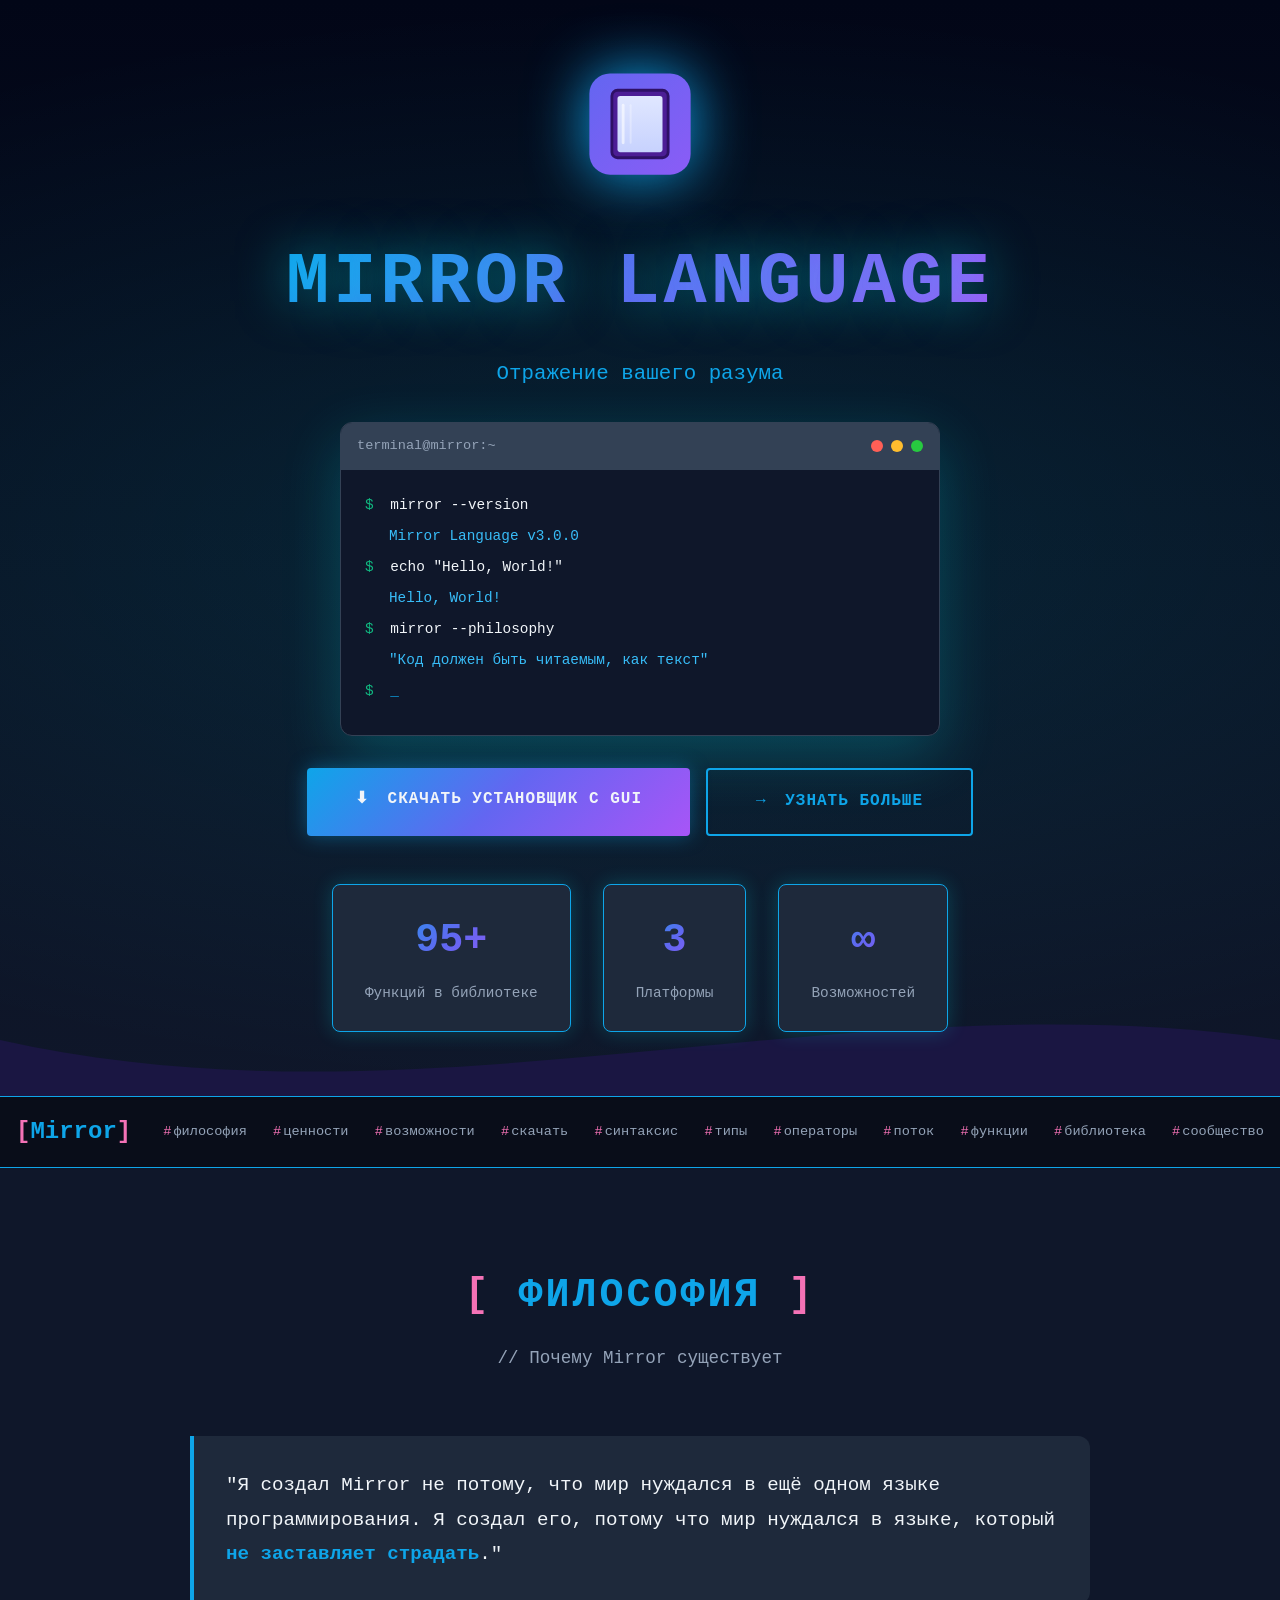
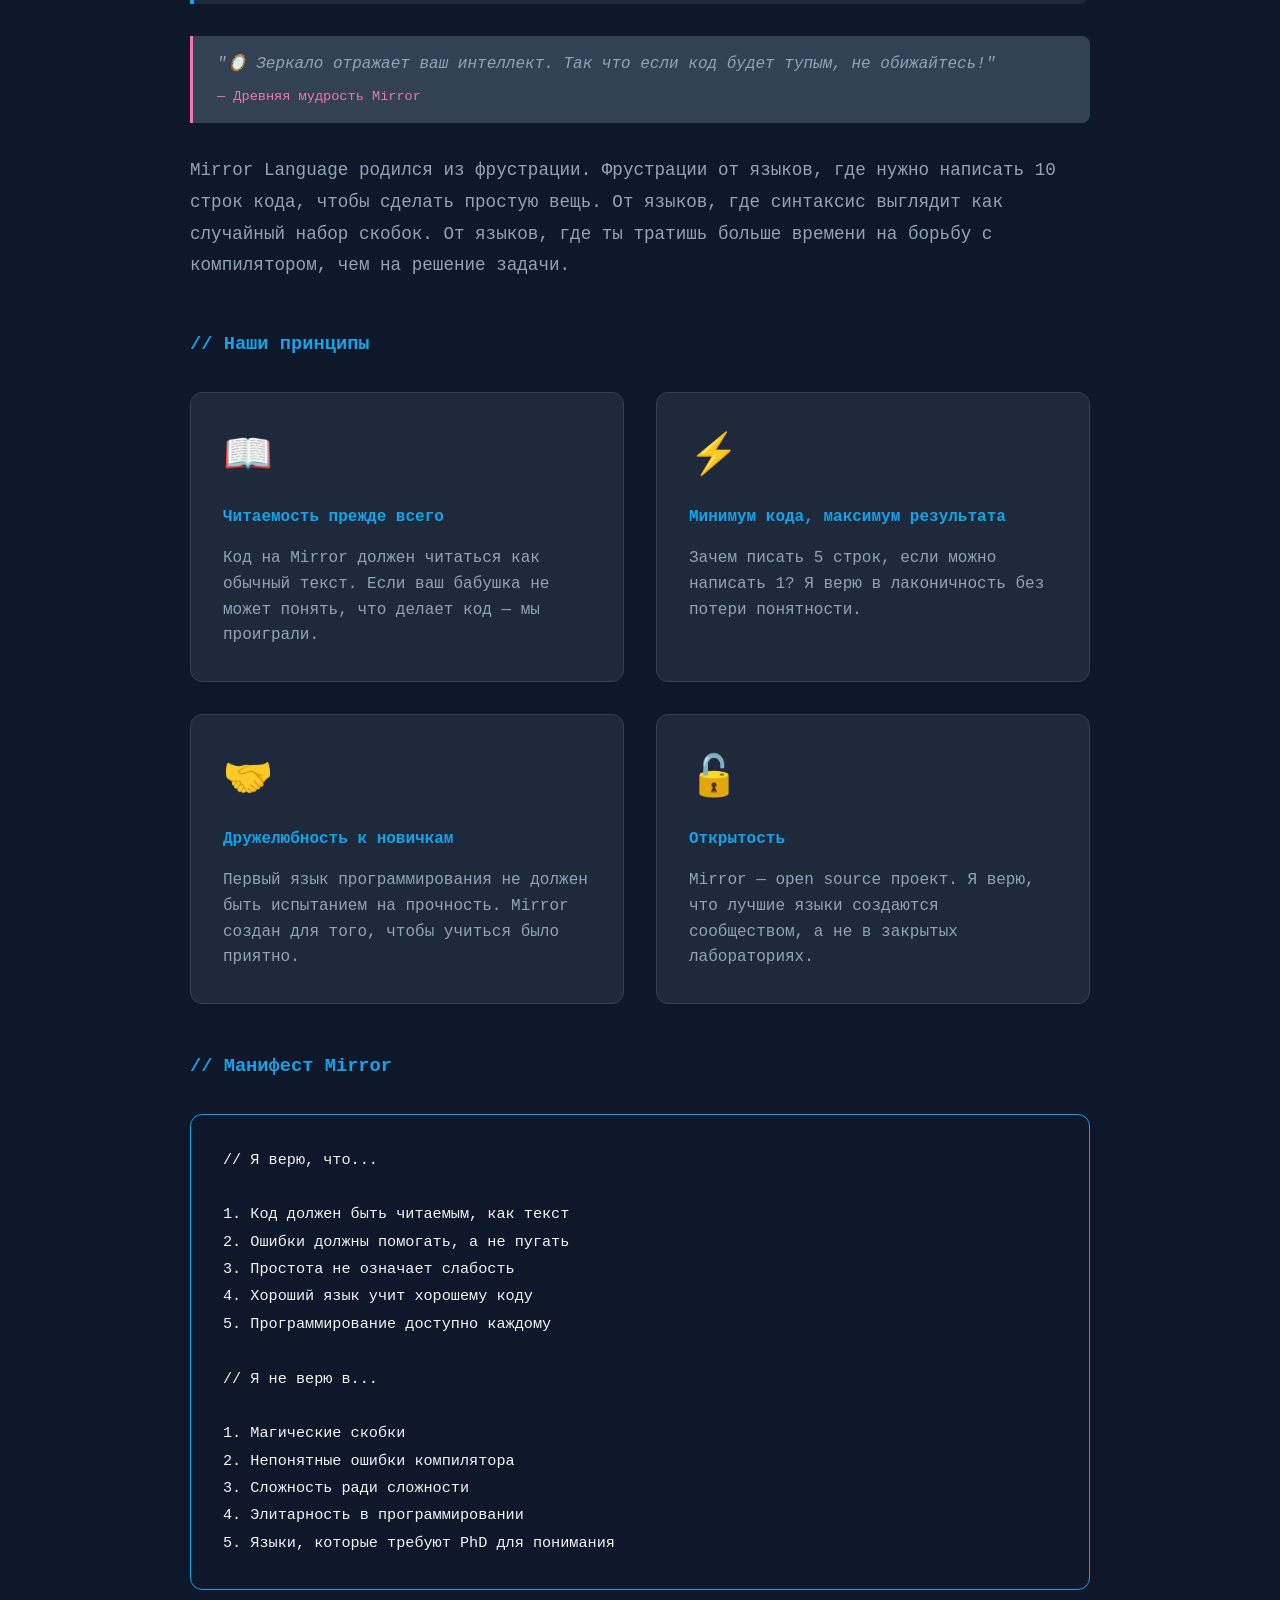
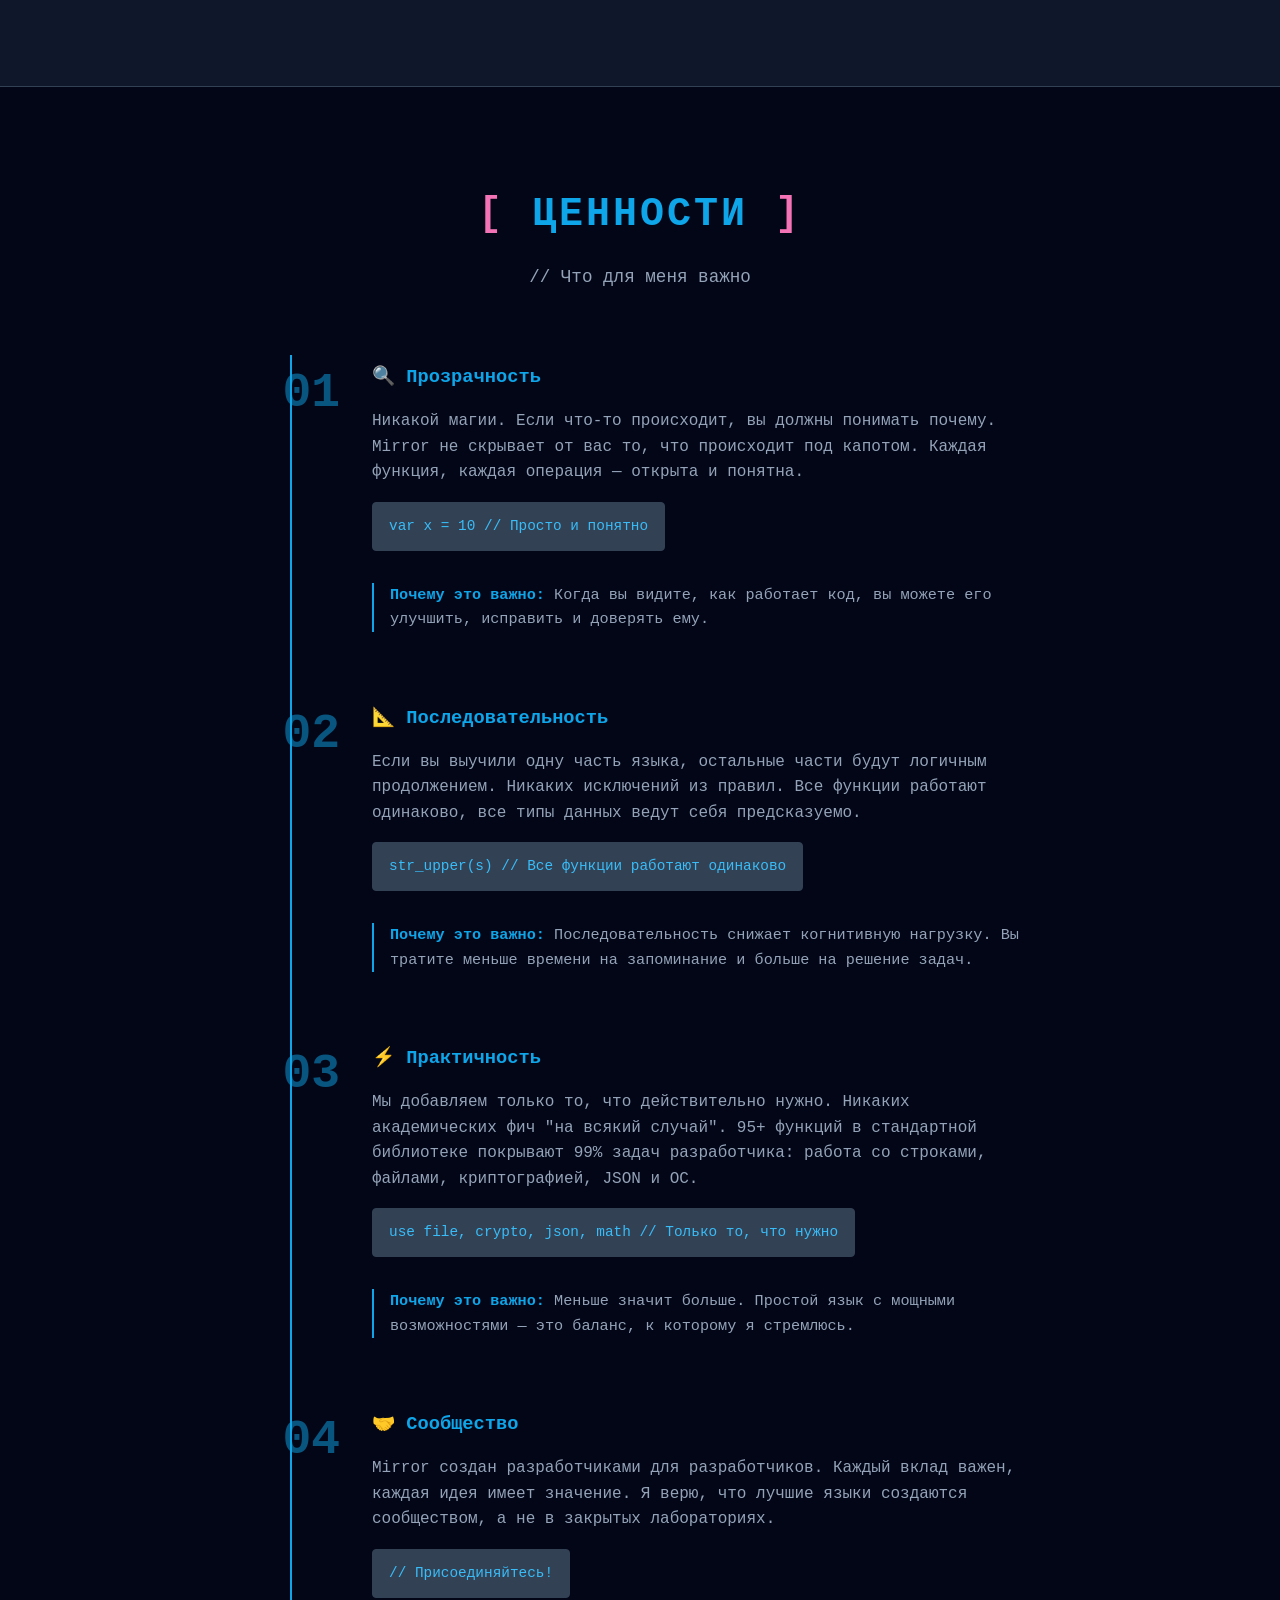
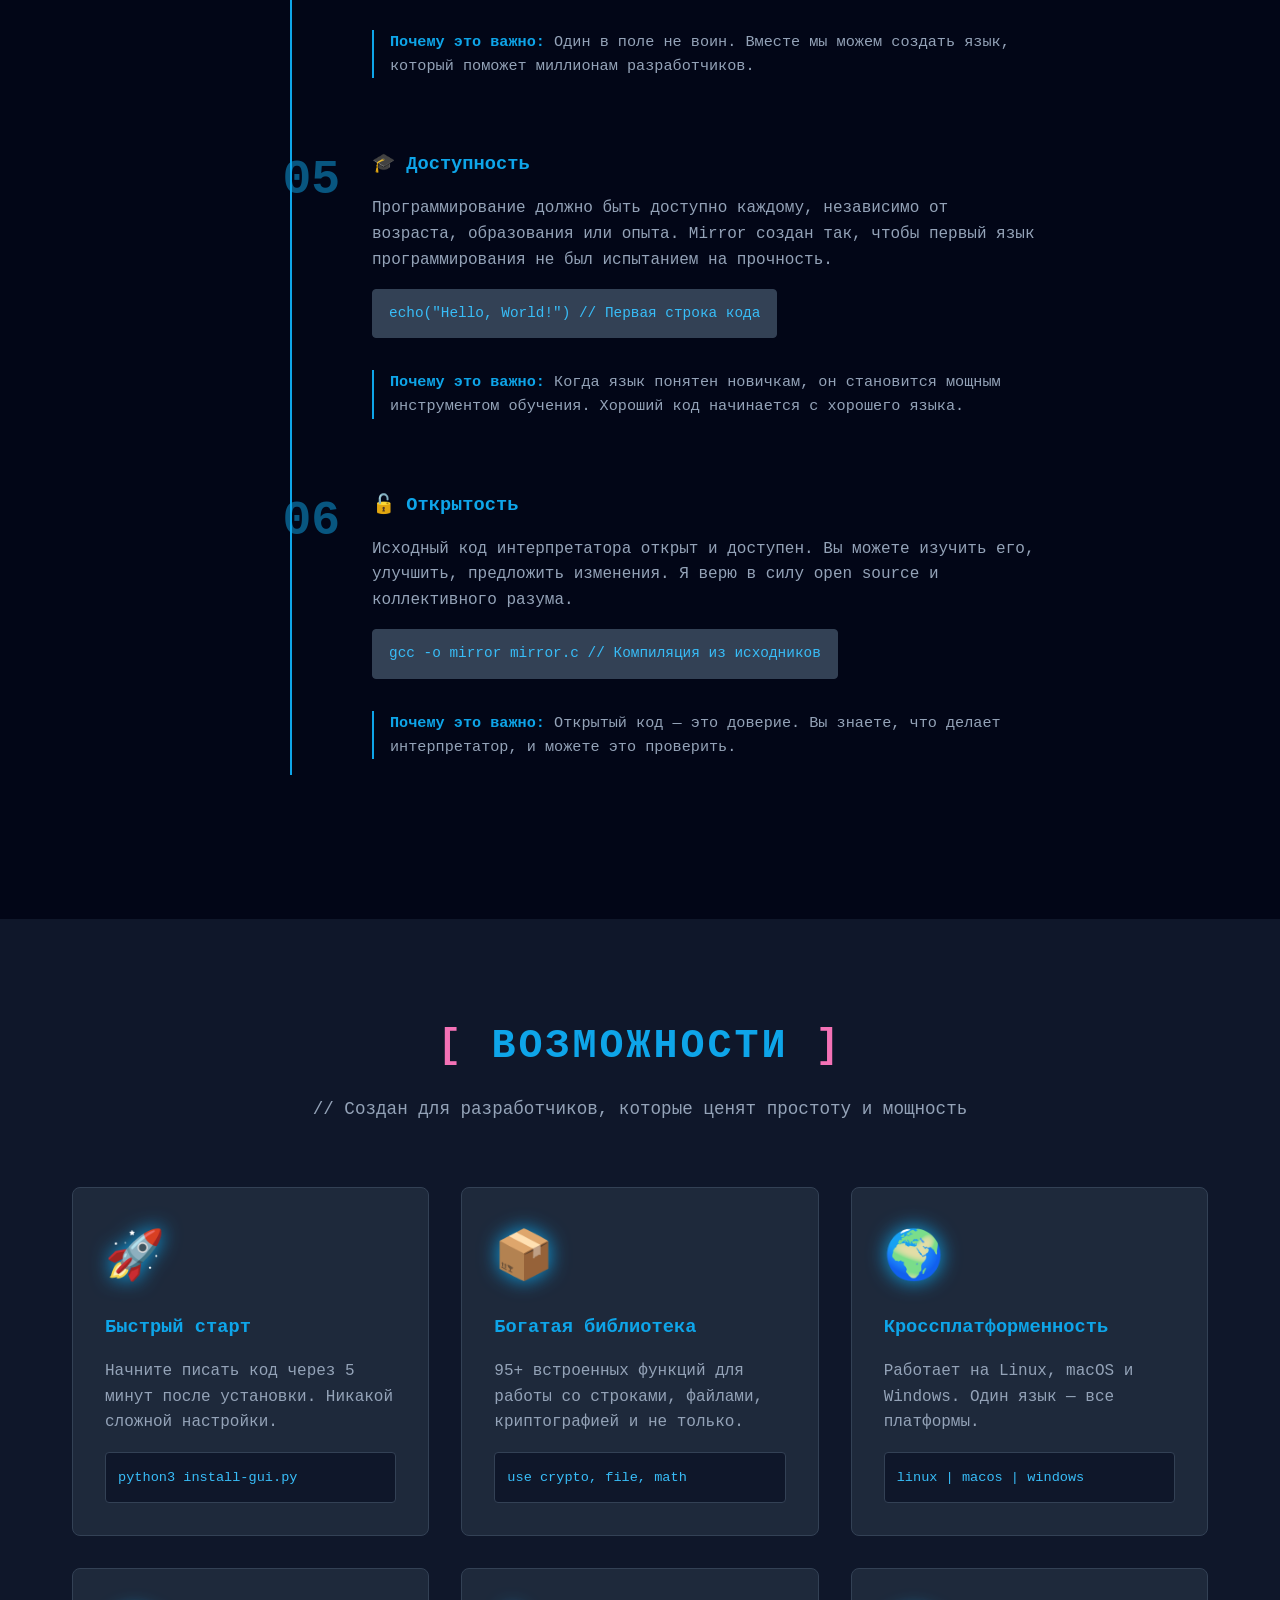
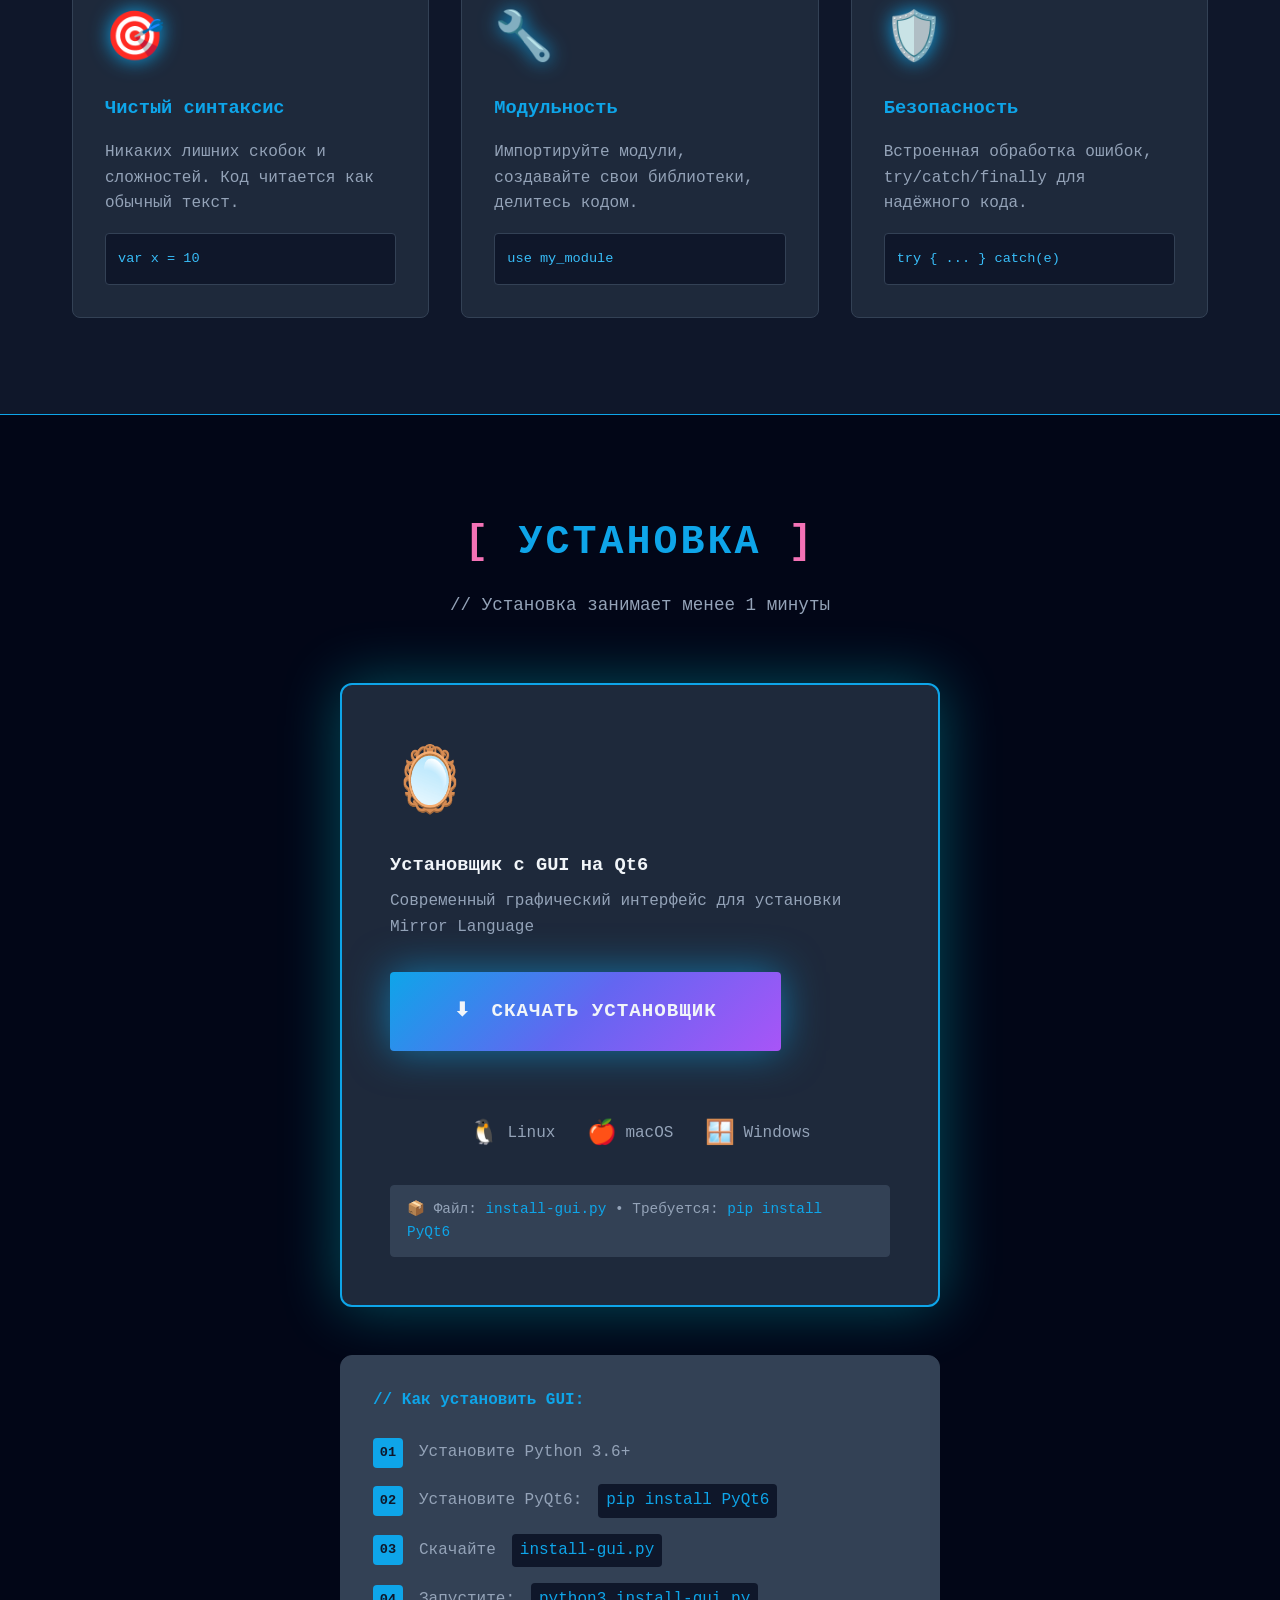
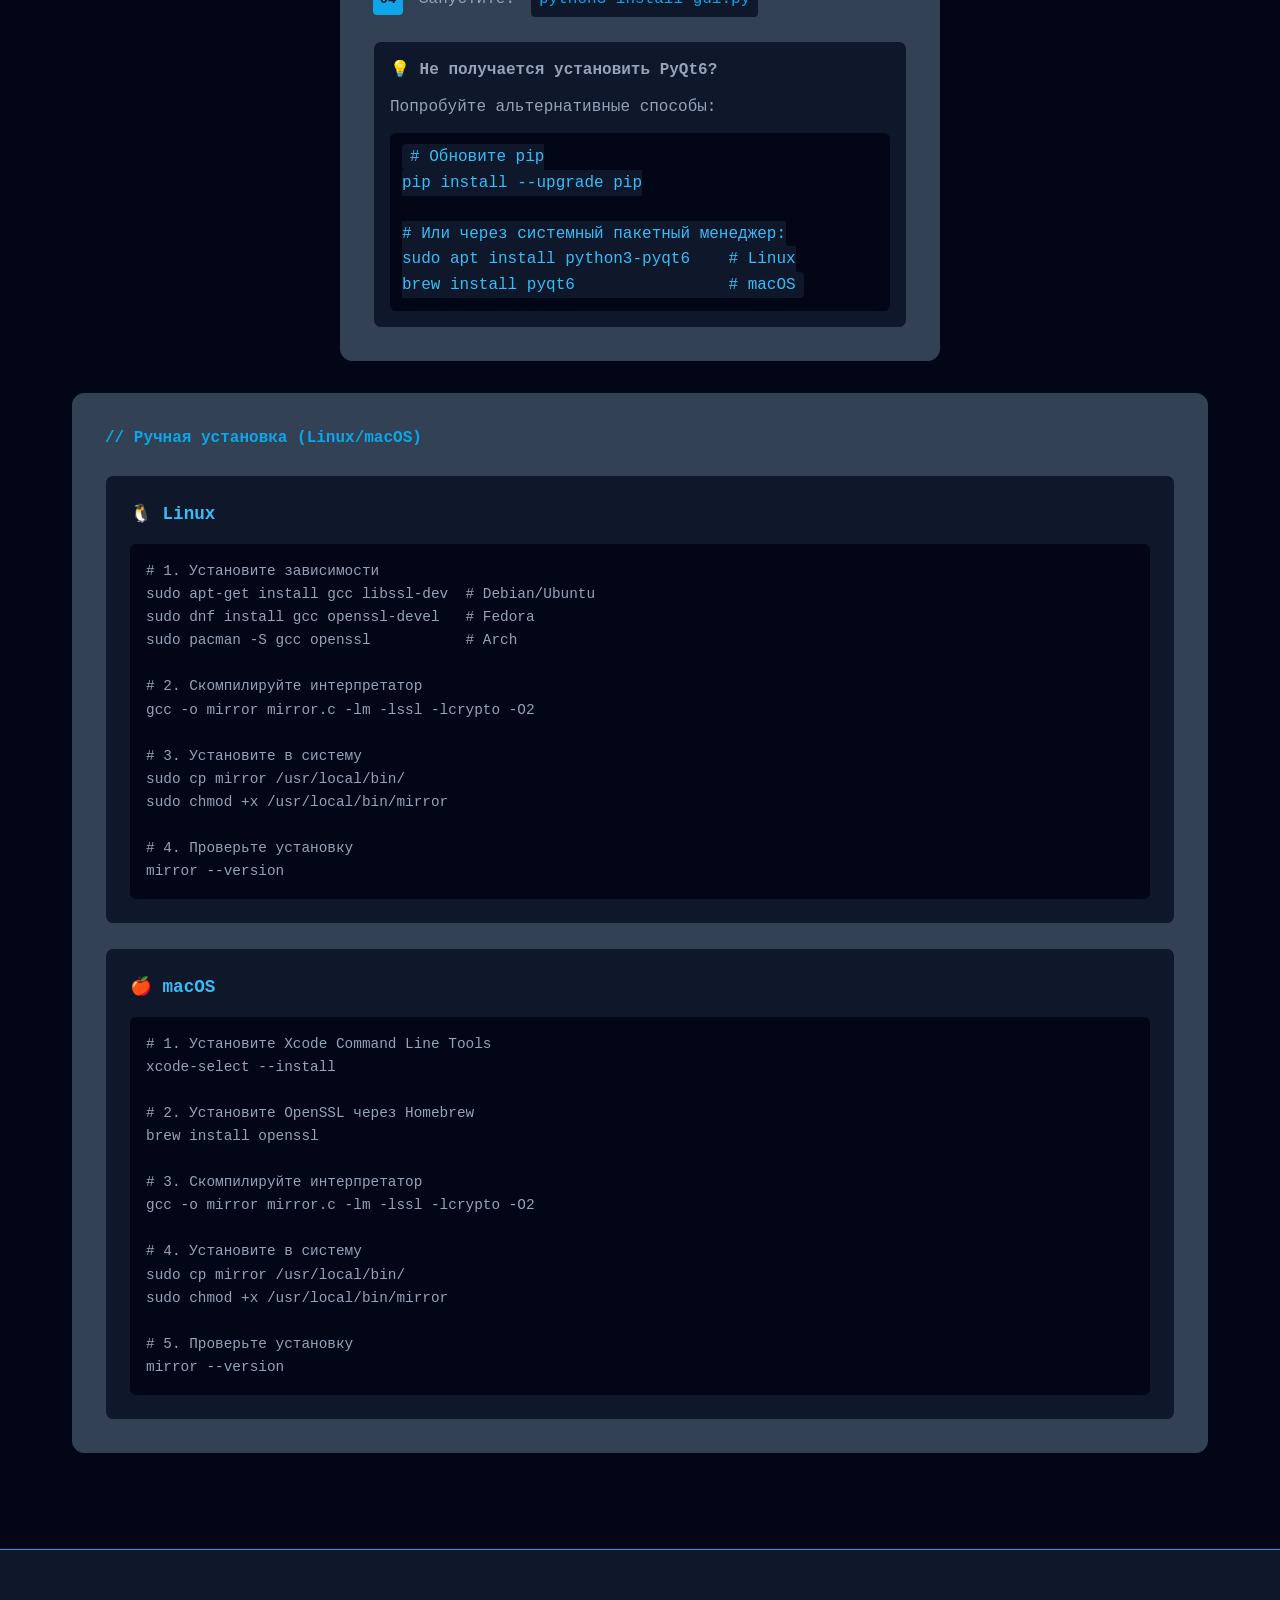
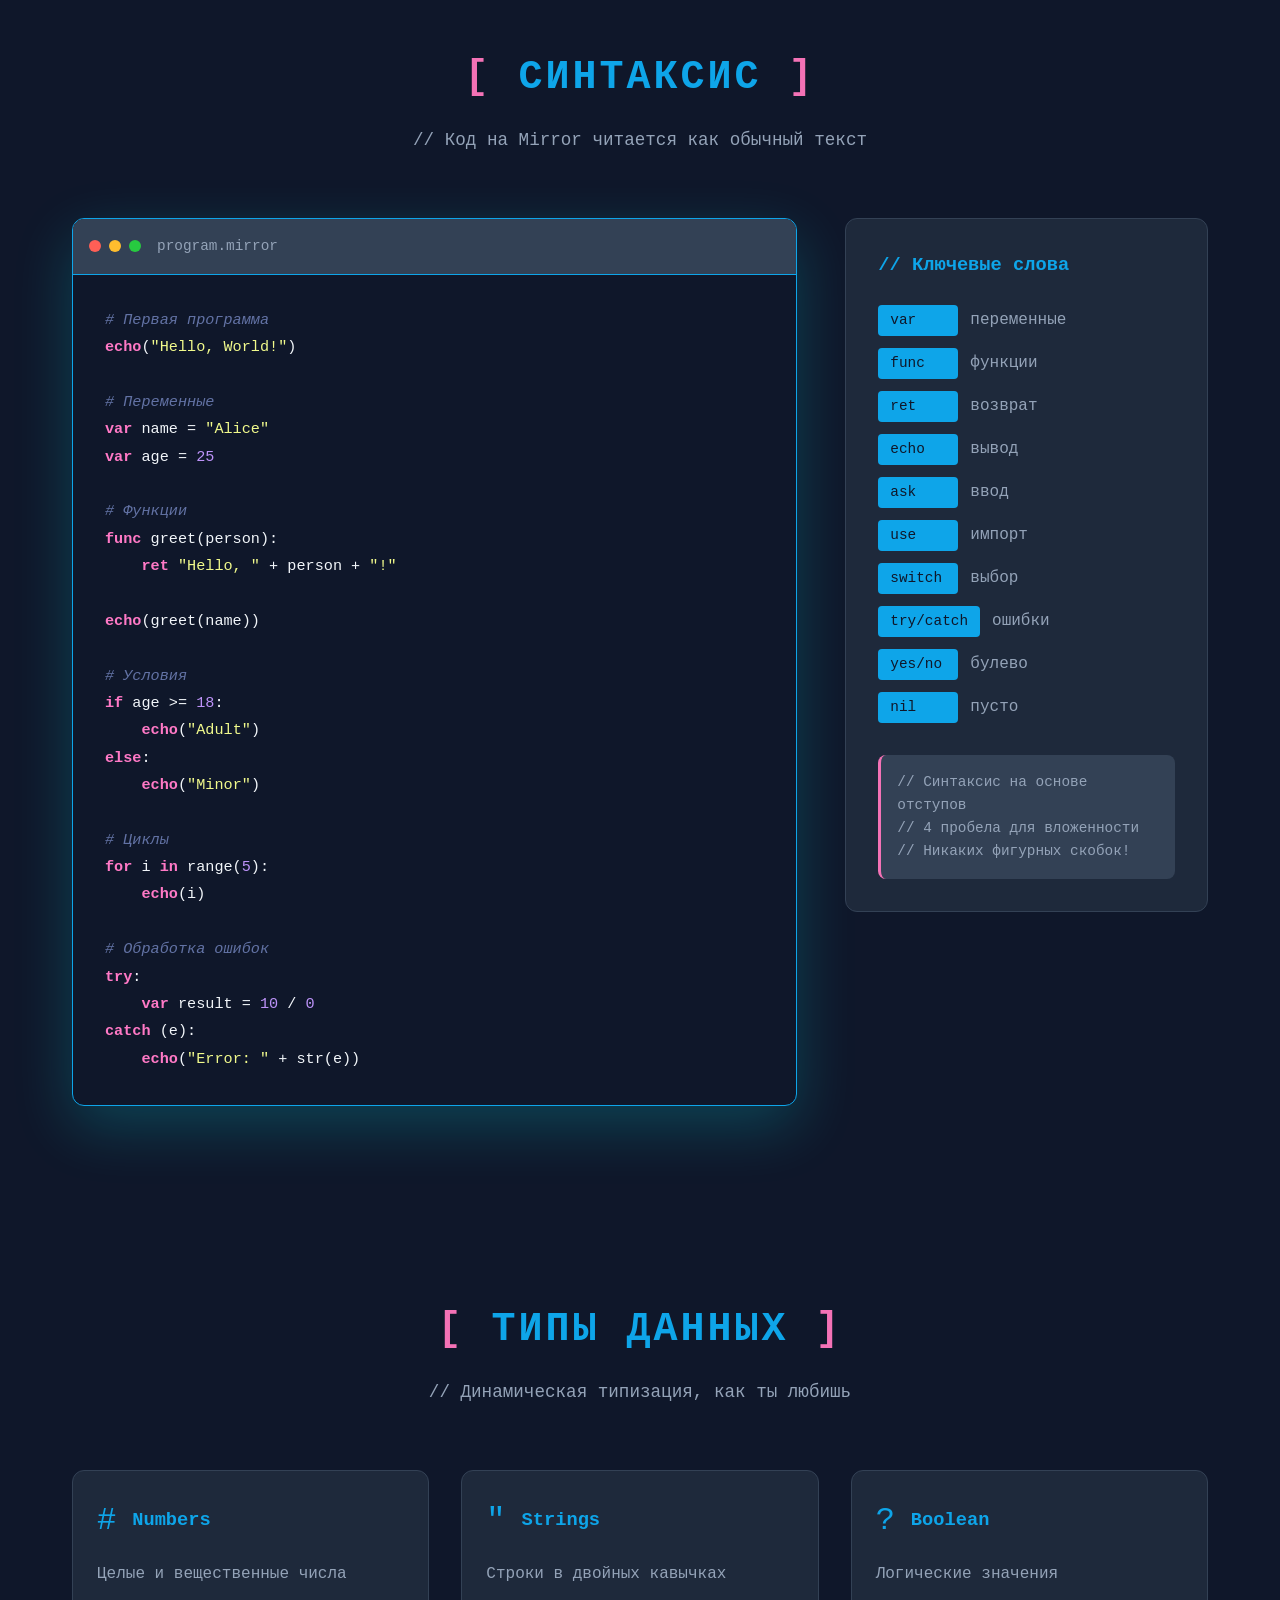
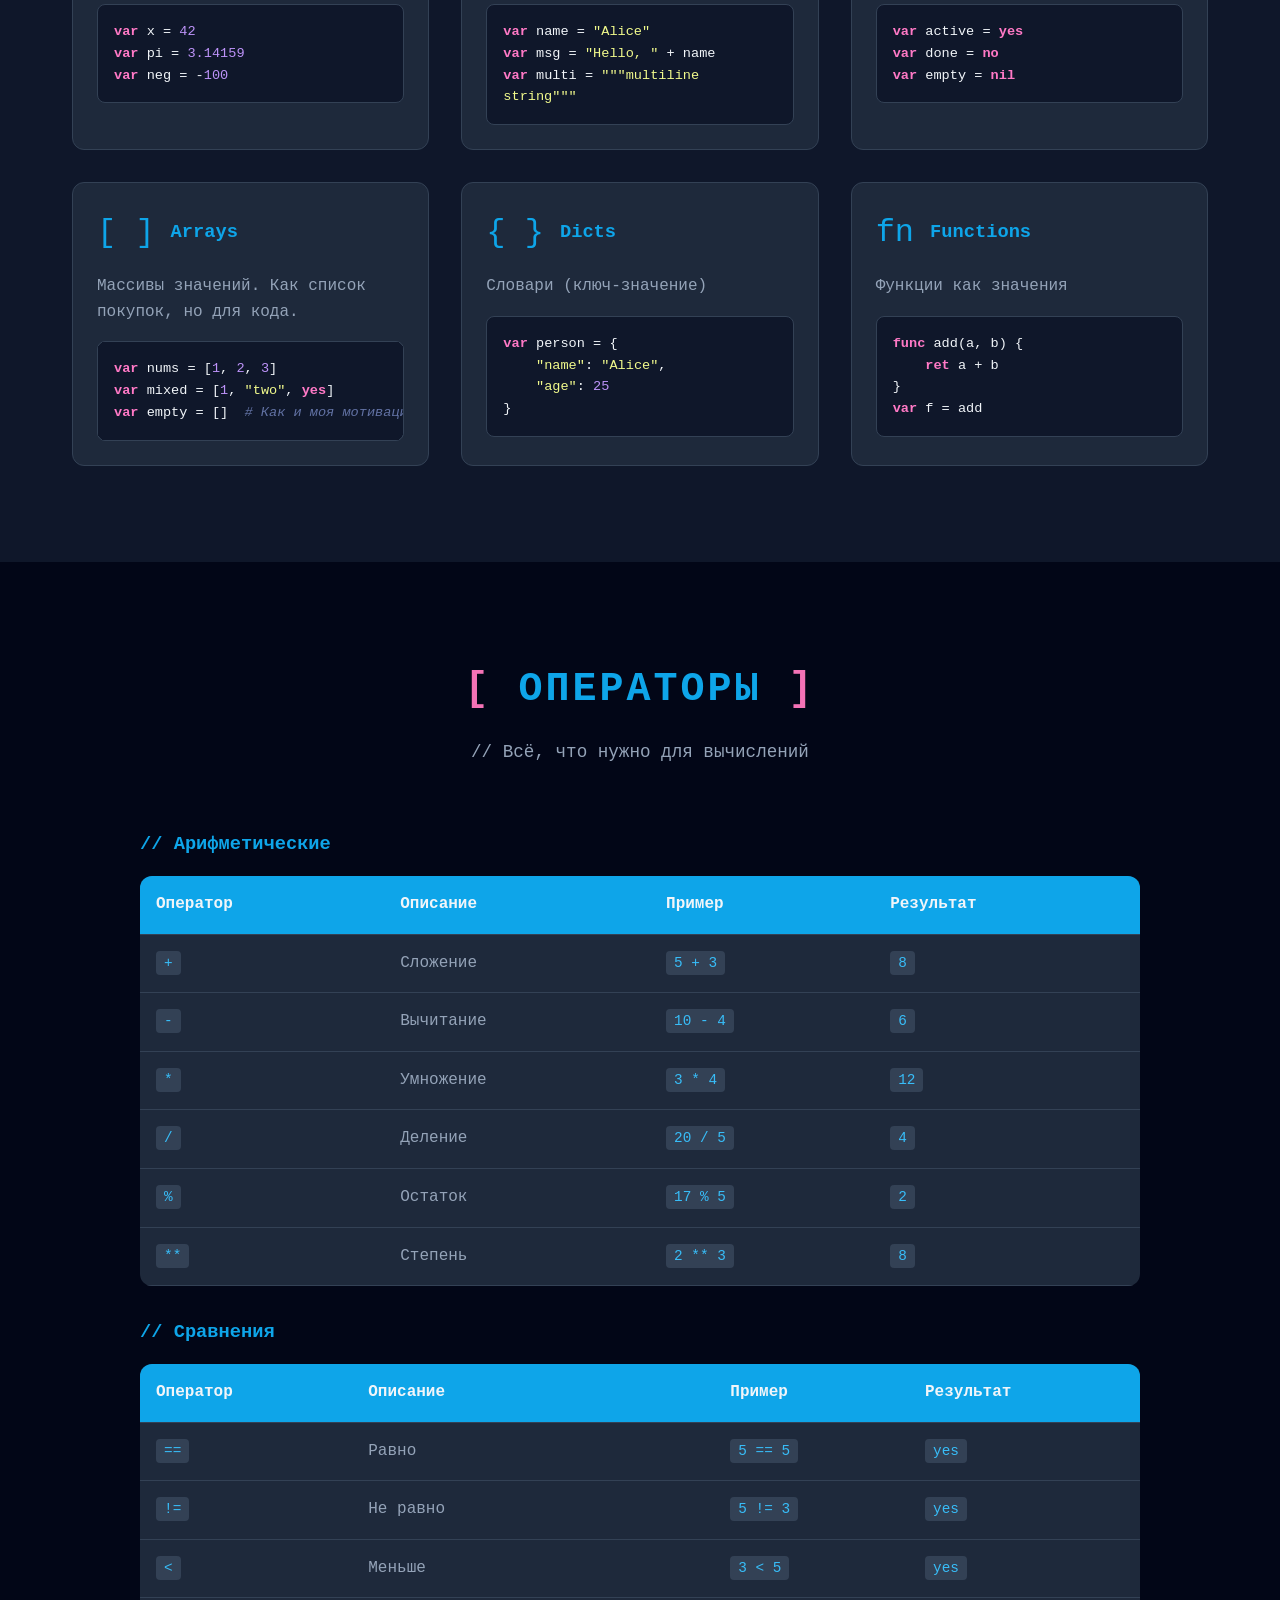
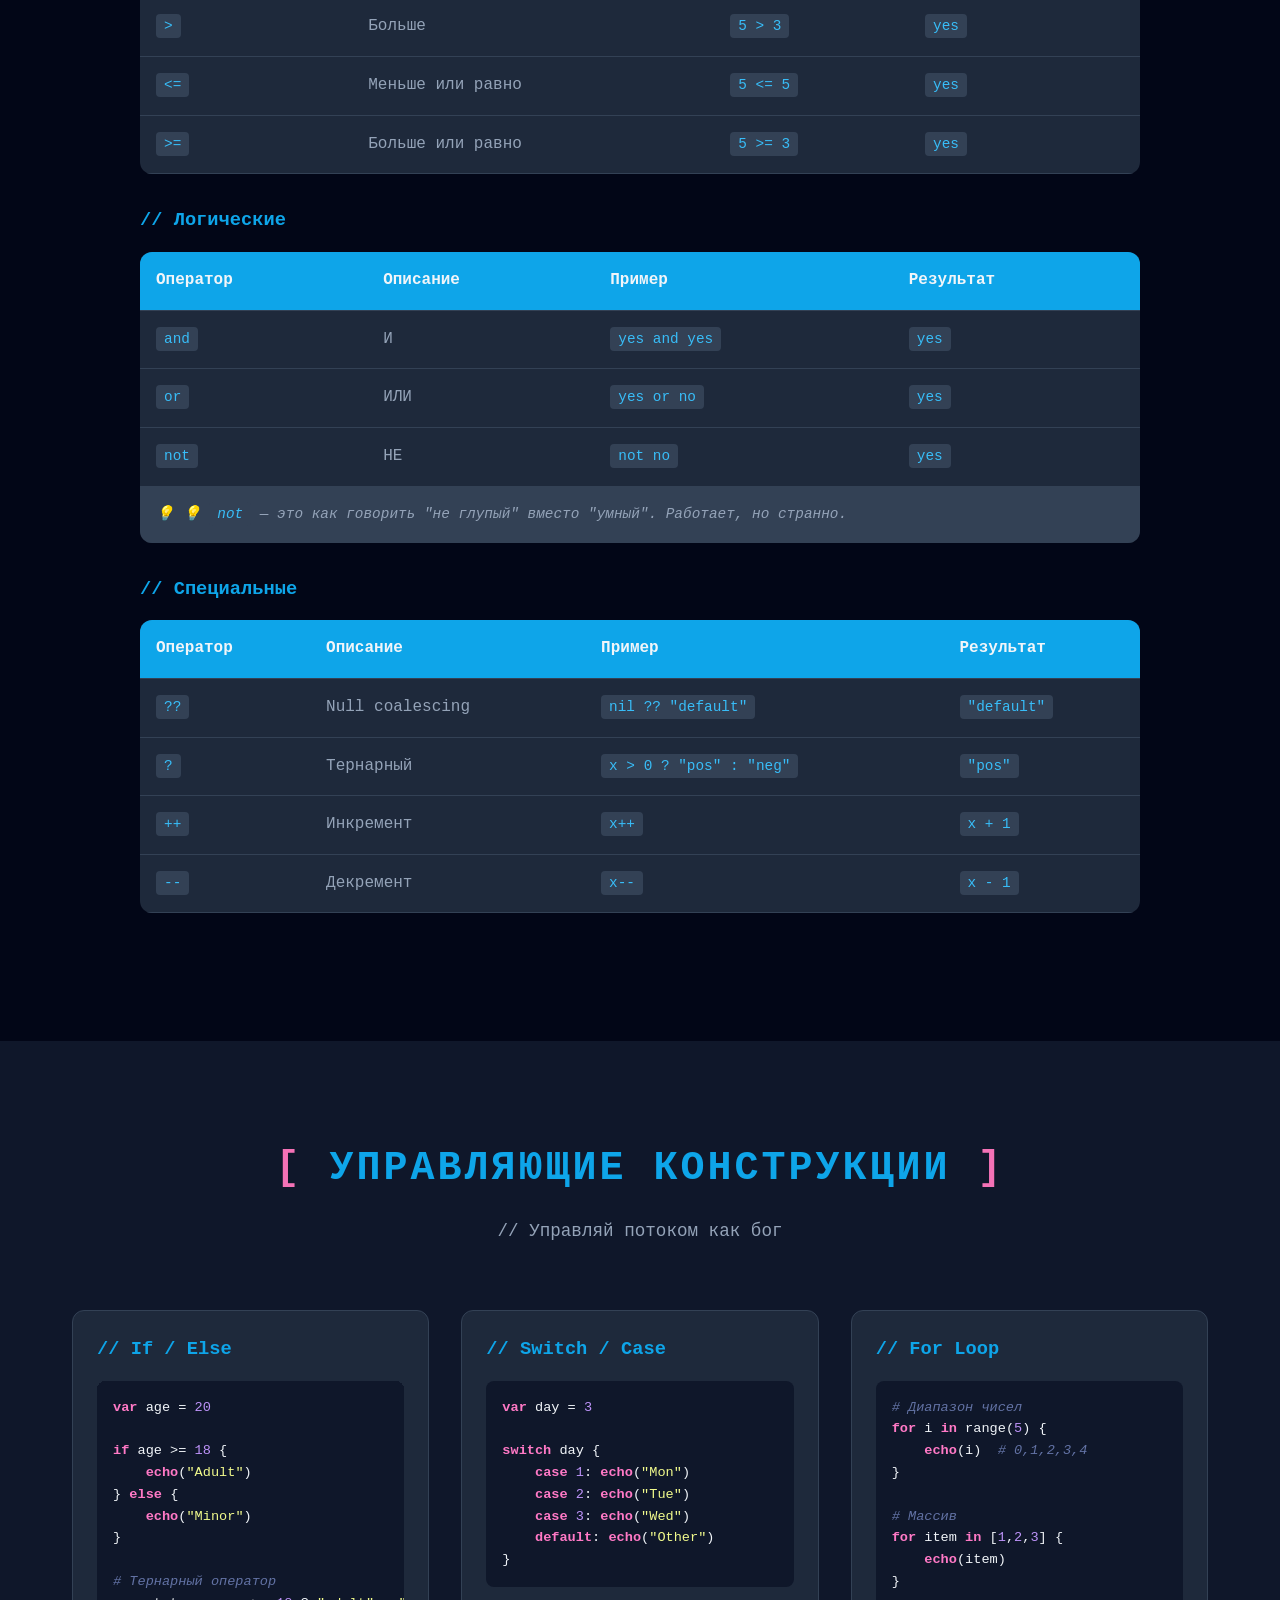
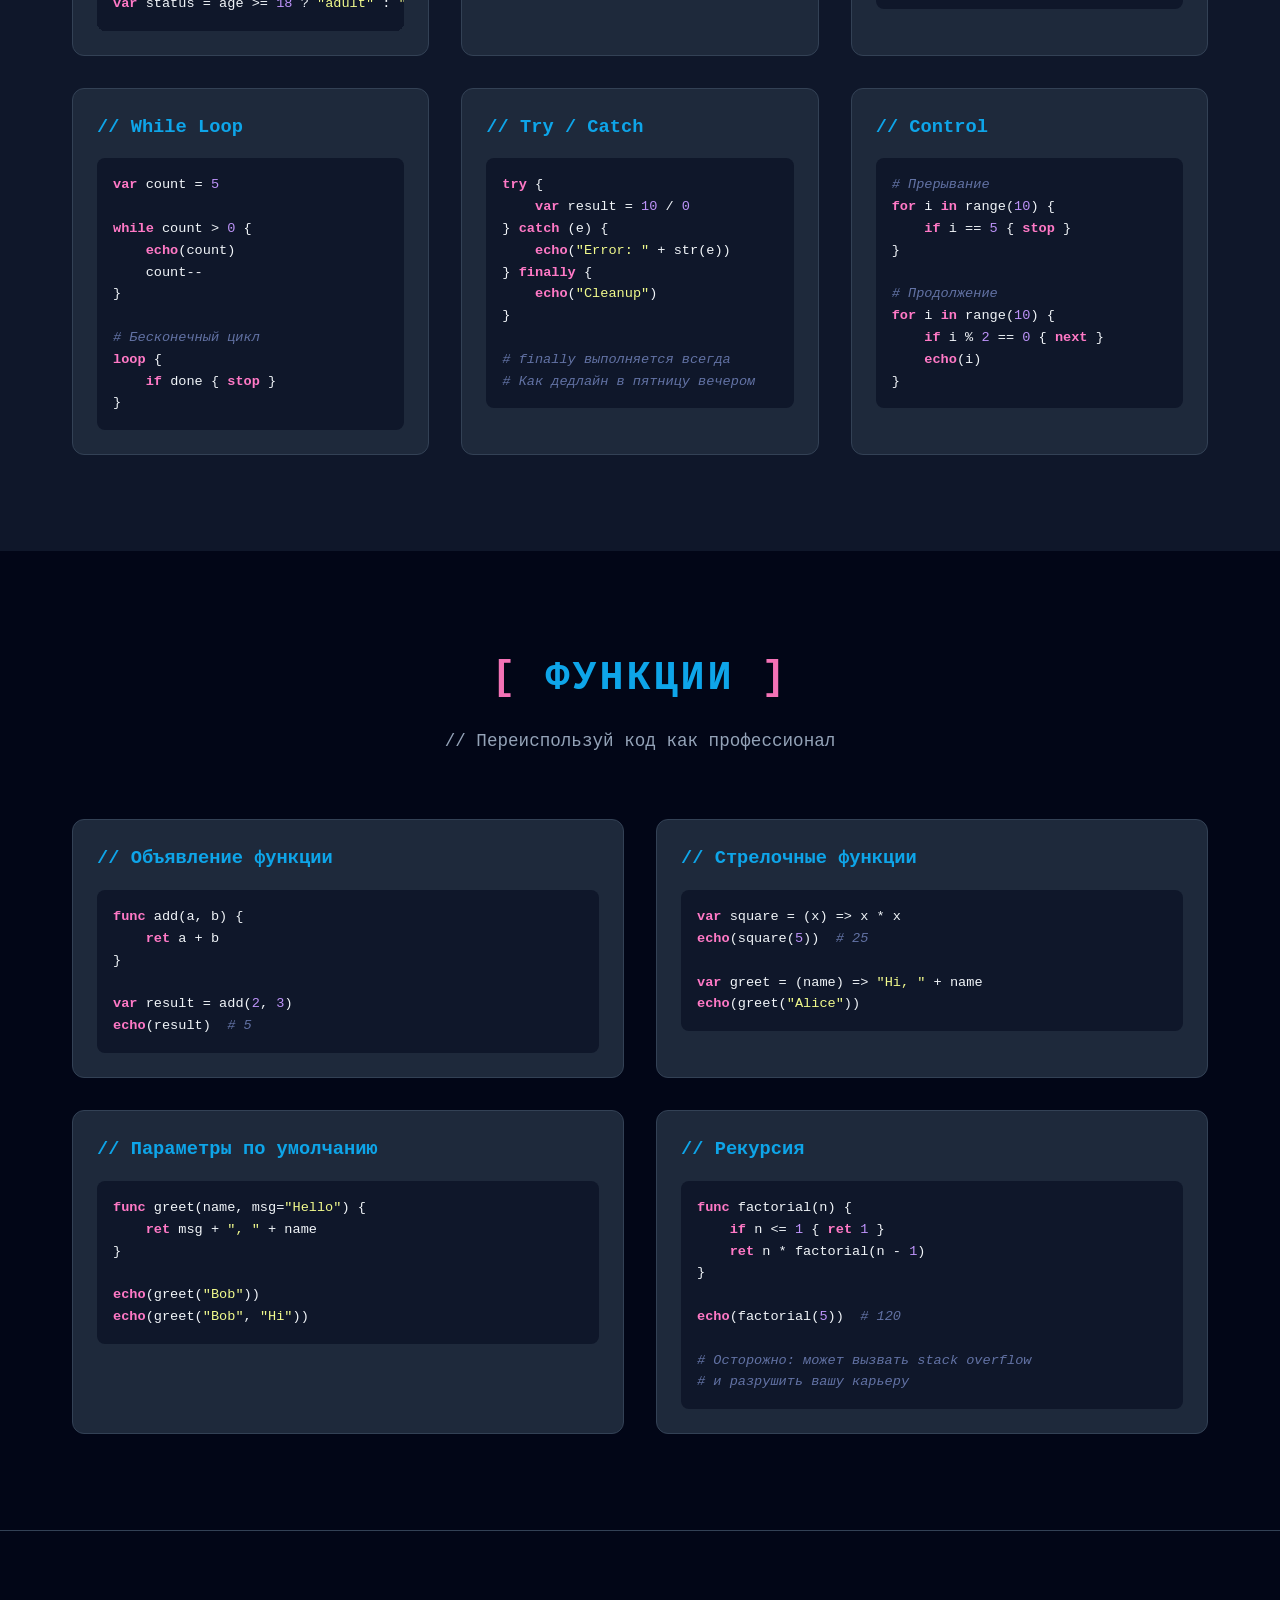
==== index.html @ e57cf15d "Initial commit" ====
<!DOCTYPE html>
<html lang="ru">
<head>
    <meta charset="UTF-8">
    <meta name="viewport" content="width=device-width, initial-scale=1.0">
    <meta name="description" content="Mirror Language — современный язык программирования с простым синтаксисом и мощными возможностями">
    <meta name="keywords" content="Mirror, язык программирования, programming language, интерпретатор, coding">
    <title>Mirror Language — Современный язык программирования</title>
    <link rel="stylesheet" href="css/style.css">
    <link rel="icon" type="image/svg+xml" href="img/mirror-icon.svg">
</head>
<body>
    <!-- Background Grid -->
    <div class="bg-grid"></div>
    <div class="bg-particles"></div>
    
    <!-- Hero Section -->
    <header class="hero">
        <div class="hero-content">
            <div class="logo-container">
                <img src="img/mirror-icon.svg" alt="Mirror Logo" class="hero-logo">
            </div>
            <h1 class="hero-title">Mirror Language</h1>
            <p class="hero-subtitle">Отражение вашего разума</p>
            
            <div class="terminal-window">
                <div class="terminal-header">
                    <span class="terminal-title">terminal@mirror:~</span>
                    <div class="terminal-buttons">
                        <span class="btn-terminal"></span>
                        <span class="btn-terminal"></span>
                        <span class="btn-terminal"></span>
                    </div>
                </div>
                <div class="terminal-body">
                    <p><span class="prompt">$</span> <span class="command">mirror --version</span></p>
                    <p class="output">Mirror Language v3.0.0</p>
                    <p><span class="prompt">$</span> <span class="command">echo "Hello, World!"</span></p>
                    <p class="output">Hello, World!</p>
                    <p><span class="prompt">$</span> <span class="command">mirror --philosophy</span></p>
                    <p class="output">"Код должен быть читаемым, как текст"</p>
                    <p><span class="prompt">$</span> <span class="cursor">_</span></p>
                </div>
            </div>
            
            <div class="hero-buttons">
                <a href="#download" class="btn btn-primary btn-large">
                    <span class="btn-icon">⬇</span> Скачать установщик с GUI
                </a>
                <a href="#features" class="btn btn-secondary btn-large">
                    <span class="btn-icon">→</span> Узнать больше
                </a>
            </div>
            
            <div class="hero-stats">
                <div class="stat">
                    <span class="stat-number">95+</span>
                    <span class="stat-label">Функций в библиотеке</span>
                </div>
                <div class="stat">
                    <span class="stat-number">3</span>
                    <span class="stat-label">Платформы</span>
                </div>
                <div class="stat">
                    <span class="stat-number">∞</span>
                    <span class="stat-label">Возможностей</span>
                </div>
            </div>
        </div>
        <div class="hero-wave">
            <svg viewBox="0 0 1440 120" preserveAspectRatio="none">
                <path d="M0,64 C480,160 960,0 1440,64 L1440,120 L0,120 Z" fill="#1a1642"/>
            </svg>
        </div>
    </header>
    
    <!-- Navigation -->
    <nav class="main-nav">
        <div class="nav-container">
            <a href="#" class="nav-logo">
                <span class="logo-bracket">[</span>Mirror<span class="logo-bracket">]</span>
            </a>
            <ul class="nav-menu">
                <li><a href="#philosophy"><span class="nav-hash">#</span>философия</a></li>
                <li><a href="#values"><span class="nav-hash">#</span>ценности</a></li>
                <li><a href="#features"><span class="nav-hash">#</span>возможности</a></li>
                <li><a href="#download"><span class="nav-hash">#</span>скачать</a></li>
                <li><a href="#syntax"><span class="nav-hash">#</span>синтаксис</a></li>
                <li><a href="#datatypes"><span class="nav-hash">#</span>типы</a></li>
                <li><a href="#operators"><span class="nav-hash">#</span>операторы</a></li>
                <li><a href="#controlflow"><span class="nav-hash">#</span>поток</a></li>
                <li><a href="#functions"><span class="nav-hash">#</span>функции</a></li>
                <li><a href="#stdlib"><span class="nav-hash">#</span>библиотека</a></li>
                <li><a href="#community"><span class="nav-hash">#</span>сообщество</a></li>
            </ul>
        </div>
    </nav>
    
    <main>
        <!-- Philosophy Section -->
        <section id="philosophy" class="section philosophy">
            <div class="container">
                <h2 class="section-title"><span class="title-bracket">[</span> Философия <span class="title-bracket">]</span></h2>
                <p class="section-subtitle">// Почему Mirror существует</p>
                
                <div class="philosophy-content">
                    <div class="philosophy-text">
                        <blockquote class="main-quote">
                            "Я создал Mirror не потому, что мир нуждался в ещё одном языке программирования.
                            Я создал его, потому что мир нуждался в языке, который <span class="highlight">не заставляет страдать</span>."
                        </blockquote>
                        
                        <blockquote class="funny-inline-quote">
                            "🪞 Зеркало отражает ваш интеллект. Так что если код будет тупым, не обижайтесь!"
                            <cite>— Древняя мудрость Mirror</cite>
                        </blockquote>
                        
                        <p class="lead-text">
                            Mirror Language родился из фрустрации. Фрустрации от языков, где нужно написать 10 строк кода,
                            чтобы сделать простую вещь. От языков, где синтаксис выглядит как случайный набор скобок.
                            От языков, где ты тратишь больше времени на борьбу с компилятором, чем на решение задачи.
                        </p>
                        
                        <h3>// Наши принципы</h3>
                        <div class="principles-grid">
                            <div class="principle-card">
                                <div class="principle-icon">📖</div>
                                <h4>Читаемость прежде всего</h4>
                                <p>Код на Mirror должен читаться как обычный текст. Если ваш бабушка не может понять, что делает код — мы проиграли.</p>
                            </div>
                            
                            <div class="principle-card">
                                <div class="principle-icon">⚡</div>
                                <h4>Минимум кода, максимум результата</h4>
                                <p>Зачем писать 5 строк, если можно написать 1? Я верю в лаконичность без потери понятности.</p>
                            </div>
                            
                            <div class="principle-card">
                                <div class="principle-icon">🤝</div>
                                <h4>Дружелюбность к новичкам</h4>
                                <p>Первый язык программирования не должен быть испытанием на прочность. Mirror создан для того, чтобы учиться было приятно.</p>
                            </div>
                            
                            <div class="principle-card">
                                <div class="principle-icon">🔓</div>
                                <h4>Открытость</h4>
                                <p>Mirror — open source проект. Я верю, что лучшие языки создаются сообществом, а не в закрытых лабораториях.</p>
                            </div>
                        </div>
                        
                        <h3>// Манифест Mirror</h3>
                        <div class="manifesto">
                            <pre><code>// Я верю, что...

1. Код должен быть читаемым, как текст
2. Ошибки должны помогать, а не пугать
3. Простота не означает слабость
4. Хороший язык учит хорошему коду
5. Программирование доступно каждому

// Я не верю в...

1. Магические скобки
2. Непонятные ошибки компилятора
3. Сложность ради сложности
4. Элитарность в программировании
5. Языки, которые требуют PhD для понимания</code></pre>
                        </div>
                    </div>
                </div>
            </div>
        </section>
        
        <!-- Values Section -->
        <section id="values" class="section values">
            <div class="container">
                <h2 class="section-title"><span class="title-bracket">[</span> Ценности <span class="title-bracket">]</span></h2>
                <p class="section-subtitle">// Что для меня важно</p>

                <div class="values-timeline">
                    <div class="value-item">
                        <div class="value-number">01</div>
                        <div class="value-content">
                            <h3>🔍 Прозрачность</h3>
                            <p>Никакой магии. Если что-то происходит, вы должны понимать почему. Mirror не скрывает от вас то, что происходит под капотом. Каждая функция, каждая операция — открыта и понятна.</p>
                            <code class="value-example">var x = 10  // Просто и понятно</code>
                            <p class="value-desc"><strong>Почему это важно:</strong> Когда вы видите, как работает код, вы можете его улучшить, исправить и доверять ему.</p>
                        </div>
                    </div>

                    <div class="value-item">
                        <div class="value-number">02</div>
                        <div class="value-content">
                            <h3>📐 Последовательность</h3>
                            <p>Если вы выучили одну часть языка, остальные части будут логичным продолжением. Никаких исключений из правил. Все функции работают одинаково, все типы данных ведут себя предсказуемо.</p>
                            <code class="value-example">str_upper(s)  // Все функции работают одинаково</code>
                            <p class="value-desc"><strong>Почему это важно:</strong> Последовательность снижает когнитивную нагрузку. Вы тратите меньше времени на запоминание и больше на решение задач.</p>
                        </div>
                    </div>

                    <div class="value-item">
                        <div class="value-number">03</div>
                        <div class="value-content">
                            <h3>⚡ Практичность</h3>
                            <p>Мы добавляем только то, что действительно нужно. Никаких академических фич "на всякий случай". 95+ функций в стандартной библиотеке покрывают 99% задач разработчика: работа со строками, файлами, криптографией, JSON и ОС.</p>
                            <code class="value-example">use file, crypto, json, math  // Только то, что нужно</code>
                            <p class="value-desc"><strong>Почему это важно:</strong> Меньше значит больше. Простой язык с мощными возможностями — это баланс, к которому я стремлюсь.</p>
                        </div>
                    </div>

                        <div class="value-item">
                        <div class="value-number">04</div>
                        <div class="value-content">
                            <h3>🤝 Сообщество</h3>
                            <p>Mirror создан разработчиками для разработчиков. Каждый вклад важен, каждая идея имеет значение. Я верю, что лучшие языки создаются сообществом, а не в закрытых лабораториях.</p>
                            <code class="value-example">// Присоединяйтесь!</code>
                            <p class="value-desc"><strong>Почему это важно:</strong> Один в поле не воин. Вместе мы можем создать язык, который поможет миллионам разработчиков.</p>
                        </div>
                    </div>

                    <div class="value-item">
                        <div class="value-number">05</div>
                        <div class="value-content">
                            <h3>🎓 Доступность</h3>
                            <p>Программирование должно быть доступно каждому, независимо от возраста, образования или опыта. Mirror создан так, чтобы первый язык программирования не был испытанием на прочность.</p>
                            <code class="value-example">echo("Hello, World!")  // Первая строка кода</code>
                            <p class="value-desc"><strong>Почему это важно:</strong> Когда язык понятен новичкам, он становится мощным инструментом обучения. Хороший код начинается с хорошего языка.</p>
                        </div>
                    </div>

                    <div class="value-item">
                        <div class="value-number">06</div>
                        <div class="value-content">
                            <h3>🔓 Открытость</h3>
                            <p>Исходный код интерпретатора открыт и доступен. Вы можете изучить его, улучшить, предложить изменения. Я верю в силу open source и коллективного разума.</p>
                            <code class="value-example">gcc -o mirror mirror.c  // Компиляция из исходников</code>
                            <p class="value-desc"><strong>Почему это важно:</strong> Открытый код — это доверие. Вы знаете, что делает интерпретатор, и можете это проверить.</p>
                        </div>
                    </div>
                </div>
            </div>
        </section>
        
        <!-- Features Section -->
        <section id="features" class="section features">
            <div class="container">
                <h2 class="section-title"><span class="title-bracket">[</span> Возможности <span class="title-bracket">]</span></h2>
                <p class="section-subtitle">// Создан для разработчиков, которые ценят простоту и мощность</p>
                
                <div class="features-grid">
                    <div class="feature-card">
                        <div class="feature-icon">🚀</div>
                        <h3>Быстрый старт</h3>
                        <p>Начните писать код через 5 минут после установки. Никакой сложной настройки.</p>
                        <div class="feature-code"><code>python3 install-gui.py</code></div>
                    </div>
                    
                    <div class="feature-card">
                        <div class="feature-icon">📦</div>
                        <h3>Богатая библиотека</h3>
                        <p>95+ встроенных функций для работы со строками, файлами, криптографией и не только.</p>
                        <div class="feature-code"><code>use crypto, file, math</code></div>
                    </div>
                    
                    <div class="feature-card">
                        <div class="feature-icon">🌍</div>
                        <h3>Кроссплатформенность</h3>
                        <p>Работает на Linux, macOS и Windows. Один язык — все платформы.</p>
                        <div class="feature-code"><code>linux | macos | windows</code></div>
                    </div>
                    
                    <div class="feature-card">
                        <div class="feature-icon">🎯</div>
                        <h3>Чистый синтаксис</h3>
                        <p>Никаких лишних скобок и сложностей. Код читается как обычный текст.</p>
                        <div class="feature-code"><code>var x = 10</code></div>
                    </div>
                    
                    <div class="feature-card">
                        <div class="feature-icon">🔧</div>
                        <h3>Модульность</h3>
                        <p>Импортируйте модули, создавайте свои библиотеки, делитесь кодом.</p>
                        <div class="feature-code"><code>use my_module</code></div>
                    </div>
                    
                    <div class="feature-card">
                        <div class="feature-icon">🛡️</div>
                        <h3>Безопасность</h3>
                        <p>Встроенная обработка ошибок, try/catch/finally для надёжного кода.</p>
                        <div class="feature-code"><code>try { ... } catch(e)</code></div>
                    </div>
                </div>
            </div>
        </section>
        
        <!-- Download Section -->
        <section id="download" class="section download">
            <div class="container">
                <h2 class="section-title"><span class="title-bracket">[</span> Установка <span class="title-bracket">]</span></h2>
                <p class="section-subtitle">// Установка занимает менее 1 минуты</p>

                <div class="download-box">
                    <div class="download-icon">🪞</div>
                    <h3>Установщик с GUI на Qt6</h3>
                    <p>Современный графический интерфейс для установки Mirror Language</p>

                    <a href="install.zip" class="btn btn-primary btn-download" download="install.zip">
                        <span class="btn-icon">⬇</span> Скачать установщик
                    </a>

                    <div class="download-info">
                        <div class="download-item">
                            <span class="os-icon">🐧</span>
                            <span>Linux</span>
                        </div>
                        <div class="download-item">
                            <span class="os-icon">🍎</span>
                            <span>macOS</span>
                        </div>
                        <div class="download-item">
                            <span class="os-icon">🪟</span>
                            <span>Windows</span>
                        </div>
                    </div>

                    <p class="download-note">
                        <span class="file-icon">📦</span> Файл: <code>install-gui.py</code> • Требуется: <code>pip install PyQt6</code>
                    </p>
                </div>

                <div class="install-steps">
                    <h4>// Как установить GUI:</h4>
                    <ol>
                        <li><span class="step-num">01</span> Установите Python 3.6+</li>
                        <li><span class="step-num">02</span> Установите PyQt6: <code>pip install PyQt6</code></li>
                        <li><span class="step-num">03</span> Скачайте <code>install-gui.py</code></li>
                        <li><span class="step-num">04</span> Запустите: <code>python3 install-gui.py</code></li>
                    </ol>
                    
                    <div class="pyqt-note">
                        <p><strong>💡 Не получается установить PyQt6?</strong></p>
                        <p>Попробуйте альтернативные способы:</p>
                        <pre><code># Обновите pip
pip install --upgrade pip

# Или через системный пакетный менеджер:
sudo apt install python3-pyqt6    # Linux
brew install pyqt6                # macOS</code></pre>
                    </div>
                </div>
                
                <div class="install-manual">
                    <h4>// Ручная установка (Linux/macOS)</h4>
                    
                    <div class="install-tab">
                        <h5>🐧 Linux</h5>
                        <pre><code># 1. Установите зависимости
sudo apt-get install gcc libssl-dev  # Debian/Ubuntu
sudo dnf install gcc openssl-devel   # Fedora
sudo pacman -S gcc openssl           # Arch

# 2. Скомпилируйте интерпретатор
gcc -o mirror mirror.c -lm -lssl -lcrypto -O2

# 3. Установите в систему
sudo cp mirror /usr/local/bin/
sudo chmod +x /usr/local/bin/mirror

# 4. Проверьте установку
mirror --version</code></pre>
                    </div>
                    
                    <div class="install-tab">
                        <h5>🍎 macOS</h5>
                        <pre><code># 1. Установите Xcode Command Line Tools
xcode-select --install

# 2. Установите OpenSSL через Homebrew
brew install openssl

# 3. Скомпилируйте интерпретатор
gcc -o mirror mirror.c -lm -lssl -lcrypto -O2

# 4. Установите в систему
sudo cp mirror /usr/local/bin/
sudo chmod +x /usr/local/bin/mirror

# 5. Проверьте установку
mirror --version</code></pre>
                    </div>
                </div>
            </div>
        </section>
        
        <!-- Syntax Section -->
        <section id="syntax" class="section syntax">
            <div class="container">
                <h2 class="section-title"><span class="title-bracket">[</span> Синтаксис <span class="title-bracket">]</span></h2>
                <p class="section-subtitle">// Код на Mirror читается как обычный текст</p>
                
                <div class="syntax-showcase">
                    <div class="code-window">
                        <div class="window-header">
                            <span class="window-buttons">
                                <span class="btn-red"></span>
                                <span class="btn-yellow"></span>
                                <span class="btn-green"></span>
                            </span>
                            <span class="window-title">program.mirror</span>
                        </div>
                        <pre><code class="language-mirror"><span class="comment"># Первая программа</span>
<span class="keyword">echo</span>(<span class="string">"Hello, World!"</span>)

<span class="comment"># Переменные</span>
<span class="keyword">var</span> name = <span class="string">"Alice"</span>
<span class="keyword">var</span> age = <span class="number">25</span>

<span class="comment"># Функции</span>
<span class="keyword">func</span> greet(person):
    <span class="keyword">ret</span> <span class="string">"Hello, "</span> + person + <span class="string">"!"</span>

<span class="keyword">echo</span>(greet(name))

<span class="comment"># Условия</span>
<span class="keyword">if</span> age >= <span class="number">18</span>:
    <span class="keyword">echo</span>(<span class="string">"Adult"</span>)
<span class="keyword">else</span>:
    <span class="keyword">echo</span>(<span class="string">"Minor"</span>)

<span class="comment"># Циклы</span>
<span class="keyword">for</span> i <span class="keyword">in</span> range(<span class="number">5</span>):
    <span class="keyword">echo</span>(i)

<span class="comment"># Обработка ошибок</span>
<span class="keyword">try</span>:
    <span class="keyword">var</span> result = <span class="number">10</span> / <span class="number">0</span>
<span class="keyword">catch</span> (e):
    <span class="keyword">echo</span>(<span class="string">"Error: "</span> + str(e))</code></pre>
                    </div>
                    
                    <div class="syntax-features">
                        <h3>// Ключевые слова</h3>
                        <ul class="keyword-list">
                            <li><code>var</code> <span class="kw-desc">переменные</span></li>
                            <li><code>func</code> <span class="kw-desc">функции</span></li>
                            <li><code>ret</code> <span class="kw-desc">возврат</span></li>
                            <li><code>echo</code> <span class="kw-desc">вывод</span></li>
                            <li><code>ask</code> <span class="kw-desc">ввод</span></li>
                            <li><code>use</code> <span class="kw-desc">импорт</span></li>
                            <li><code>switch</code> <span class="kw-desc">выбор</span></li>
                            <li><code>try/catch</code> <span class="kw-desc">ошибки</span></li>
                            <li><code>yes/no</code> <span class="kw-desc">булево</span></li>
                            <li><code>nil</code> <span class="kw-desc">пусто</span></li>
                        </ul>
                        
                        <div class="syntax-note">
                            <p>// Синтаксис на основе отступов</p>
                            <p>// 4 пробела для вложенности</p>
                            <p>// Никаких фигурных скобок!</p>
                        </div>
                    </div>
                </div>
            </div>
        </section>
        
        <!-- Data Types Section -->
        <section id="datatypes" class="section datatypes">
            <div class="container">
                <h2 class="section-title"><span class="title-bracket">[</span> Типы данных <span class="title-bracket">]</span></h2>
                <p class="section-subtitle">// Динамическая типизация, как ты любишь</p>
                
                <div class="datatypes-grid">
                    <div class="datatype-card">
                        <div class="datatype-header">
                            <span class="datatype-icon">#</span>
                            <h3>Numbers</h3>
                        </div>
                        <p>Целые и вещественные числа</p>
                        <pre><code><span class="keyword">var</span> x = <span class="number">42</span>
<span class="keyword">var</span> pi = <span class="number">3.14159</span>
<span class="keyword">var</span> neg = -<span class="number">100</span></code></pre>
                    </div>
                    
                    <div class="datatype-card">
                        <div class="datatype-header">
                            <span class="datatype-icon">"</span>
                            <h3>Strings</h3>
                        </div>
                        <p>Строки в двойных кавычках</p>
                        <pre><code><span class="keyword">var</span> name = <span class="string">"Alice"</span>
<span class="keyword">var</span> msg = <span class="string">"Hello, "</span> + name
<span class="keyword">var</span> multi = <span class="string">"""multiline</span>
<span class="string">string"""</span></code></pre>
                    </div>
                    
                    <div class="datatype-card">
                        <div class="datatype-header">
                            <span class="datatype-icon">?</span>
                            <h3>Boolean</h3>
                        </div>
                        <p>Логические значения</p>
                        <pre><code><span class="keyword">var</span> active = <span class="keyword">yes</span>
<span class="keyword">var</span> done = <span class="keyword">no</span>
<span class="keyword">var</span> empty = <span class="keyword">nil</span></code></pre>
                    </div>
                    
                    <div class="datatype-card">
                        <div class="datatype-header">
                            <span class="datatype-icon">[ ]</span>
                            <h3>Arrays</h3>
                        </div>
                        <p>Массивы значений. Как список покупок, но для кода.</p>
                        <pre><code><span class="keyword">var</span> nums = [<span class="number">1</span>, <span class="number">2</span>, <span class="number">3</span>]
<span class="keyword">var</span> mixed = [<span class="number">1</span>, <span class="string">"two"</span>, <span class="keyword">yes</span>]
<span class="keyword">var</span> empty = []  <span class="comment"># Как и моя мотивация по понедельникам</span></code></pre>
                    </div>
                    
                    <div class="datatype-card">
                        <div class="datatype-header">
                            <span class="datatype-icon">{ }</span>
                            <h3>Dicts</h3>
                        </div>
                        <p>Словари (ключ-значение)</p>
                        <pre><code><span class="keyword">var</span> person = {
    <span class="string">"name"</span>: <span class="string">"Alice"</span>,
    <span class="string">"age"</span>: <span class="number">25</span>
}</code></pre>
                    </div>
                    
                    <div class="datatype-card">
                        <div class="datatype-header">
                            <span class="datatype-icon">fn</span>
                            <h3>Functions</h3>
                        </div>
                        <p>Функции как значения</p>
                        <pre><code><span class="keyword">func</span> add(a, b) {
    <span class="keyword">ret</span> a + b
}
<span class="keyword">var</span> f = add</code></pre>
                    </div>
                </div>
            </div>
        </section>
        
        <!-- Operators Section -->
        <section id="operators" class="section operators">
            <div class="container">
                <h2 class="section-title"><span class="title-bracket">[</span> Операторы <span class="title-bracket">]</span></h2>
                <p class="section-subtitle">// Всё, что нужно для вычислений</p>
                
                <div class="operators-table">
                    <h3>// Арифметические</h3>
                    <table>
                        <thead>
                            <tr>
                                <th>Оператор</th>
                                <th>Описание</th>
                                <th>Пример</th>
                                <th>Результат</th>
                            </tr>
                        </thead>
                        <tbody>
                            <tr>
                                <td><code>+</code></td>
                                <td>Сложение</td>
                                <td><code>5 + 3</code></td>
                                <td><code>8</code></td>
                            </tr>
                            <tr>
                                <td><code>-</code></td>
                                <td>Вычитание</td>
                                <td><code>10 - 4</code></td>
                                <td><code>6</code></td>
                            </tr>
                            <tr>
                                <td><code>*</code></td>
                                <td>Умножение</td>
                                <td><code>3 * 4</code></td>
                                <td><code>12</code></td>
                            </tr>
                            <tr>
                                <td><code>/</code></td>
                                <td>Деление</td>
                                <td><code>20 / 5</code></td>
                                <td><code>4</code></td>
                            </tr>
                            <tr>
                                <td><code>%</code></td>
                                <td>Остаток</td>
                                <td><code>17 % 5</code></td>
                                <td><code>2</code></td>
                            </tr>
                            <tr>
                                <td><code>**</code></td>
                                <td>Степень</td>
                                <td><code>2 ** 3</code></td>
                                <td><code>8</code></td>
                            </tr>
                        </tbody>
                    </table>
                    
                    <h3>// Сравнения</h3>
                    <table>
                        <thead>
                            <tr>
                                <th>Оператор</th>
                                <th>Описание</th>
                                <th>Пример</th>
                                <th>Результат</th>
                            </tr>
                        </thead>
                        <tbody>
                            <tr>
                                <td><code>==</code></td>
                                <td>Равно</td>
                                <td><code>5 == 5</code></td>
                                <td><code>yes</code></td>
                            </tr>
                            <tr>
                                <td><code>!=</code></td>
                                <td>Не равно</td>
                                <td><code>5 != 3</code></td>
                                <td><code>yes</code></td>
                            </tr>
                            <tr>
                                <td><code>&lt;</code></td>
                                <td>Меньше</td>
                                <td><code>3 &lt; 5</code></td>
                                <td><code>yes</code></td>
                            </tr>
                            <tr>
                                <td><code>&gt;</code></td>
                                <td>Больше</td>
                                <td><code>5 &gt; 3</code></td>
                                <td><code>yes</code></td>
                            </tr>
                            <tr>
                                <td><code>&lt;=</code></td>
                                <td>Меньше или равно</td>
                                <td><code>5 &lt;= 5</code></td>
                                <td><code>yes</code></td>
                            </tr>
                            <tr>
                                <td><code>&gt;=</code></td>
                                <td>Больше или равно</td>
                                <td><code>5 &gt;= 3</code></td>
                                <td><code>yes</code></td>
                            </tr>
                        </tbody>
                    </table>
                    
                    <h3>// Логические</h3>
                    <table>
                        <thead>
                            <tr>
                                <th>Оператор</th>
                                <th>Описание</th>
                                <th>Пример</th>
                                <th>Результат</th>
                            </tr>
                        </thead>
                        <tbody>
                            <tr>
                                <td><code>and</code></td>
                                <td>И</td>
                                <td><code>yes and yes</code></td>
                                <td><code>yes</code></td>
                            </tr>
                            <tr>
                                <td><code>or</code></td>
                                <td>ИЛИ</td>
                                <td><code>yes or no</code></td>
                                <td><code>yes</code></td>
                            </tr>
                            <tr>
                                <td><code>not</code></td>
                                <td>НЕ</td>
                                <td><code>not no</code></td>
                                <td><code>yes</code></td>
                            </tr>
                            <tr>
                                <td colspan="4" class="joke-row">💡 <code>not</code> — это как говорить "не глупый" вместо "умный". Работает, но странно.</td>
                            </tr>
                        </tbody>
                    </table>
                    
                    <h3>// Специальные</h3>
                    <table>
                        <thead>
                            <tr>
                                <th>Оператор</th>
                                <th>Описание</th>
                                <th>Пример</th>
                                <th>Результат</th>
                            </tr>
                        </thead>
                        <tbody>
                            <tr>
                                <td><code>??</code></td>
                                <td>Null coalescing</td>
                                <td><code>nil ?? "default"</code></td>
                                <td><code>"default"</code></td>
                            </tr>
                            <tr>
                                <td><code>?</code></td>
                                <td>Тернарный</td>
                                <td><code>x > 0 ? "pos" : "neg"</code></td>
                                <td><code>"pos"</code></td>
                            </tr>
                            <tr>
                                <td><code>++</code></td>
                                <td>Инкремент</td>
                                <td><code>x++</code></td>
                                <td><code>x + 1</code></td>
                            </tr>
                            <tr>
                                <td><code>--</code></td>
                                <td>Декремент</td>
                                <td><code>x--</code></td>
                                <td><code>x - 1</code></td>
                            </tr>
                        </tbody>
                    </table>
                </div>
            </div>
        </section>
        
        <!-- Control Flow Section -->
        <section id="controlflow" class="section controlflow">
            <div class="container">
                <h2 class="section-title"><span class="title-bracket">[</span> Управляющие конструкции <span class="title-bracket">]</span></h2>
                <p class="section-subtitle">// Управляй потоком как бог</p>
                
                <div class="controlflow-grid">
                    <div class="flow-card">
                        <h3>// If / Else</h3>
                        <pre><code><span class="keyword">var</span> age = <span class="number">20</span>

<span class="keyword">if</span> age >= <span class="number">18</span> {
    <span class="keyword">echo</span>(<span class="string">"Adult"</span>)
} <span class="keyword">else</span> {
    <span class="keyword">echo</span>(<span class="string">"Minor"</span>)
}

<span class="comment"># Тернарный оператор</span>
<span class="keyword">var</span> status = age >= <span class="number">18</span> ? <span class="string">"adult"</span> : <span class="string">"minor"</span></code></pre>
                    </div>
                    
                    <div class="flow-card">
                        <h3>// Switch / Case</h3>
                        <pre><code><span class="keyword">var</span> day = <span class="number">3</span>

<span class="keyword">switch</span> day {
    <span class="keyword">case</span> <span class="number">1</span>: <span class="keyword">echo</span>(<span class="string">"Mon"</span>)
    <span class="keyword">case</span> <span class="number">2</span>: <span class="keyword">echo</span>(<span class="string">"Tue"</span>)
    <span class="keyword">case</span> <span class="number">3</span>: <span class="keyword">echo</span>(<span class="string">"Wed"</span>)
    <span class="keyword">default</span>: <span class="keyword">echo</span>(<span class="string">"Other"</span>)
}</code></pre>
                    </div>
                    
                    <div class="flow-card">
                        <h3>// For Loop</h3>
                        <pre><code><span class="comment"># Диапазон чисел</span>
<span class="keyword">for</span> i <span class="keyword">in</span> range(<span class="number">5</span>) {
    <span class="keyword">echo</span>(i)  <span class="comment"># 0,1,2,3,4</span>
}

<span class="comment"># Массив</span>
<span class="keyword">for</span> item <span class="keyword">in</span> [<span class="number">1</span>,<span class="number">2</span>,<span class="number">3</span>] {
    <span class="keyword">echo</span>(item)
}</code></pre>
                    </div>
                    
                    <div class="flow-card">
                        <h3>// While Loop</h3>
                        <pre><code><span class="keyword">var</span> count = <span class="number">5</span>

<span class="keyword">while</span> count > <span class="number">0</span> {
    <span class="keyword">echo</span>(count)
    count--
}

<span class="comment"># Бесконечный цикл</span>
<span class="keyword">loop</span> {
    <span class="keyword">if</span> done { <span class="keyword">stop</span> }
}</code></pre>
                    </div>
                    
                    <div class="flow-card">
                        <h3>// Try / Catch</h3>
                        <pre><code><span class="keyword">try</span> {
    <span class="keyword">var</span> result = <span class="number">10</span> / <span class="number">0</span>
} <span class="keyword">catch</span> (e) {
    <span class="keyword">echo</span>(<span class="string">"Error: "</span> + str(e))
} <span class="keyword">finally</span> {
    <span class="keyword">echo</span>(<span class="string">"Cleanup"</span>)
}

<span class="comment"># finally выполняется всегда</span>
<span class="comment"># Как дедлайн в пятницу вечером</span></code></pre>
                    </div>
                    
                    <div class="flow-card">
                        <h3>// Control</h3>
                        <pre><code><span class="comment"># Прерывание</span>
<span class="keyword">for</span> i <span class="keyword">in</span> range(<span class="number">10</span>) {
    <span class="keyword">if</span> i == <span class="number">5</span> { <span class="keyword">stop</span> }
}

<span class="comment"># Продолжение</span>
<span class="keyword">for</span> i <span class="keyword">in</span> range(<span class="number">10</span>) {
    <span class="keyword">if</span> i % <span class="number">2</span> == <span class="number">0</span> { <span class="keyword">next</span> }
    <span class="keyword">echo</span>(i)
}</code></pre>
                    </div>
                </div>
            </div>
        </section>
        
        <!-- Functions Section -->
        <section id="functions" class="section functions">
            <div class="container">
                <h2 class="section-title"><span class="title-bracket">[</span> Функции <span class="title-bracket">]</span></h2>
                <p class="section-subtitle">// Переиспользуй код как профессионал</p>
                
                <div class="functions-content">
                    <div class="function-example">
                        <h3>// Объявление функции</h3>
                        <pre><code><span class="keyword">func</span> add(a, b) {
    <span class="keyword">ret</span> a + b
}

<span class="keyword">var</span> result = add(<span class="number">2</span>, <span class="number">3</span>)
<span class="keyword">echo</span>(result)  <span class="comment"># 5</span></code></pre>
                    </div>
                    
                    <div class="function-example">
                        <h3>// Стрелочные функции</h3>
                        <pre><code><span class="keyword">var</span> square = (x) => x * x
<span class="keyword">echo</span>(square(<span class="number">5</span>))  <span class="comment"># 25</span>

<span class="keyword">var</span> greet = (name) => <span class="string">"Hi, "</span> + name
<span class="keyword">echo</span>(greet(<span class="string">"Alice"</span>))</code></pre>
                    </div>
                    
                    <div class="function-example">
                        <h3>// Параметры по умолчанию</h3>
                        <pre><code><span class="keyword">func</span> greet(name, msg=<span class="string">"Hello"</span>) {
    <span class="keyword">ret</span> msg + <span class="string">", "</span> + name
}

<span class="keyword">echo</span>(greet(<span class="string">"Bob"</span>))
<span class="keyword">echo</span>(greet(<span class="string">"Bob"</span>, <span class="string">"Hi"</span>))</code></pre>
                    </div>
                    
                    <div class="function-example">
                        <h3>// Рекурсия</h3>
                        <pre><code><span class="keyword">func</span> factorial(n) {
    <span class="keyword">if</span> n <= <span class="number">1</span> { <span class="keyword">ret</span> <span class="number">1</span> }
    <span class="keyword">ret</span> n * factorial(n - <span class="number">1</span>)
}

<span class="keyword">echo</span>(factorial(<span class="number">5</span>))  <span class="comment"># 120</span>

<span class="comment"># Осторожно: может вызвать stack overflow</span>
<span class="comment"># и разрушить вашу карьеру</span></code></pre>
                    </div>
                </div>
            </div>
        </section>
        
        <!-- More Documentation Sections -->
        <section id="stdlib" class="section stdlib">
            <div class="container">
                <h2 class="section-title"><span class="title-bracket">[</span> Библиотека <span class="title-bracket">]</span></h2>
                <p class="section-subtitle">// 95+ функций для решения любых задач</p>

                <div class="stdlib-grid">
                    <div class="lib-category">
                        <div class="category-icon">📝</div>
                        <h3>String</h3>
                        <ul>
                            <li><code>str_upper()</code></li>
                            <li><code>str_lower()</code></li>
                            <li><code>str_split()</code></li>
                            <li><code>str_join()</code></li>
                            <li><code>str_replace()</code></li>
                            <li><code>str_contains()</code></li>
                        </ul>
                    </div>

                    <div class="lib-category">
                        <div class="category-icon">🔢</div>
                        <h3>Math</h3>
                        <ul>
                            <li><code>math_pi()</code></li>
                            <li><code>math_sin()</code></li>
                            <li><code>math_cos()</code></li>
                            <li><code>math_sqrt()</code></li>
                            <li><code>math_pow()</code></li>
                            <li><code>math_round()</code></li>
                        </ul>
                    </div>

                    <div class="lib-category">
                        <div class="category-icon">📄</div>
                        <h3>File</h3>
                        <ul>
                            <li><code>file_read()</code></li>
                            <li><code>file_write()</code></li>
                            <li><code>file_exists()</code></li>
                            <li><code>file_delete()</code></li>
                        </ul>
                    </div>

                    <div class="lib-category">
                        <div class="category-icon">🔐</div>
                        <h3>Crypto</h3>
                        <ul>
                            <li><code>crypto_md5()</code></li>
                            <li><code>crypto_sha256()</code></li>
                            <li><code>crypto_hash()</code></li>
                        </ul>
                    </div>

                    <div class="lib-category">
                        <div class="category-icon">📦</div>
                        <h3>JSON</h3>
                        <ul>
                            <li><code>json_parse()</code></li>
                            <li><code>json_stringify()</code></li>
                        </ul>
                        <p class="lib-desc">Парсинг и сериализация JSON</p>
                    </div>

                    <div class="lib-category">
                        <div class="category-icon">🖥️</div>
                        <h3>OS</h3>
                        <ul>
                            <li><code>os_getenv()</code></li>
                            <li><code>os_system()</code></li>
                            <li><code>os_cwd()</code></li>
                            <li><code>os_mkdir()</code></li>
                        </ul>
                    </div>
                </div>
            </div>
        </section>
        
        <!-- Community Section -->
        <section id="community" class="section community">
            <div class="container">
                <h2 class="section-title"><span class="title-bracket">[</span> Сообщество <span class="title-bracket">]</span></h2>
                <p class="section-subtitle">// Присоединяйтесь к разработчикам Mirror</p>

                <div class="community-grid">
                    <div class="community-card">
                        <h3>📚 Документация</h3>
                        <p>Полная документация по языку и стандартной библиотеке</p>
                        <a href="docs.html" class="btn btn-secondary">Читать →</a>
                    </div>
                    
                    <div class="community-card">
                        <h3>💬 Чат</h3>
                        <p>Общайтесь с другими разработчиками, задавайте вопросы</p>
                        <a href="#" class="btn btn-secondary">Войти →</a>
                    </div>
                    
                    <div class="community-card">
                        <h3>🐛 GitHub</h3>
                        <p>Сообщайте об ошибках, предлагайте улучшения</p>
                        <a href="#" class="btn btn-secondary">Перейти →</a>
                    </div>
                </div>
            </div>
        </section>
    </main>
    
    <!-- Footer -->
    <footer class="footer">
        <div class="container">
            <div class="footer-content">
                <div class="footer-brand">
                    <h3>&lt;Mirror/&gt;</h3>
                    <p>Современный язык программирования</p>
                    <p class="footer-quote">// Код должен приносить радость</p>
                </div>
                
                <div class="footer-links">
                    <h4>Навигация</h4>
                    <ul>
                        <li><a href="#philosophy">#философия</a></li>
                        <li><a href="#features">#возможности</a></li>
                        <li><a href="#download">#скачать</a></li>
                        <li><a href="#humor">#юмор</a></li>
                    </ul>
                </div>
                
                <div class="footer-links">
                    <h4>Ресурсы</h4>
                    <ul>
                        <li><a href="#">Документация</a></li>
                        <li><a href="#">API Reference</a></li>
                        <li><a href="#">Руководства</a></li>
                        <li><a href="#">FAQ</a></li>
                    </ul>
                </div>
                
                <div class="footer-links">
                    <h4>Сообщество</h4>
                    <ul>
                        <li><a href="#">GitHub</a></li>
                        <li><a href="#">Discord</a></li>
                        <li><a href="#">Telegram</a></li>
                        <li><a href="#">Twitter</a></li>
                    </ul>
                </div>
            </div>
            
            <div class="footer-bottom">
                <p>&copy; 2024 Mirror Language. Open Source Project.</p>
                <p class="footer-tagline">// Создано с ❤️ и ☕ для разработчиков</p>
                <p class="footer-joke">// P.S. Я не использую eval()</p>
                <p class="footer-wisdom">// 🪞 Зеркало отражает ваш интеллект</p>
                <p class="footer-joke">// P.P.S. Если вы читаете это, у вас слишком много свободного времени</p>
            </div>
        </div>
    </footer>
    
    <script src="js/main.js"></script>
</body>
</html>
---- css/style.css ----
/* Mirror Language Website Styles - Mirror Theme */

:root {
    /* Mirror Theme - Silver, Blue, Reflective */
    --primary: #0ea5e9;        /* Sky blue - like mirror glass */
    --primary-dark: #0284c7;   /* Deeper blue */
    --primary-light: #38bdf8;  /* Light blue highlight */
    --secondary: #64748b;      /* Silver/steel */
    --accent: #f472b6;         /* Pink accent - reflection glow */
    --dark: #0f172a;           /* Dark slate - mirror frame */
    --darker: #020617;         /* Almost black - depth */
    --dark-card: #1e293b;      /* Card background */
    --dark-light: #334155;     /* Lighter card elements */
    --light: #1e293b;
    --white: #f1f5f9;          /* Off-white - reflection */
    --gray: #94a3b8;           /* Silver gray */
    --gray-light: #475569;
    --code-bg: #0f172a;
    --success: #10b981;
    --error: #ef4444;
    --warning: #f59e0b;
    --gradient: linear-gradient(135deg, #0ea5e9 0%, #6366f1 50%, #a855f7 100%);
    --text-primary: #f1f5f9;
    --text-secondary: #94a3b8;
    --border-color: #334155;
    --glow: 0 0 20px rgba(14, 165, 233, 0.4);
    --glow-strong: 0 0 40px rgba(14, 165, 233, 0.6);
    --mirror-shine: linear-gradient(180deg, rgba(255,255,255,0.1) 0%, transparent 50%);
}

* {
    margin: 0;
    padding: 0;
    box-sizing: border-box;
}

html {
    scroll-behavior: smooth;
}

body {
    font-family: 'Consolas', 'Monaco', 'Courier New', monospace;
    line-height: 1.6;
    color: var(--text-primary);
    background: var(--darker);
    overflow-x: hidden;
}

/* Background Grid Effect */
.bg-grid {
    position: fixed;
    top: 0;
    left: 0;
    width: 100%;
    height: 100%;
    background-image: 
        linear-gradient(rgba(0, 245, 255, 0.03) 1px, transparent 1px),
        linear-gradient(90deg, rgba(0, 245, 255, 0.03) 1px, transparent 1px);
    background-size: 50px 50px;
    pointer-events: none;
    z-index: 0;
}

.bg-particles {
    position: fixed;
    top: 0;
    left: 0;
    width: 100%;
    height: 100%;
    background: radial-gradient(circle at 20% 50%, rgba(0, 245, 255, 0.1) 0%, transparent 50%),
                radial-gradient(circle at 80% 80%, rgba(123, 44, 191, 0.1) 0%, transparent 50%);
    pointer-events: none;
    z-index: 0;
}

.container {
    max-width: 1200px;
    margin: 0 auto;
    padding: 0 2rem;
    position: relative;
    z-index: 1;
}

/* Hero Section */
.hero {
    background: linear-gradient(180deg, var(--darker) 0%, var(--dark) 100%);
    min-height: 100vh;
    display: flex;
    flex-direction: column;
    justify-content: center;
    align-items: center;
    text-align: center;
    position: relative;
    padding: 4rem 2rem;
    border-bottom: 1px solid var(--primary);
    overflow: hidden;
}

.hero::before {
    content: '';
    position: absolute;
    top: 0;
    left: 50%;
    transform: translateX(-50%);
    width: 200%;
    height: 100%;
    background: radial-gradient(ellipse at center, rgba(0, 245, 255, 0.1) 0%, transparent 70%);
    pointer-events: none;
}

.hero-content {
    z-index: 2;
    animation: fadeInUp 1s ease;
}

.hero-logo {
    width: 120px;
    height: 120px;
    filter: drop-shadow(0 0 30px var(--primary));
    animation: float 3s ease-in-out infinite, glow 2s ease-in-out infinite;
    margin-bottom: 2rem;
}

.hero-title {
    font-size: 4.5rem;
    font-weight: 900;
    margin-bottom: 1rem;
    background: var(--gradient);
    -webkit-background-clip: text;
    -webkit-text-fill-color: transparent;
    background-clip: text;
    text-transform: uppercase;
    letter-spacing: 4px;
    text-shadow: 0 0 50px rgba(0, 245, 255, 0.5);
}

.hero-subtitle {
    font-size: 1.3rem;
    color: var(--primary);
    margin-bottom: 2rem;
    font-family: 'Consolas', monospace;
}

/* Terminal Window */
.terminal-window {
    background: var(--code-bg);
    border-radius: 12px;
    max-width: 600px;
    margin: 2rem auto;
    border: 1px solid var(--border-color);
    box-shadow: 0 20px 60px rgba(0, 245, 255, 0.2);
    overflow: hidden;
}

.terminal-header {
    background: var(--dark-light);
    padding: 0.75rem 1rem;
    display: flex;
    justify-content: space-between;
    align-items: center;
    border-bottom: 1px solid var(--border-color);
}

.terminal-title {
    color: var(--gray);
    font-size: 0.85rem;
    font-family: 'Consolas', monospace;
}

.terminal-buttons {
    display: flex;
    gap: 0.5rem;
}

.btn-terminal {
    width: 12px;
    height: 12px;
    border-radius: 50%;
    background: var(--gray-light);
}

.btn-terminal:nth-child(1) { background: #ff5f56; }
.btn-terminal:nth-child(2) { background: #ffbd2e; }
.btn-terminal:nth-child(3) { background: #27ca40; }

.terminal-body {
    padding: 1.5rem;
    text-align: left;
    font-family: 'Consolas', monospace;
    font-size: 0.9rem;
}

.terminal-body p {
    margin-bottom: 0.5rem;
}

.prompt {
    color: var(--success);
    margin-right: 0.5rem;
}

.command {
    color: var(--text-primary);
}

.output {
    color: var(--primary-light);
    margin-left: 1.5rem;
}

.cursor {
    animation: blink 1s infinite;
    color: var(--primary);
}

/* Hero Buttons */
.hero-buttons {
    display: flex;
    gap: 1rem;
    justify-content: center;
    flex-wrap: wrap;
    margin-bottom: 3rem;
}

.btn-icon {
    margin-right: 0.5rem;
}

/* Stats */
.hero-stats {
    display: flex;
    gap: 2rem;
    justify-content: center;
    flex-wrap: wrap;
}

.stat {
    text-align: center;
    background: var(--dark-card);
    padding: 1.5rem 2rem;
    border-radius: 8px;
    border: 1px solid var(--primary);
    box-shadow: 0 0 20px rgba(0, 245, 255, 0.2);
}

.stat-number {
    display: block;
    font-size: 2.5rem;
    font-weight: 900;
    background: var(--gradient);
    -webkit-background-clip: text;
    -webkit-text-fill-color: transparent;
    background-clip: text;
    margin-bottom: 0.5rem;
}

.stat-label {
    font-size: 0.9rem;
    color: var(--text-secondary);
    font-family: 'Consolas', monospace;
}

.hero-wave {
    position: absolute;
    bottom: 0;
    left: 0;
    width: 100%;
    line-height: 0;
    z-index: 1;
}

.hero-wave svg {
    width: 100%;
    height: 120px;
}

/* Navigation */
.main-nav {
    background: rgba(10, 14, 26, 0.95);
    backdrop-filter: blur(10px);
    border-bottom: 1px solid var(--primary);
    position: sticky;
    top: 0;
    z-index: 1000;
}

.nav-container {
    max-width: 1400px;
    margin: 0 auto;
    padding: 1rem;
    display: flex;
    justify-content: space-between;
    align-items: center;
}

.nav-logo {
    font-size: 1.5rem;
    font-weight: 800;
    color: var(--primary);
    text-decoration: none;
    font-family: 'Consolas', monospace;
}

.logo-bracket {
    color: var(--accent);
}

.nav-menu {
    list-style: none;
    display: flex;
    gap: 1.5rem;
    justify-content: space-between;
    width: 100%;
    margin-left: 2rem;
}

.nav-menu a {
    color: var(--text-secondary);
    text-decoration: none;
    font-weight: 500;
    transition: all 0.3s;
    font-family: 'Consolas', monospace;
    font-size: 0.85rem;
    white-space: nowrap;
}

.nav-hash {
    color: var(--accent);
    margin-right: 2px;
}

.nav-menu a:hover {
    color: var(--primary);
    text-shadow: 0 0 10px var(--primary);
}

/* Buttons */
.btn {
    display: inline-block;
    padding: 1rem 2.5rem;
    border-radius: 4px;
    text-decoration: none;
    font-weight: 600;
    transition: all 0.3s;
    border: none;
    cursor: pointer;
    text-align: center;
    font-family: 'Consolas', monospace;
    text-transform: uppercase;
    letter-spacing: 1px;
}

.btn-primary {
    background: var(--gradient);
    color: var(--white);
    box-shadow: var(--glow);
}

.btn-primary:hover {
    transform: translateY(-3px);
    box-shadow: var(--glow-strong);
}

.btn-secondary {
    background: transparent;
    color: var(--primary);
    border: 2px solid var(--primary);
}

.btn-secondary:hover {
    background: var(--primary);
    color: var(--dark);
    transform: translateY(-3px);
    box-shadow: var(--glow);
}

.btn-large {
    padding: 1.2rem 3rem;
    font-size: 1rem;
}

.btn-download {
    background: var(--gradient);
    color: var(--white);
    font-size: 1.2rem;
    padding: 1.5rem 4rem;
    margin: 2rem 0;
    display: inline-block;
    animation: pulse 2s infinite;
    box-shadow: var(--glow-strong);
}

/* Sections */
.section {
    padding: 6rem 0;
    position: relative;
    z-index: 1;
}

.section-title {
    font-size: 2.5rem;
    text-align: center;
    margin-bottom: 1rem;
    color: var(--primary);
    font-family: 'Consolas', monospace;
    text-transform: uppercase;
    letter-spacing: 3px;
}

.title-bracket {
    color: var(--accent);
}

.section-subtitle {
    text-align: center;
    font-size: 1.1rem;
    color: var(--text-secondary);
    margin-bottom: 4rem;
    font-family: 'Consolas', monospace;
}

/* Features */
.features {
    background: var(--dark);
}

.features-grid {
    display: grid;
    grid-template-columns: repeat(auto-fit, minmax(300px, 1fr));
    gap: 2rem;
}

.feature-card {
    background: var(--dark-card);
    padding: 2rem;
    border-radius: 8px;
    border: 1px solid var(--border-color);
    transition: all 0.3s;
    position: relative;
    overflow: hidden;
}

.feature-card::before {
    content: '';
    position: absolute;
    top: 0;
    left: 0;
    width: 100%;
    height: 2px;
    background: var(--gradient);
    transform: scaleX(0);
    transition: transform 0.3s;
}

.feature-card:hover::before {
    transform: scaleX(1);
}

.feature-card:hover {
    transform: translateY(-10px);
    border-color: var(--primary);
    box-shadow: 0 20px 60px rgba(0, 245, 255, 0.2);
}

.feature-icon {
    font-size: 3rem;
    margin-bottom: 1rem;
    filter: drop-shadow(0 0 10px var(--primary));
}

.feature-card h3 {
    color: var(--primary);
    margin-bottom: 1rem;
    font-family: 'Consolas', monospace;
}

.feature-card p {
    color: var(--text-secondary);
    margin-bottom: 1rem;
}

.feature-code {
    background: var(--code-bg);
    padding: 0.75rem;
    border-radius: 4px;
    border: 1px solid var(--border-color);
}

.feature-code code {
    color: var(--primary-light);
    font-family: 'Consolas', monospace;
    font-size: 0.85rem;
}

/* Download */
.download {
    background: var(--darker);
    border-top: 1px solid var(--primary);
    border-bottom: 1px solid var(--primary);
}

.download-box {
    background: var(--dark-card);
    color: var(--text-primary);
    max-width: 600px;
    margin: 0 auto;
    padding: 3rem;
    border-radius: 12px;
    border: 2px solid var(--primary);
    box-shadow: 0 0 60px rgba(0, 245, 255, 0.3);
}

.download-icon {
    font-size: 4rem;
    margin-bottom: 1rem;
    animation: bounce 2s infinite;
}

.download-box h3 {
    color: var(--text-primary);
    font-family: 'Consolas', monospace;
    margin-bottom: 0.5rem;
}

.download-box p {
    color: var(--text-secondary);
}

.download-info {
    display: flex;
    justify-content: center;
    gap: 2rem;
    margin: 2rem 0;
}

.download-item {
    display: flex;
    align-items: center;
    gap: 0.5rem;
    color: var(--text-secondary);
}

.os-icon {
    font-size: 1.5rem;
}

.download-note {
    color: var(--gray);
    font-size: 0.9rem;
    background: var(--dark-light);
    padding: 0.75rem 1rem;
    border-radius: 4px;
    display: inline-block;
    border: 1px solid var(--border-color);
    font-family: 'Consolas', monospace;
}

.download-note code {
    color: var(--primary);
}

.install-steps {
    background: var(--dark-light);
    padding: 2rem;
    border-radius: 12px;
    max-width: 600px;
    margin: 3rem auto 0;
    border: 1px solid var(--border-color);
}

.install-steps h4 {
    color: var(--primary);
    margin-bottom: 1.5rem;
    font-family: 'Consolas', monospace;
}

.install-steps ol {
    list-style: none;
    counter-reset: step;
}

.install-steps li {
    margin-bottom: 1rem;
    color: var(--text-secondary);
    display: flex;
    align-items: center;
    gap: 1rem;
    font-family: 'Consolas', monospace;
}

.step-num {
    background: var(--primary);
    color: var(--dark);
    width: 30px;
    height: 30px;
    border-radius: 4px;
    display: flex;
    align-items: center;
    justify-content: center;
    font-weight: 900;
    font-size: 0.85rem;
}

.install-steps code {
    background: var(--dark);
    color: var(--primary);
    padding: 0.25rem 0.5rem;
    border-radius: 4px;
    font-family: 'Consolas', monospace;
}

/* PyQt Note */
.pyqt-note {
    background: var(--dark);
    padding: 1rem;
    border-radius: 8px;
    margin-top: 1.5rem;
    border: 1px solid var(--border-color);
}

.pyqt-note p {
    color: var(--text-secondary);
    margin-bottom: 0.75rem;
}

.pyqt-note p:last-child {
    margin-bottom: 0;
}

.pyqt-note pre {
    background: var(--darker);
    padding: 0.75rem;
    border-radius: 6px;
    margin-top: 0.75rem;
}

.pyqt-note code {
    color: var(--primary-light);
    font-family: 'Consolas', monospace;
}

/* Manual Installation */
.install-manual {
    background: var(--dark-light);
    padding: 2rem;
    border-radius: 12px;
    margin: 2rem auto 0;
    border: 1px solid var(--border-color);
}

.install-manual h4 {
    color: var(--primary);
    margin-bottom: 1.5rem;
    font-family: 'Consolas', monospace;
}

.install-tab {
    background: var(--dark);
    padding: 1.5rem;
    border-radius: 8px;
    margin-bottom: 1.5rem;
    border: 1px solid var(--border-color);
}

.install-tab:last-child {
    margin-bottom: 0;
}

.install-tab h5 {
    color: var(--primary-light);
    margin-bottom: 1rem;
    font-family: 'Consolas', monospace;
    font-size: 1.1rem;
}

.install-tab pre {
    background: var(--darker);
    padding: 1rem;
    border-radius: 6px;
    overflow-x: auto;
}

.install-tab code {
    color: var(--text-secondary);
    font-family: 'Consolas', monospace;
    font-size: 0.9rem;
}

/* Syntax */
.syntax {
    background: var(--dark);
}

.syntax-showcase {
    display: grid;
    grid-template-columns: 2fr 1fr;
    gap: 3rem;
    align-items: start;
}

.code-window {
    background: var(--code-bg);
    border-radius: 12px;
    overflow: hidden;
    box-shadow: 0 20px 60px rgba(0, 245, 255, 0.2);
    border: 1px solid var(--primary);
}

.window-header {
    background: var(--dark-light);
    padding: 1rem;
    display: flex;
    align-items: center;
    gap: 1rem;
    border-bottom: 1px solid var(--primary);
}

.window-buttons {
    display: flex;
    gap: 0.5rem;
}

.btn-red { background: #ff5f56; }
.btn-yellow { background: #ffbd2e; }
.btn-green { background: #27ca40; }

.window-buttons span {
    width: 12px;
    height: 12px;
    border-radius: 50%;
}

.window-title {
    color: var(--gray);
    font-size: 0.9rem;
    font-family: 'Consolas', monospace;
}

.code-window pre {
    margin: 0;
    padding: 2rem;
    overflow-x: auto;
}

.code-window code {
    font-family: 'Consolas', monospace;
    font-size: 0.95rem;
    line-height: 1.8;
}

.syntax-features {
    background: var(--dark-card);
    padding: 2rem;
    border-radius: 12px;
    border: 1px solid var(--border-color);
}

.syntax-features h3 {
    color: var(--primary);
    margin-bottom: 1.5rem;
    font-family: 'Consolas', monospace;
}

.keyword-list {
    list-style: none;
}

.keyword-list li {
    margin-bottom: 0.75rem;
    color: var(--text-secondary);
    display: flex;
    align-items: center;
    gap: 0.75rem;
    font-family: 'Consolas', monospace;
}

.keyword-list code {
    background: var(--primary);
    color: var(--dark);
    padding: 0.25rem 0.75rem;
    border-radius: 4px;
    font-size: 0.9rem;
    min-width: 80px;
}

.kw-desc {
    color: var(--gray);
}

.syntax-note {
    margin-top: 2rem;
    padding: 1rem;
    background: var(--dark-light);
    border-radius: 8px;
    border-left: 3px solid var(--accent);
}

.syntax-note p {
    color: var(--text-secondary);
    font-family: 'Consolas', monospace;
    font-size: 0.9rem;
}

/* Standard Library */
.stdlib {
    background: var(--darker);
    border-top: 1px solid var(--border-color);
}

.stdlib-grid {
    display: grid;
    grid-template-columns: repeat(auto-fit, minmax(250px, 1fr));
    gap: 2rem;
}

.lib-category {
    background: var(--dark-card);
    padding: 2rem;
    border-radius: 12px;
    border: 1px solid var(--border-color);
    transition: all 0.3s;
}

.lib-category:hover {
    border-color: var(--primary);
    transform: translateY(-5px);
    box-shadow: 0 10px 40px rgba(0, 245, 255, 0.2);
}

.category-icon {
    font-size: 2.5rem;
    margin-bottom: 1rem;
}

.lib-category h3 {
    color: var(--primary);
    margin-bottom: 1rem;
    font-family: 'Consolas', monospace;
}

.lib-category ul {
    list-style: none;
}

.lib-category li {
    margin-bottom: 0.5rem;
    color: var(--text-secondary);
}

.lib-category code {
    background: var(--dark-light);
    color: var(--primary-light);
    padding: 0.25rem 0.5rem;
    border-radius: 4px;
    font-size: 0.85rem;
    border: 1px solid var(--border-color);
    font-family: 'Consolas', monospace;
}

.lib-desc {
    color: var(--text-secondary);
    font-size: 0.85rem;
    margin-top: 0.75rem;
    padding-top: 0.75rem;
    border-top: 1px solid var(--border-color);
}

/* Examples */
.examples {
    background: var(--dark);
}

.examples-tabs {
    display: flex;
    gap: 1rem;
    justify-content: center;
    flex-wrap: wrap;
    margin-bottom: 2rem;
}

.tab-btn {
    padding: 0.75rem 2rem;
    border: 2px solid var(--primary);
    background: transparent;
    color: var(--primary);
    border-radius: 4px;
    cursor: pointer;
    font-weight: 600;
    transition: all 0.3s;
    font-family: 'Consolas', monospace;
}

.tab-btn:hover, .tab-btn.active {
    background: var(--primary);
    color: var(--dark);
    box-shadow: var(--glow);
}

.tab-content {
    display: none;
}

.tab-content.active {
    display: block;
    animation: fadeIn 0.5s ease;
}

.tab-content pre {
    background: var(--code-bg);
    color: var(--white);
    padding: 2rem;
    border-radius: 12px;
    overflow-x: auto;
    border: 1px solid var(--primary);
}

/* Community */
.community {
    background: var(--darker);
    border-top: 1px solid var(--primary);
}

.community-grid {
    display: grid;
    grid-template-columns: repeat(auto-fit, minmax(280px, 1fr));
    gap: 2rem;
}

.community-card {
    background: var(--dark-card);
    padding: 2rem;
    border-radius: 12px;
    text-align: center;
    border: 1px solid var(--border-color);
    transition: all 0.3s;
}

.community-card:hover {
    border-color: var(--primary);
    transform: translateY(-5px);
    box-shadow: 0 10px 40px rgba(0, 245, 255, 0.2);
}

.community-card h3 {
    color: var(--primary);
    margin-bottom: 1rem;
    font-family: 'Consolas', monospace;
}

.community-card p {
    color: var(--text-secondary);
    margin-bottom: 1.5rem;
}

/* Footer */
.footer {
    background: var(--darker);
    color: var(--text-secondary);
    padding: 4rem 0 2rem;
    border-top: 2px solid var(--primary);
}

.footer-content {
    display: grid;
    grid-template-columns: repeat(auto-fit, minmax(200px, 1fr));
    gap: 3rem;
    margin-bottom: 3rem;
}

.footer-brand h3 {
    font-size: 1.5rem;
    margin-bottom: 1rem;
    color: var(--primary);
    font-family: 'Consolas', monospace;
}

.footer-brand p {
    color: var(--gray);
}

.footer-links h4 {
    color: var(--primary);
    margin-bottom: 1rem;
    font-family: 'Consolas', monospace;
}

.footer-links ul {
    list-style: none;
}

.footer-links li {
    margin-bottom: 0.5rem;
}

.footer-links a {
    color: var(--text-secondary);
    text-decoration: none;
    transition: color 0.3s;
    font-family: 'Consolas', monospace;
    font-size: 0.9rem;
}

.footer-links a:hover {
    color: var(--primary);
}

.footer-bottom {
    text-align: center;
    padding-top: 2rem;
    border-top: 1px solid var(--border-color);
    color: var(--gray);
}

.footer-tagline {
    margin-top: 0.5rem;
    font-family: 'Consolas', monospace;
    font-size: 0.85rem;
}

.footer-joke {
    color: var(--accent);
    font-family: 'Consolas', monospace;
    font-size: 0.85rem;
    margin-top: 0.5rem;
}

.footer-joke:last-of-type {
    color: var(--gray);
    font-size: 0.8rem;
}

.footer-wisdom {
    color: var(--primary);
    font-family: 'Consolas', monospace;
    font-size: 0.9rem;
    margin-top: 1rem;
    padding-top: 1rem;
    border-top: 1px solid var(--border-color);
    display: inline-block;
}

/* Syntax Highlighting */
.keyword { color: #ff79c6; font-weight: 600; }
.string { color: #f1fa8c; }
.number { color: #bd93f9; }
.comment { color: #6272a4; font-style: italic; }
.function { color: #8be9fd; }
.operator { color: #ff79c6; }

/* Animations */
@keyframes fadeInUp {
    from {
        opacity: 0;
        transform: translateY(30px);
    }
    to {
        opacity: 1;
        transform: translateY(0);
    }
}

@keyframes fadeIn {
    from { opacity: 0; }
    to { opacity: 1; }
}

@keyframes float {
    0%, 100% { transform: translateY(0); }
    50% { transform: translateY(-20px); }
}

@keyframes pulse {
    0%, 100% { transform: scale(1); }
    50% { transform: scale(1.05); }
}

@keyframes glow {
    0%, 100% { filter: drop-shadow(0 0 20px var(--primary)); }
    50% { filter: drop-shadow(0 0 40px var(--primary)); }
}

@keyframes blink {
    0%, 100% { opacity: 1; }
    50% { opacity: 0; }
}

@keyframes bounce {
    0%, 100% { transform: translateY(0); }
    50% { transform: translateY(-10px); }
}

/* Philosophy Section */
.philosophy {
    background: var(--dark);
}

.philosophy-content {
    max-width: 900px;
    margin: 0 auto;
}

.main-quote {
    background: var(--dark-card);
    border-left: 4px solid var(--primary);
    padding: 2rem;
    margin: 2rem 0;
    border-radius: 0 12px 12px 0;
    font-size: 1.2rem;
    line-height: 1.8;
    color: var(--text-primary);
}

.main-quote .highlight {
    color: var(--primary);
    font-weight: 600;
}

.lead-text {
    font-size: 1.1rem;
    line-height: 1.8;
    color: var(--text-secondary);
    margin: 2rem 0;
}

.philosophy-content h3 {
    color: var(--primary);
    margin: 3rem 0 1.5rem;
    font-family: 'Consolas', monospace;
}

.principles-grid {
    display: grid;
    grid-template-columns: repeat(auto-fit, minmax(280px, 1fr));
    gap: 2rem;
    margin: 2rem 0;
}

.principle-card {
    background: var(--dark-card);
    padding: 2rem;
    border-radius: 12px;
    border: 1px solid var(--border-color);
    transition: all 0.3s;
}

.principle-card:hover {
    border-color: var(--primary);
    transform: translateY(-5px);
}

.principle-icon {
    font-size: 2.5rem;
    margin-bottom: 1rem;
}

.principle-card h4 {
    color: var(--primary);
    margin-bottom: 1rem;
    font-family: 'Consolas', monospace;
}

.principle-card p {
    color: var(--text-secondary);
    line-height: 1.6;
}

.manifesto {
    background: var(--code-bg);
    border: 1px solid var(--primary);
    border-radius: 12px;
    padding: 2rem;
    margin-top: 2rem;
}

.manifesto pre {
    margin: 0;
    font-family: 'Consolas', monospace;
    font-size: 0.95rem;
    line-height: 1.8;
}

.manifesto code {
    color: var(--text-primary);
}

/* Values Section */
.values {
    background: var(--darker);
    border-top: 1px solid var(--border-color);
}

.values-timeline {
    max-width: 800px;
    margin: 0 auto;
    position: relative;
}

.values-timeline::before {
    content: '';
    position: absolute;
    left: 50px;
    top: 0;
    bottom: 0;
    width: 2px;
    background: var(--primary);
}

.value-item {
    display: flex;
    gap: 2rem;
    margin-bottom: 3rem;
    position: relative;
}

.value-number {
    width: 100px;
    text-align: right;
    font-size: 3rem;
    font-weight: 900;
    color: var(--primary);
    font-family: 'Consolas', monospace;
    opacity: 0.5;
}

.value-content {
    flex: 1;
    padding-top: 0.5rem;
}

.value-content h3 {
    color: var(--primary);
    margin-bottom: 1rem;
    font-family: 'Consolas', monospace;
}

.value-content p {
    color: var(--text-secondary);
    line-height: 1.6;
    margin-bottom: 1rem;
}

.value-example {
    display: inline-block;
    background: var(--dark-light);
    padding: 0.75rem 1rem;
    border-radius: 4px;
    color: var(--primary-light);
    font-family: 'Consolas', monospace;
    font-size: 0.9rem;
    border: 1px solid var(--border-color);
    margin-bottom: 1rem;
}

.value-desc {
    color: var(--text-primary);
    font-size: 0.95rem;
    padding-left: 1rem;
    border-left: 2px solid var(--primary);
    margin-top: 1rem;
}

.value-desc strong {
    color: var(--primary);
}

/* Humor Section */
.humor {
    background: var(--dark);
}

.humor-grid {
    display: grid;
    grid-template-columns: repeat(auto-fit, minmax(350px, 1fr));
    gap: 2rem;
    margin-bottom: 3rem;
}

.joke-card {
    background: var(--dark-card);
    padding: 2rem;
    border-radius: 12px;
    border: 1px solid var(--border-color);
    transition: all 0.3s;
}

.joke-card:hover {
    border-color: var(--accent);
    transform: translateY(-5px);
}

.joke-icon {
    font-size: 2.5rem;
    margin-bottom: 1rem;
}

.joke-card h3 {
    color: var(--accent);
    margin-bottom: 1rem;
    font-family: 'Consolas', monospace;
}

.joke-content {
    color: var(--text-secondary);
    line-height: 1.6;
}

.joke-content p {
    margin-bottom: 0.5rem;
}

.joke-content pre {
    background: var(--code-bg);
    padding: 1rem;
    border-radius: 4px;
    margin-top: 1rem;
    overflow-x: auto;
}

.joke-content code {
    color: var(--text-primary);
    font-family: 'Consolas', monospace;
    font-size: 0.85rem;
}

.quote-carousel {
    max-width: 800px;
    margin: 0 auto;
    text-align: center;
}

.funny-quote {
    background: var(--dark-card);
    padding: 2rem;
    border-radius: 12px;
    border: 1px solid var(--accent);
    margin: 1rem 0;
    font-style: italic;
}

.funny-quote cite {
    display: block;
    margin-top: 1rem;
    color: var(--accent);
    font-style: normal;
    font-size: 0.9rem;
}

.mirror-wisdom {
    font-size: 1.1rem;
    color: var(--primary);
    margin-bottom: 0.5rem;
}

.mirror-wisdom-author {
    margin-top: 1rem;
    color: var(--gray);
    font-style: italic;
    font-size: 0.85rem;
}

.funny-inline-quote {
    background: var(--dark-light);
    border-left: 3px solid var(--accent);
    padding: 1rem 1.5rem;
    margin: 2rem 0;
    border-radius: 0 8px 8px 0;
    font-style: italic;
    color: var(--text-secondary);
}

.funny-inline-quote cite {
    display: block;
    margin-top: 0.5rem;
    color: var(--accent);
    font-style: normal;
    font-size: 0.85rem;
}

.joke-row {
    background: var(--dark-light) !important;
    color: var(--text-secondary);
    font-style: italic;
    font-size: 0.9rem;
}

.joke-row::before {
    content: '💡 ';
}

/* Responsive */
@media (max-width: 768px) {
    .values-timeline::before {
        left: 20px;
    }
    
    .value-number {
        width: 50px;
        font-size: 2rem;
    }
}

/* Data Types Section */
.datatypes {
    background: var(--dark);
}

.datatypes-grid {
    display: grid;
    grid-template-columns: repeat(auto-fit, minmax(300px, 1fr));
    gap: 2rem;
}

.datatype-card {
    background: var(--dark-card);
    border: 1px solid var(--border-color);
    border-radius: 12px;
    padding: 1.5rem;
    transition: all 0.3s;
}

.datatype-card:hover {
    border-color: var(--primary);
    transform: translateY(-5px);
}

.datatype-header {
    display: flex;
    align-items: center;
    gap: 1rem;
    margin-bottom: 1rem;
}

.datatype-icon {
    font-size: 2rem;
    color: var(--primary);
    font-family: 'Consolas', monospace;
}

.datatype-header h3 {
    color: var(--primary);
    font-family: 'Consolas', monospace;
}

.datatype-card p {
    color: var(--text-secondary);
    margin-bottom: 1rem;
}

.datatype-card pre {
    background: var(--code-bg);
    padding: 1rem;
    border-radius: 8px;
    overflow-x: auto;
    border: 1px solid var(--border-color);
}

.datatype-card code {
    color: var(--text-primary);
    font-family: 'Consolas', monospace;
    font-size: 0.85rem;
    line-height: 1.6;
}

/* Operators Section */
.operators {
    background: var(--darker);
}

.operators-table {
    max-width: 1000px;
    margin: 0 auto;
}

.operators-table h3 {
    color: var(--primary);
    margin: 2rem 0 1rem;
    font-family: 'Consolas', monospace;
}

.operators-table table {
    width: 100%;
    border-collapse: collapse;
    margin-bottom: 2rem;
    background: var(--dark-card);
    border-radius: 12px;
    overflow: hidden;
}

.operators-table thead {
    background: var(--primary);
}

.operators-table th,
.operators-table td {
    padding: 1rem;
    text-align: left;
    border-bottom: 1px solid var(--border-color);
}

.operators-table th {
    color: var(--white);
    font-weight: 600;
    font-family: 'Consolas', monospace;
}

.operators-table td {
    color: var(--text-secondary);
}

.operators-table code {
    background: var(--dark-light);
    padding: 0.25rem 0.5rem;
    border-radius: 4px;
    color: var(--primary-light);
    font-family: 'Consolas', monospace;
    font-size: 0.9rem;
}

.operators-table tbody tr:hover {
    background: var(--dark-light);
}

/* Control Flow Section */
.controlflow {
    background: var(--dark);
}

.controlflow-grid {
    display: grid;
    grid-template-columns: repeat(auto-fit, minmax(350px, 1fr));
    gap: 2rem;
}

.flow-card {
    background: var(--dark-card);
    border: 1px solid var(--border-color);
    border-radius: 12px;
    padding: 1.5rem;
    transition: all 0.3s;
}

.flow-card:hover {
    border-color: var(--primary);
    transform: translateY(-5px);
}

.flow-card h3 {
    color: var(--primary);
    margin-bottom: 1rem;
    font-family: 'Consolas', monospace;
}

.flow-card pre {
    background: var(--code-bg);
    padding: 1rem;
    border-radius: 8px;
    overflow-x: auto;
}

.flow-card code {
    color: var(--text-primary);
    font-family: 'Consolas', monospace;
    font-size: 0.85rem;
    line-height: 1.6;
}

/* Functions Section */
.functions {
    background: var(--darker);
}

.functions-content {
    display: grid;
    grid-template-columns: repeat(auto-fit, minmax(400px, 1fr));
    gap: 2rem;
}

.function-example {
    background: var(--dark-card);
    border: 1px solid var(--border-color);
    border-radius: 12px;
    padding: 1.5rem;
}

.function-example h3 {
    color: var(--primary);
    margin-bottom: 1rem;
    font-family: 'Consolas', monospace;
}

.function-example pre {
    background: var(--code-bg);
    padding: 1rem;
    border-radius: 8px;
    overflow-x: auto;
}

.function-example code {
    color: var(--text-primary);
    font-family: 'Consolas', monospace;
    font-size: 0.85rem;
    line-height: 1.6;
}

/* Scrollbar */
::-webkit-scrollbar {
    width: 10px;
    height: 10px;
}

::-webkit-scrollbar-track {
    background: var(--darker);
}

::-webkit-scrollbar-thumb {
    background: var(--primary);
    border-radius: 5px;
}

::-webkit-scrollbar-thumb:hover {
    background: var(--primary-light);
}

/* Selection */
::selection {
    background: var(--primary);
    color: var(--dark);
}

/* Responsive */
@media (max-width: 768px) {
    .hero-title {
        font-size: 2.5rem;
    }
    
    .hero-subtitle {
        font-size: 1rem;
    }
    
    .hero-stats {
        gap: 1rem;
    }
    
    .stat-number {
        font-size: 1.8rem;
    }
    
    .section-title {
        font-size: 1.8rem;
    }
    
    .syntax-showcase {
        grid-template-columns: 1fr;
    }
    
    .nav-menu {
        display: none;
    }
    
    .hero-buttons {
        flex-direction: column;
        align-items: center;
    }
    
    .terminal-window {
        margin: 1rem;
    }
}
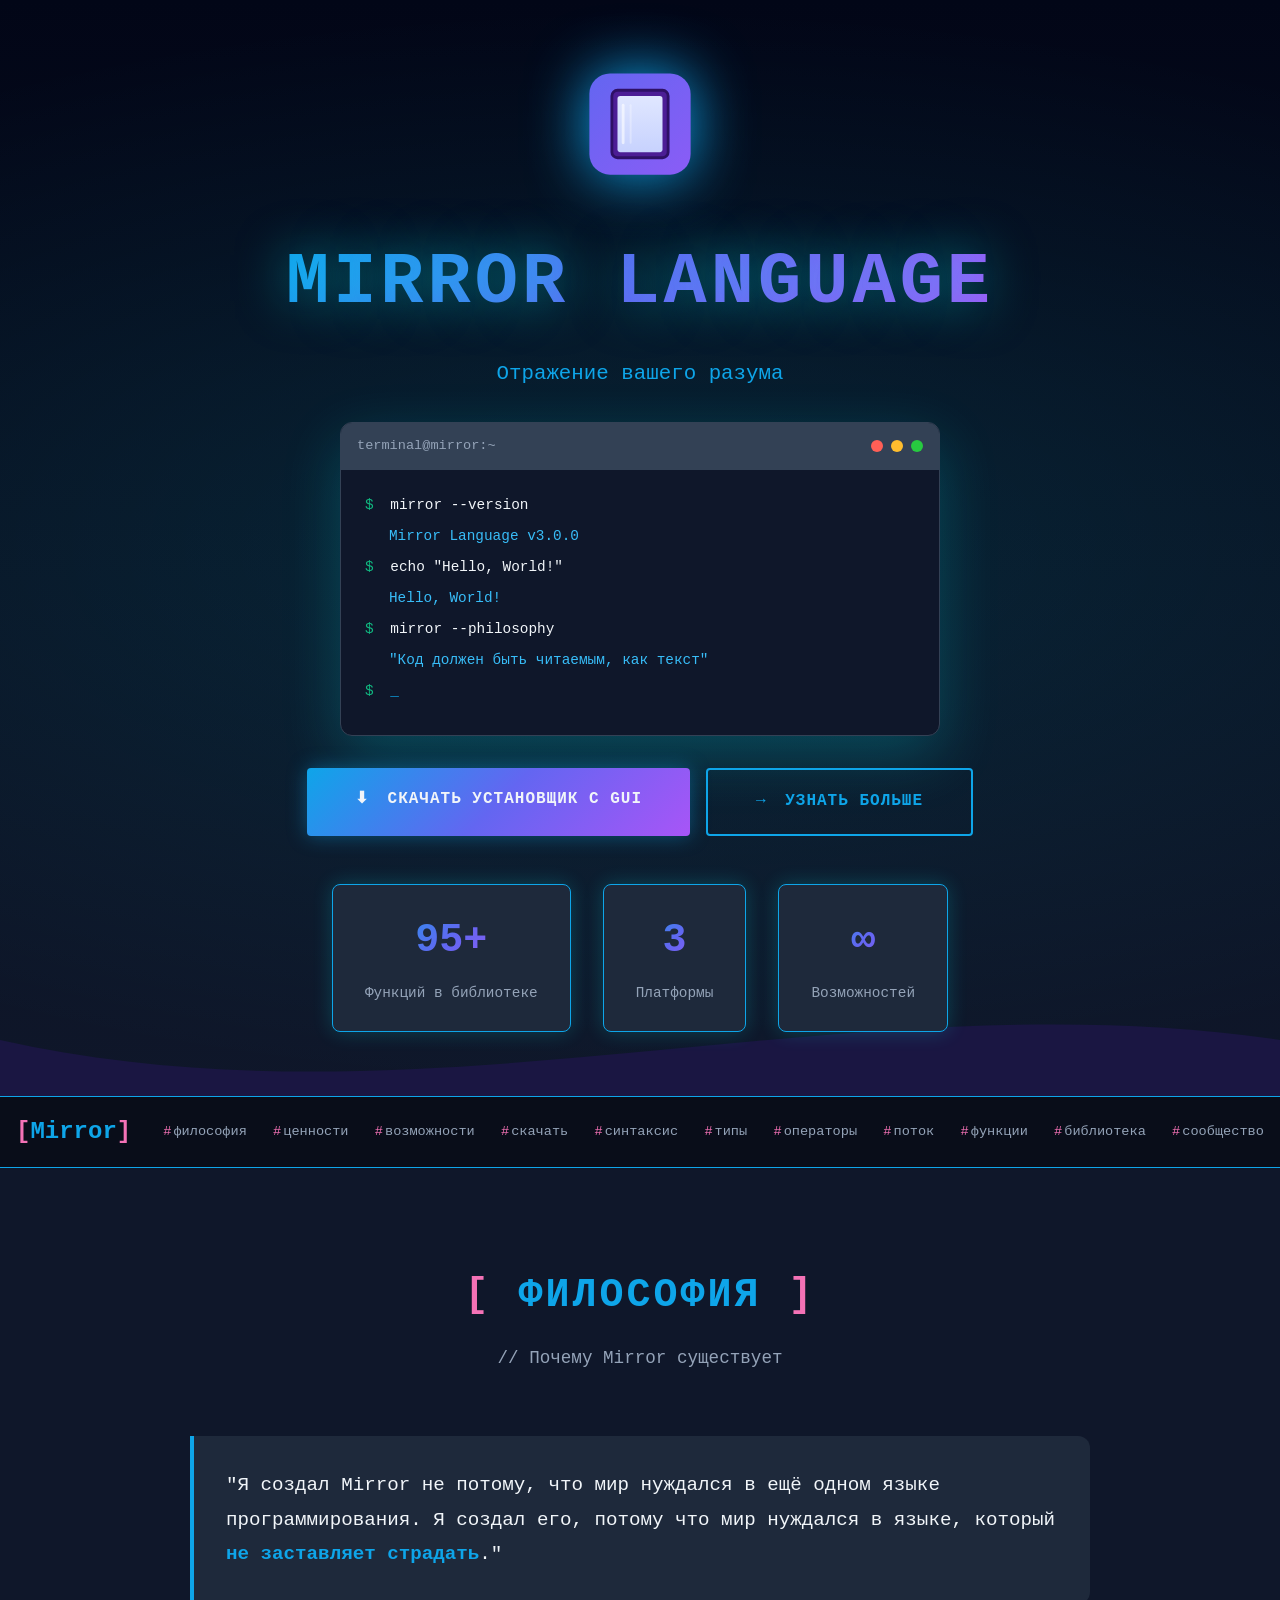
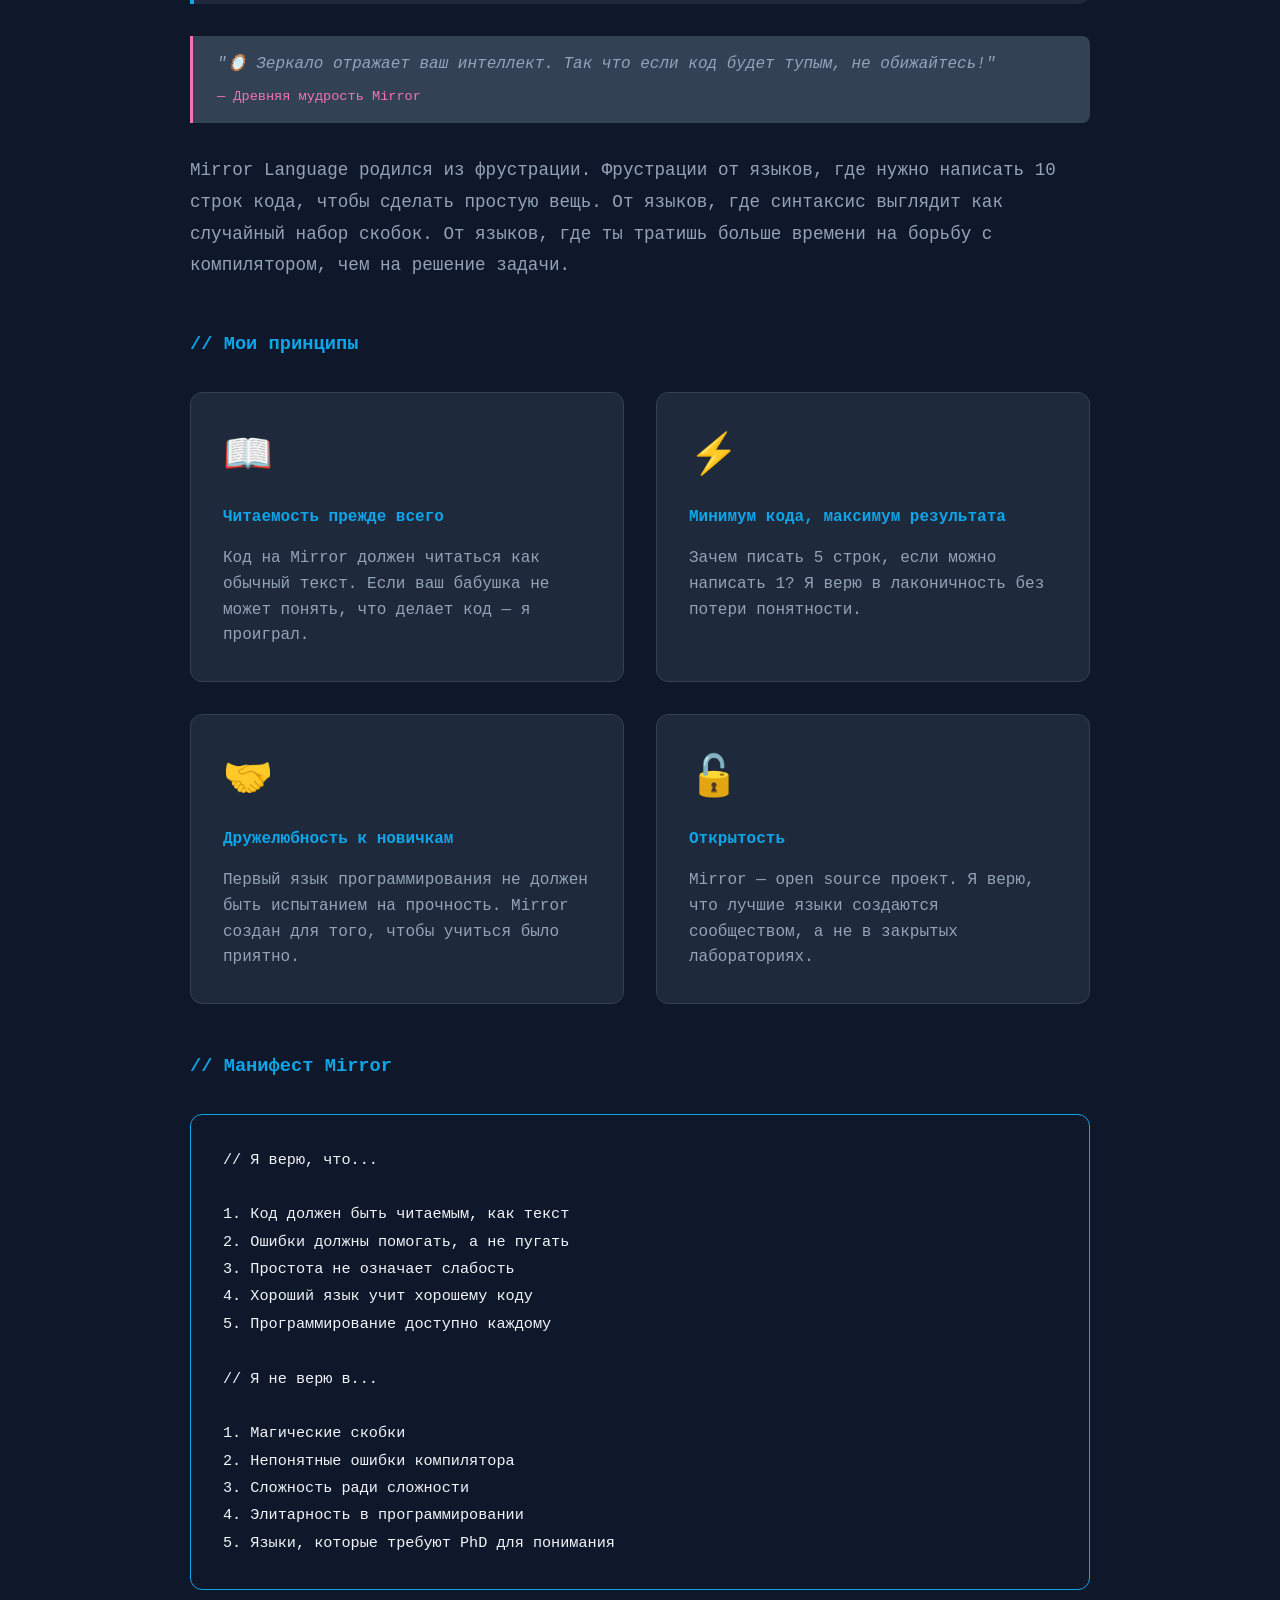
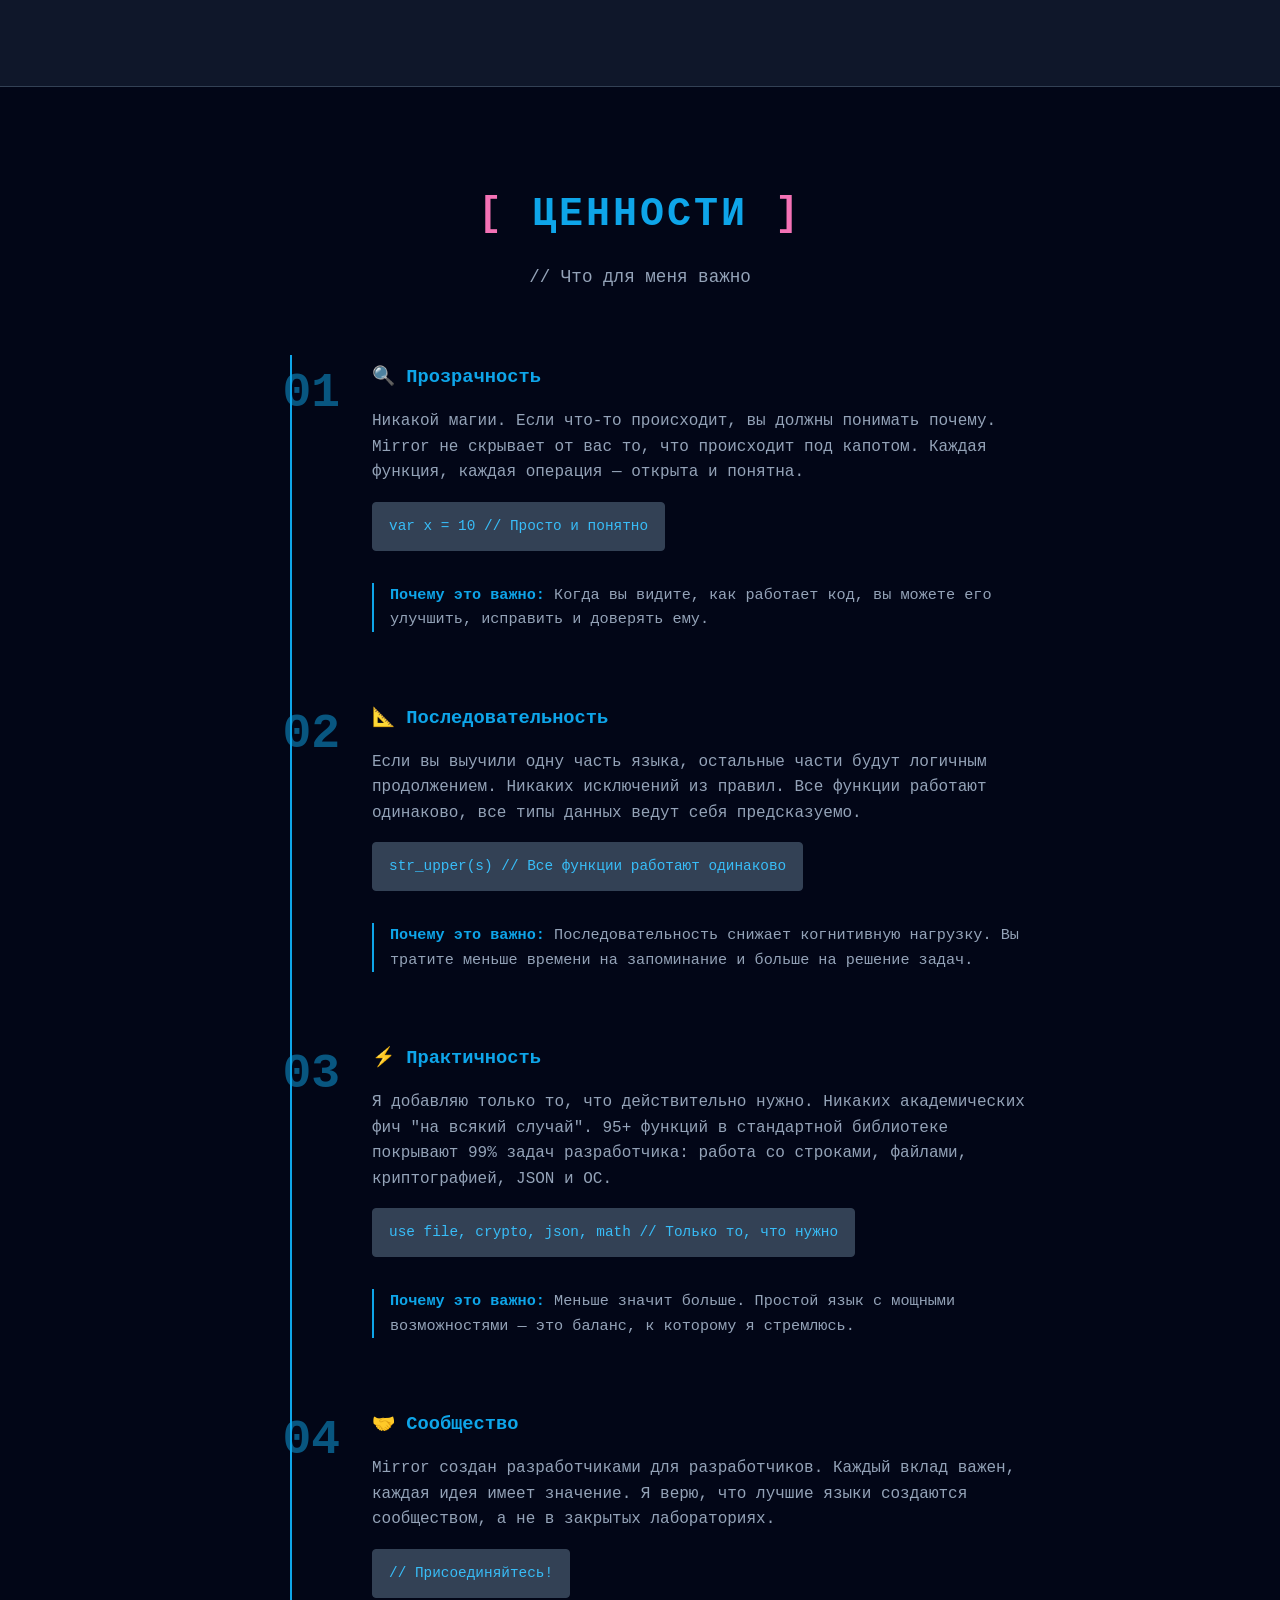
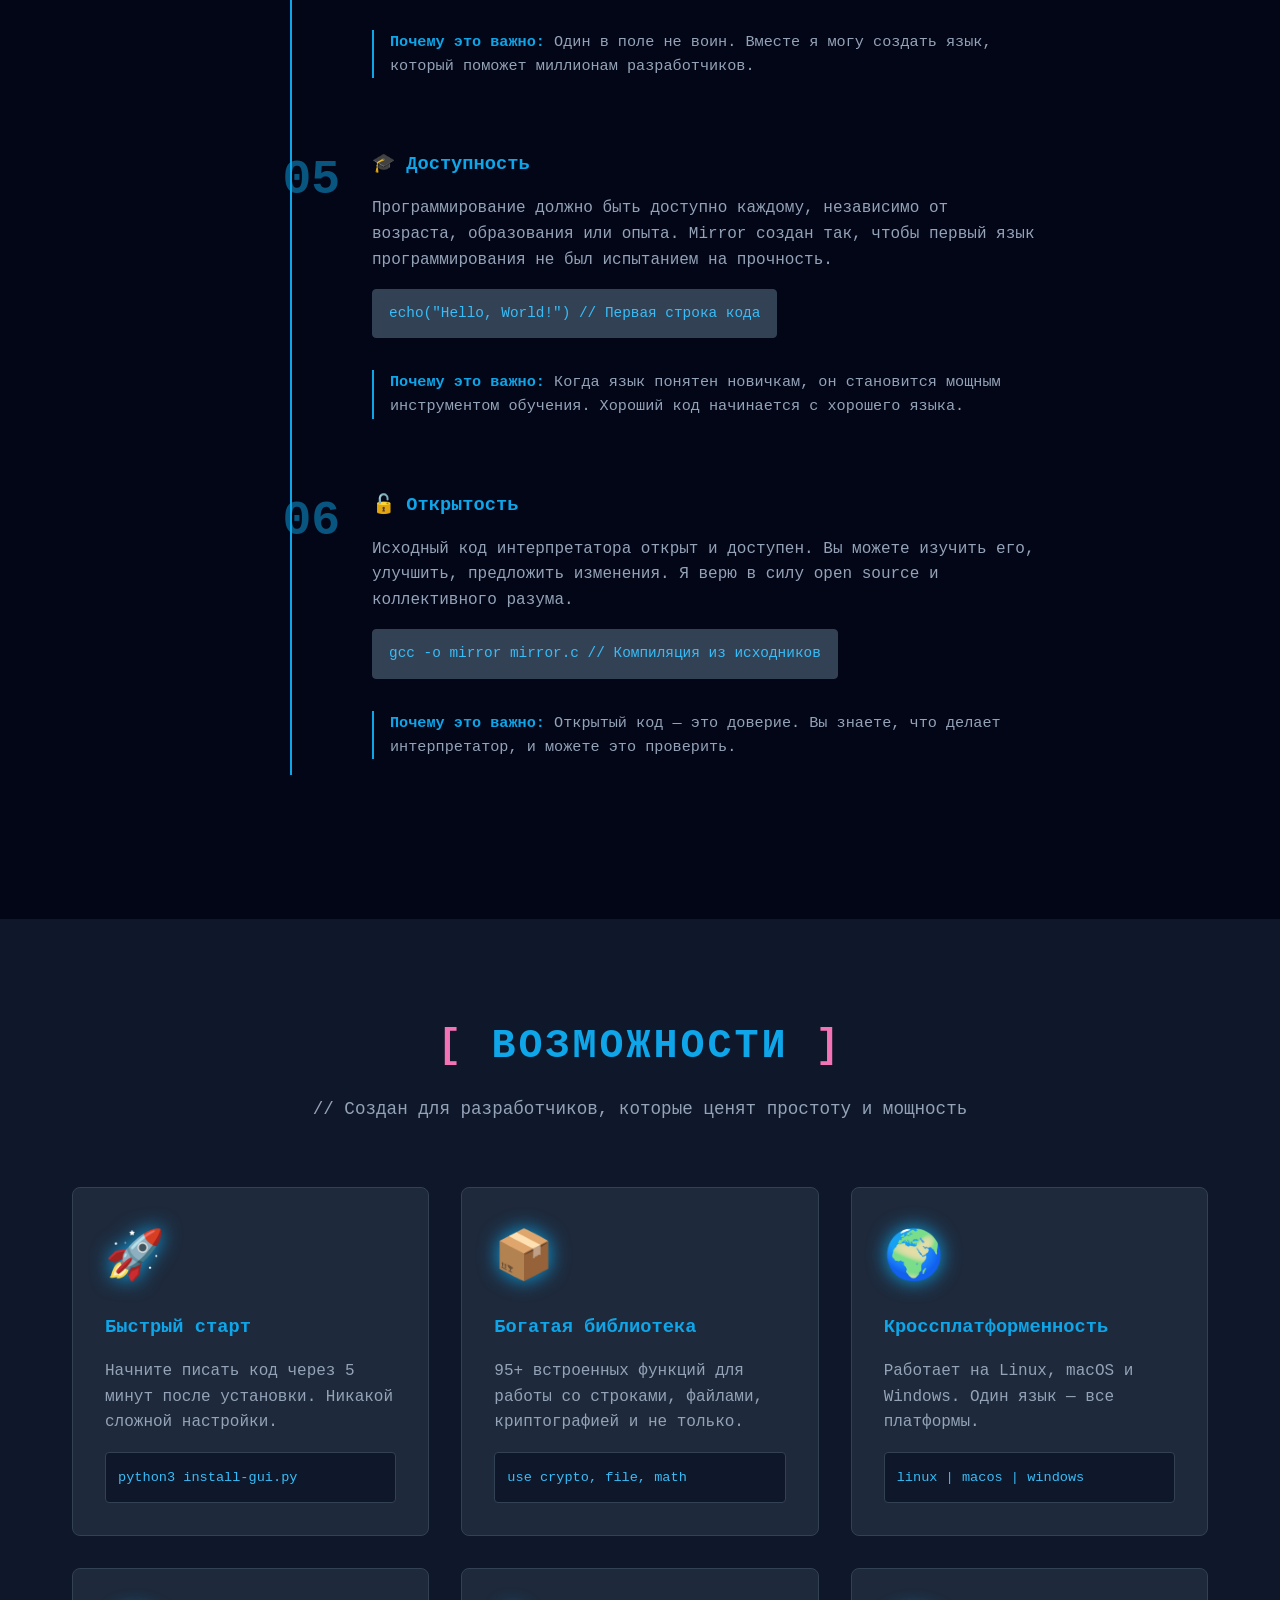
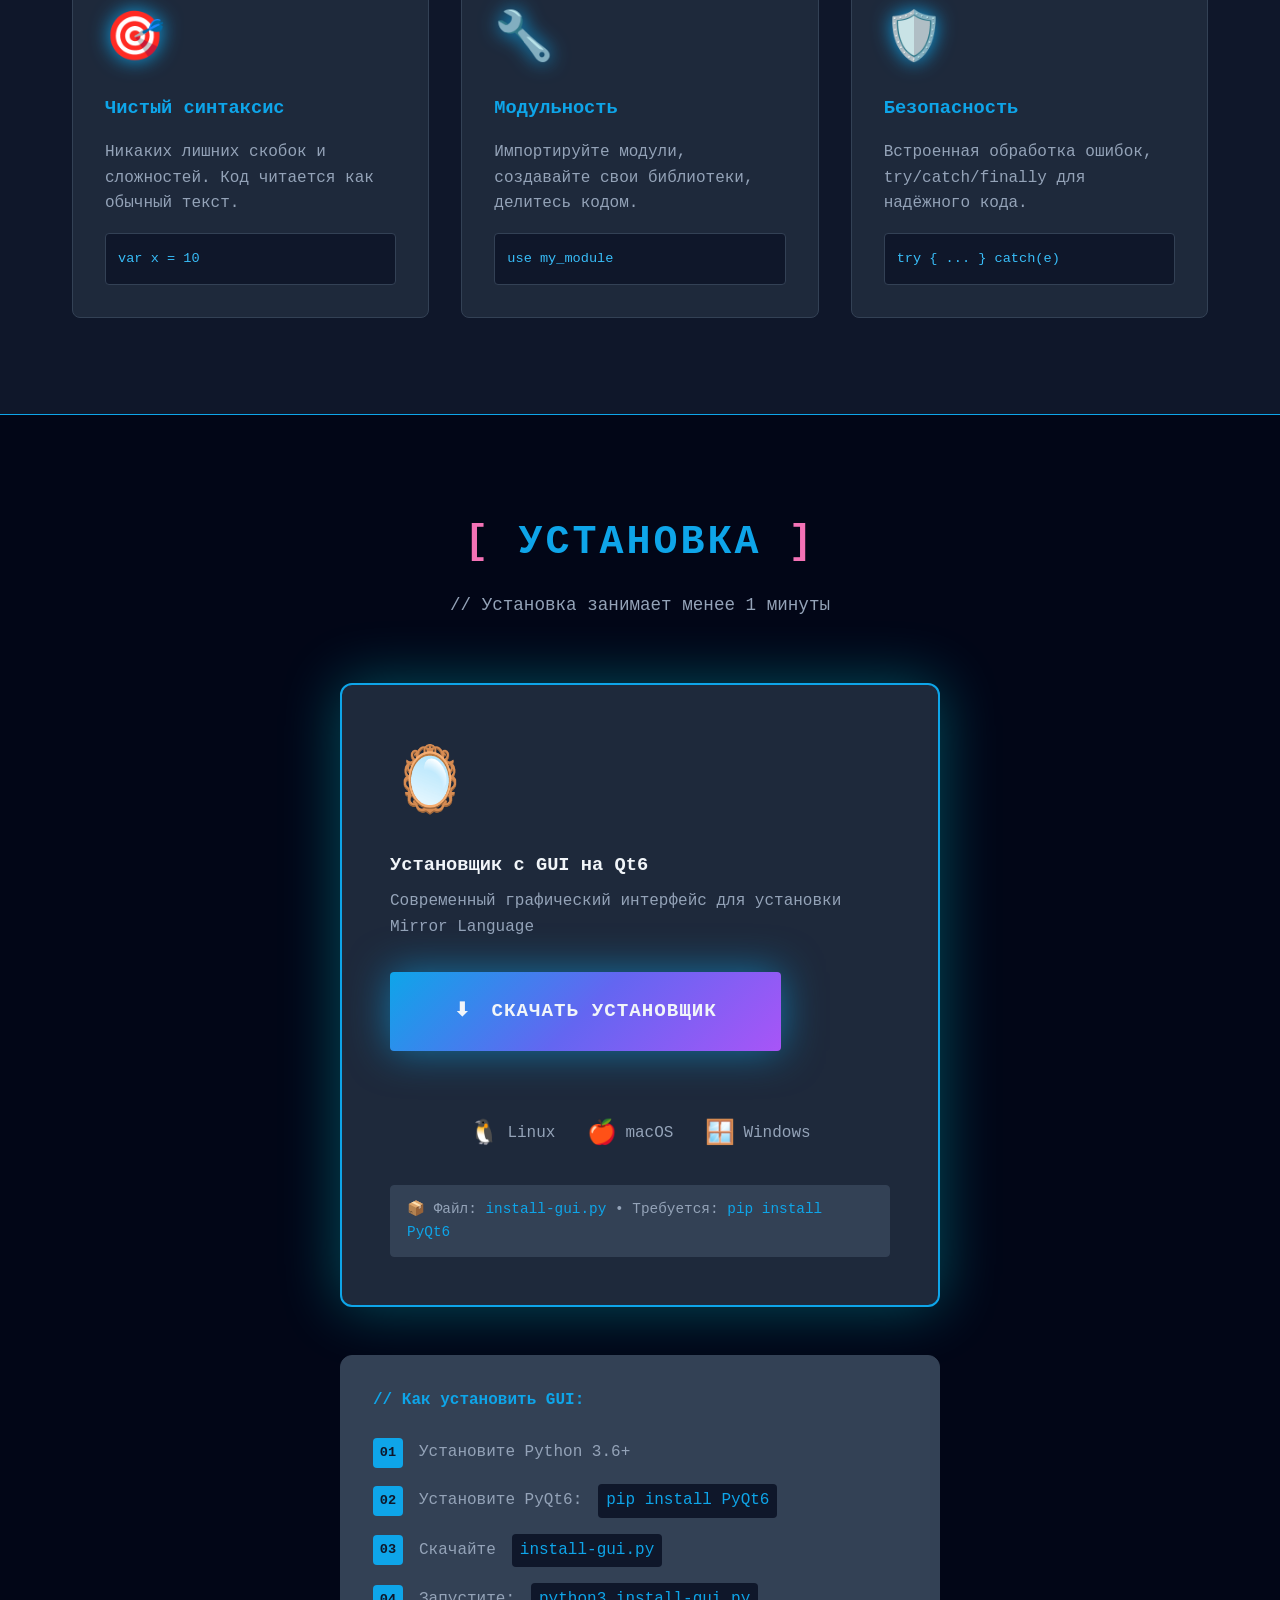
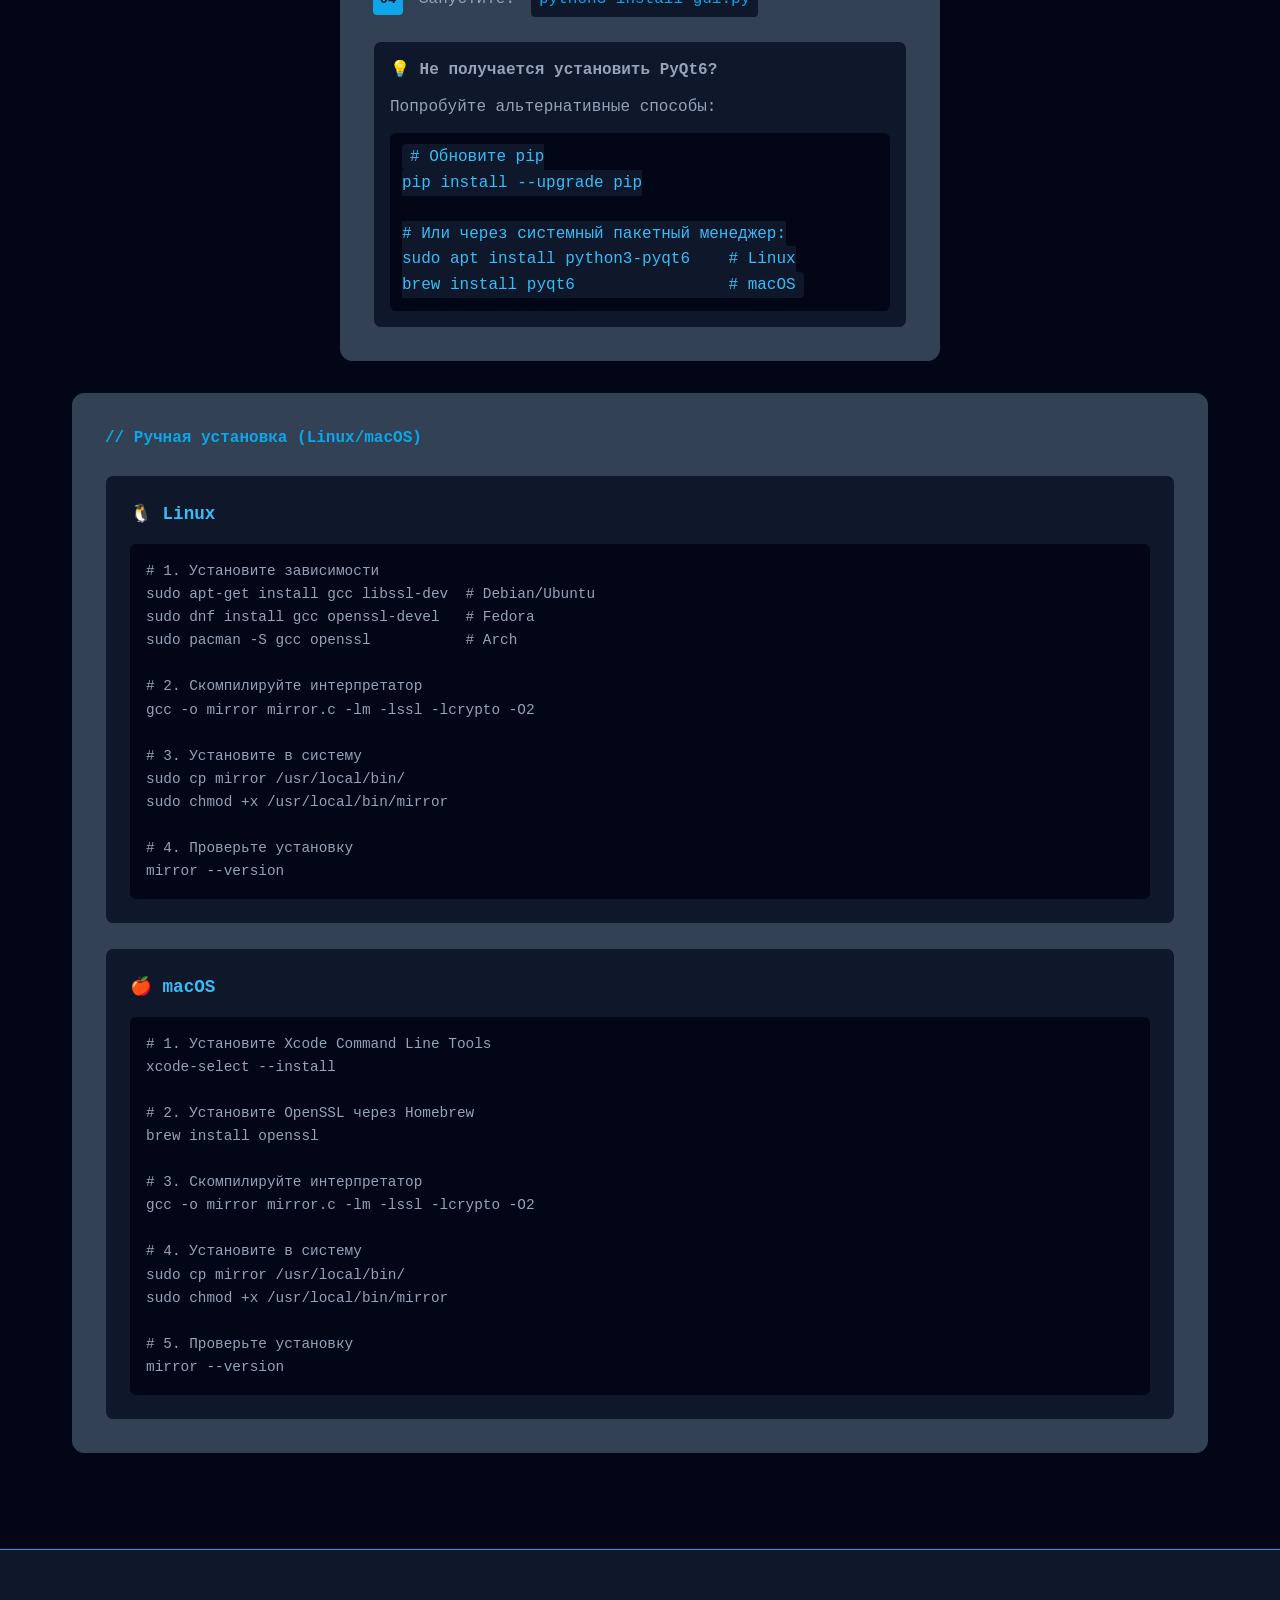
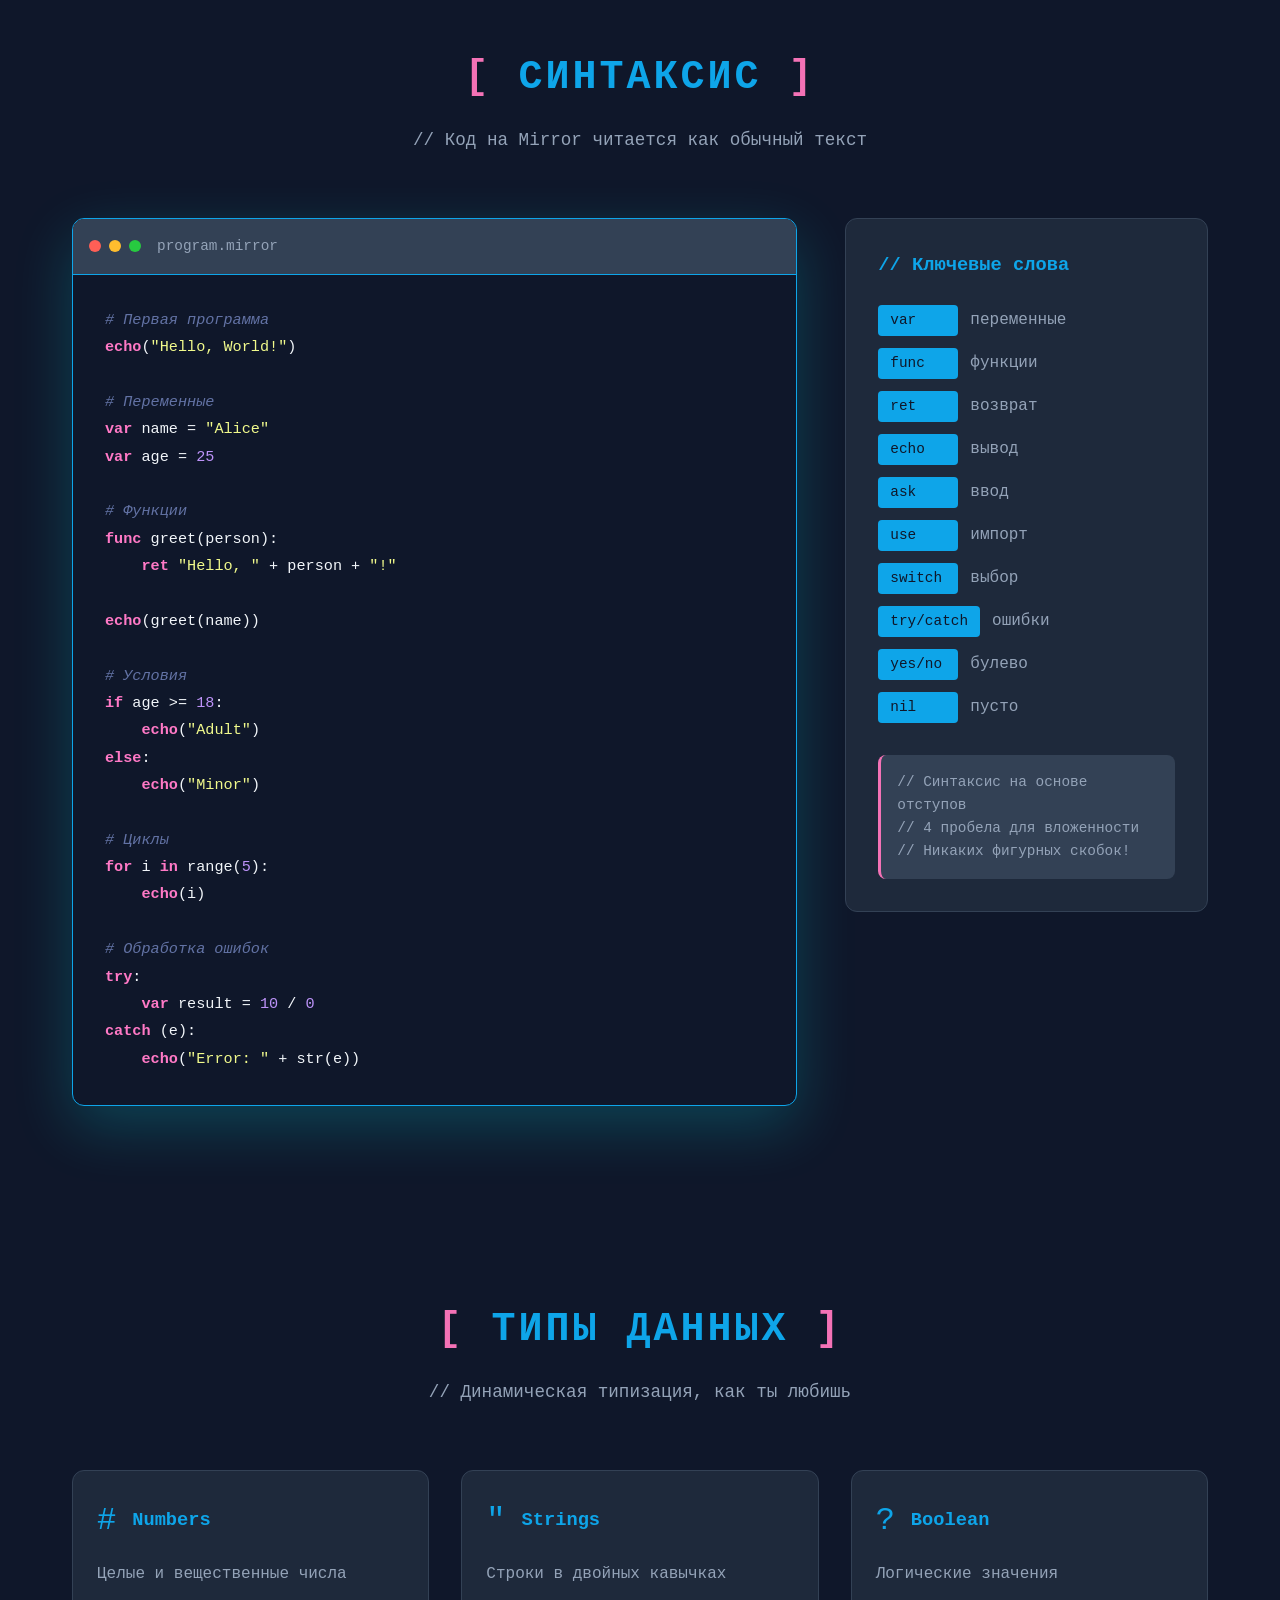
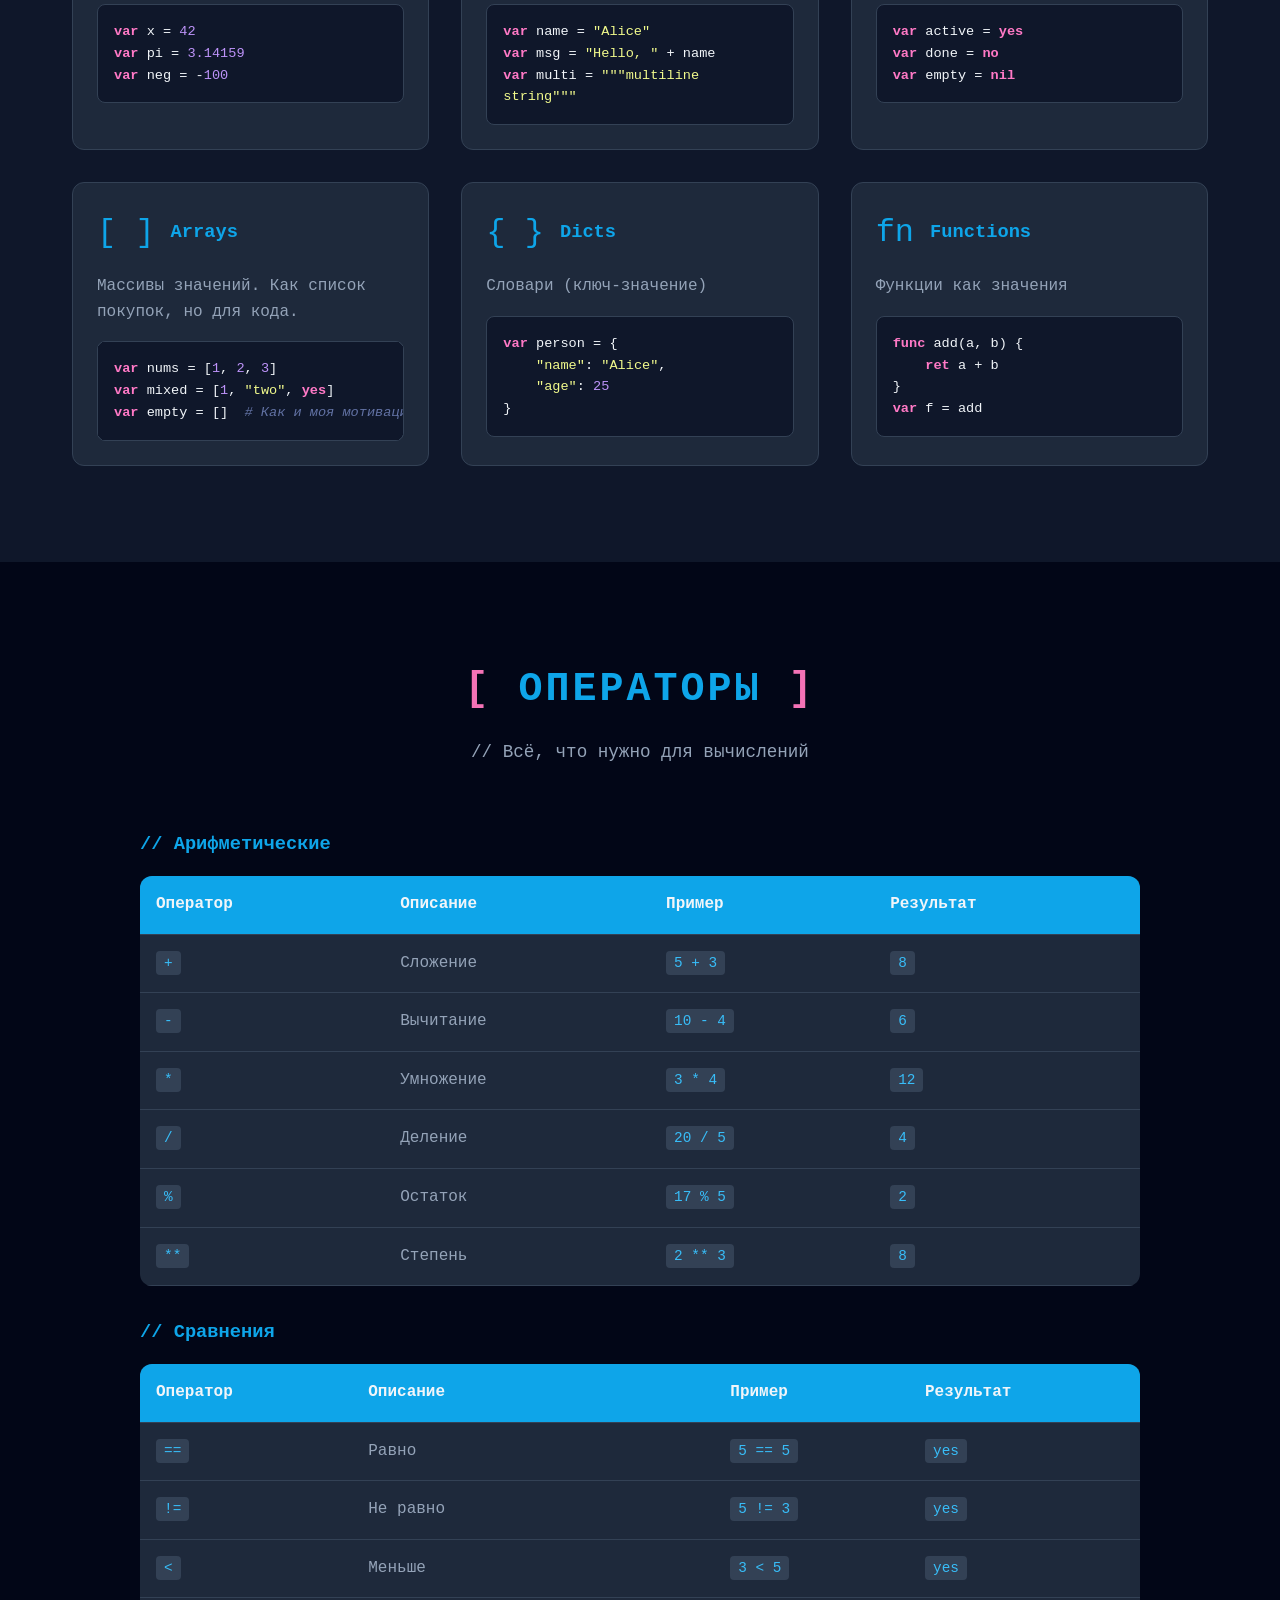
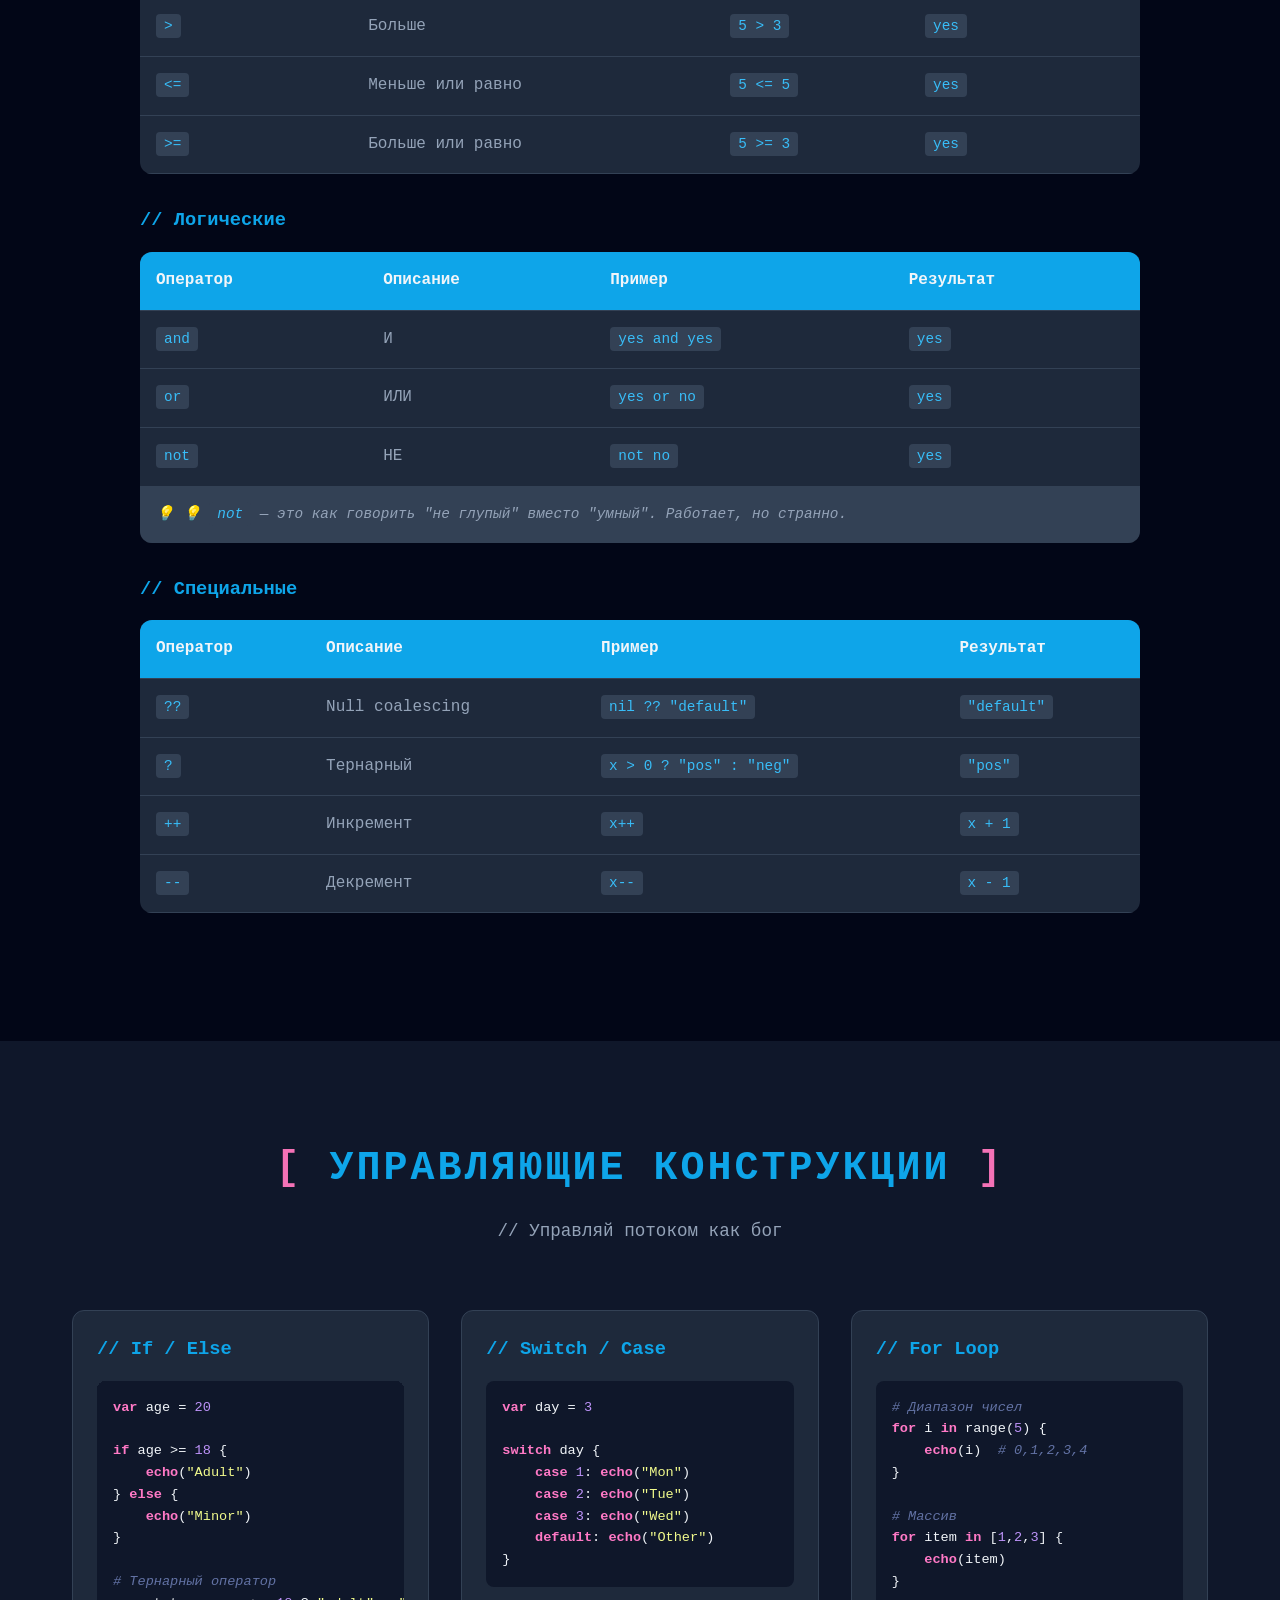
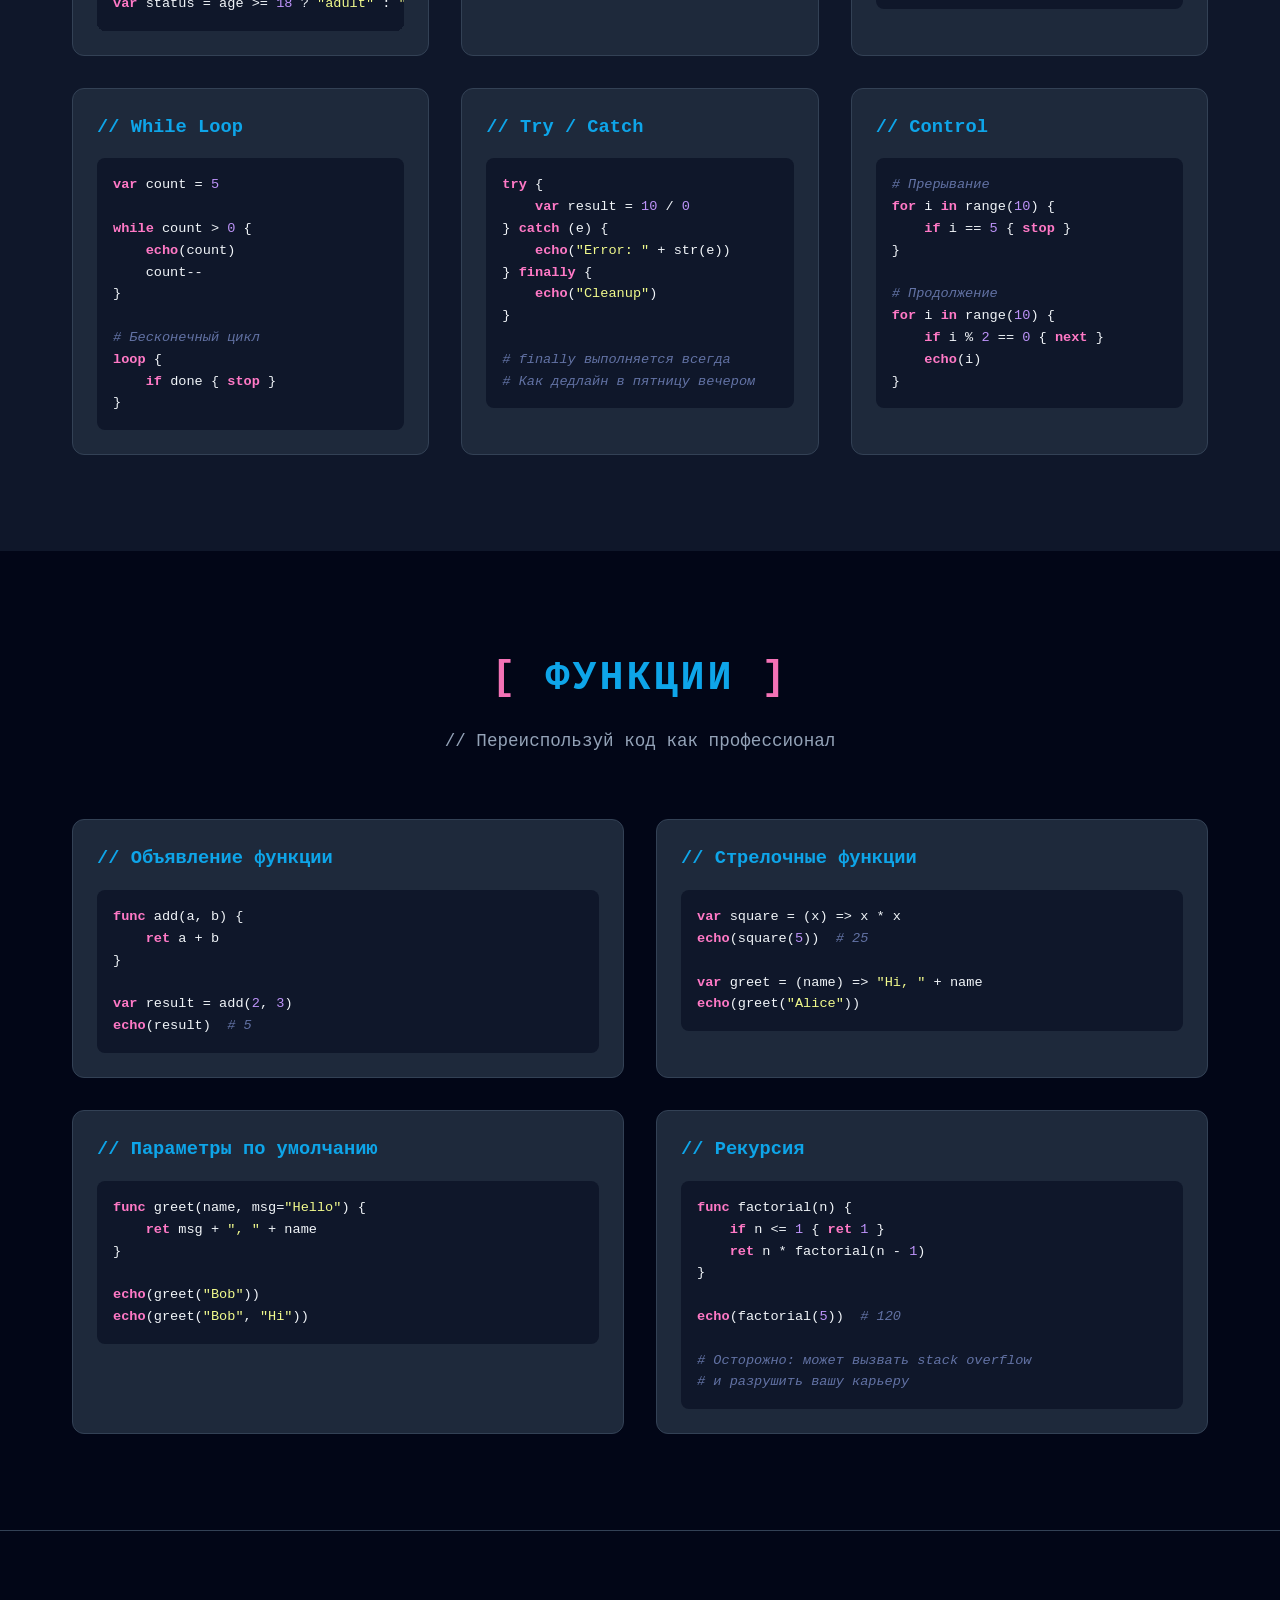
==== commit 2a3ced1a: "Исправлена проблема Исправлена проблема адаптива под дисплеи мобильных устройств" ====
--- a/index.html
+++ b/index.html
@@ -80,6 +80,11 @@
             <a href="#" class="nav-logo">
                 <span class="logo-bracket">[</span>Mirror<span class="logo-bracket">]</span>
             </a>
+            <button class="mobile-menu-btn" aria-label="Меню">
+                <span></span>
+                <span></span>
+                <span></span>
+            </button>
             <ul class="nav-menu">
                 <li><a href="#philosophy"><span class="nav-hash">#</span>философия</a></li>
                 <li><a href="#values"><span class="nav-hash">#</span>ценности</a></li>
@@ -121,12 +126,12 @@
                             От языков, где ты тратишь больше времени на борьбу с компилятором, чем на решение задачи.
                         </p>
                         
-                        <h3>// Наши принципы</h3>
+                        <h3>// Мои принципы</h3>
                         <div class="principles-grid">
                             <div class="principle-card">
                                 <div class="principle-icon">📖</div>
                                 <h4>Читаемость прежде всего</h4>
-                                <p>Код на Mirror должен читаться как обычный текст. Если ваш бабушка не может понять, что делает код — мы проиграли.</p>
+                                <p>Код на Mirror должен читаться как обычный текст. Если ваш бабушка не может понять, что делает код — я проиграл.</p>
                             </div>
                             
                             <div class="principle-card">
@@ -202,7 +207,7 @@
                         <div class="value-number">03</div>
                         <div class="value-content">
                             <h3>⚡ Практичность</h3>
-                            <p>Мы добавляем только то, что действительно нужно. Никаких академических фич "на всякий случай". 95+ функций в стандартной библиотеке покрывают 99% задач разработчика: работа со строками, файлами, криптографией, JSON и ОС.</p>
+                            <p>Я добавляю только то, что действительно нужно. Никаких академических фич "на всякий случай". 95+ функций в стандартной библиотеке покрывают 99% задач разработчика: работа со строками, файлами, криптографией, JSON и ОС.</p>
                             <code class="value-example">use file, crypto, json, math  // Только то, что нужно</code>
                             <p class="value-desc"><strong>Почему это важно:</strong> Меньше значит больше. Простой язык с мощными возможностями — это баланс, к которому я стремлюсь.</p>
                         </div>
@@ -214,7 +219,7 @@
                             <h3>🤝 Сообщество</h3>
                             <p>Mirror создан разработчиками для разработчиков. Каждый вклад важен, каждая идея имеет значение. Я верю, что лучшие языки создаются сообществом, а не в закрытых лабораториях.</p>
                             <code class="value-example">// Присоединяйтесь!</code>
-                            <p class="value-desc"><strong>Почему это важно:</strong> Один в поле не воин. Вместе мы можем создать язык, который поможет миллионам разработчиков.</p>
+                            <p class="value-desc"><strong>Почему это важно:</strong> Один в поле не воин. Вместе я могу создать язык, который поможет миллионам разработчиков.</p>
                         </div>
                     </div>
 
@@ -969,7 +974,7 @@
                     <div class="community-card">
                         <h3>🐛 GitHub</h3>
                         <p>Сообщайте об ошибках, предлагайте улучшения</p>
-                        <a href="#" class="btn btn-secondary">Перейти →</a>
+                        <a href="https://github.com/mirror-proger/Mirror-programming-ianguage.git" class="btn btn-secondary">Перейти →</a>
                     </div>
                 </div>
             </div>
--- a/css/style.css
+++ b/css/style.css
@@ -291,6 +291,7 @@
     display: flex;
     justify-content: space-between;
     align-items: center;
+    position: relative;
 }
 
 .nav-logo {
@@ -312,6 +313,38 @@
     justify-content: space-between;
     width: 100%;
     margin-left: 2rem;
+}
+
+/* Mobile Menu Button */
+.mobile-menu-btn {
+    display: none;
+    flex-direction: column;
+    gap: 5px;
+    background: transparent;
+    border: none;
+    cursor: pointer;
+    padding: 0.5rem;
+    z-index: 1001;
+}
+
+.mobile-menu-btn span {
+    width: 25px;
+    height: 3px;
+    background: var(--primary);
+    border-radius: 2px;
+    transition: all 0.3s ease;
+}
+
+.mobile-menu-btn.active span:nth-child(1) {
+    transform: rotate(45deg) translate(7px, 7px);
+}
+
+.mobile-menu-btn.active span:nth-child(2) {
+    opacity: 0;
+}
+
+.mobile-menu-btn.active span:nth-child(3) {
+    transform: rotate(-45deg) translate(7px, -7px);
 }
 
 .nav-menu a {
@@ -1387,18 +1420,6 @@
     content: '💡 ';
 }
 
-/* Responsive */
-@media (max-width: 768px) {
-    .values-timeline::before {
-        left: 20px;
-    }
-    
-    .value-number {
-        width: 50px;
-        font-size: 2rem;
-    }
-}
-
 /* Data Types Section */
 .datatypes {
     background: var(--dark);
@@ -1627,42 +1648,595 @@
     color: var(--dark);
 }
 
-/* Responsive */
+/* ================================
+   RESPONSIVE / MOBILE STYLES
+   ================================ */
+
+/* Tablet and below */
+@media (max-width: 1024px) {
+    .container {
+        padding: 0 1.5rem;
+    }
+
+    .hero-title {
+        font-size: 3rem;
+    }
+
+    .nav-menu {
+        gap: 1rem;
+    }
+
+    .nav-menu a {
+        font-size: 0.75rem;
+    }
+
+    .features-grid {
+        grid-template-columns: repeat(auto-fit, minmax(250px, 1fr));
+    }
+
+    .stdlib-grid {
+        grid-template-columns: repeat(auto-fit, minmax(220px, 1fr));
+    }
+
+    .controlflow-grid {
+        grid-template-columns: repeat(auto-fit, minmax(300px, 1fr));
+    }
+
+    .syntax-showcase {
+        gap: 2rem;
+    }
+}
+
+/* Mobile devices */
 @media (max-width: 768px) {
+    html {
+        font-size: 14px;
+    }
+
+    body {
+        overflow-x: hidden;
+    }
+
+    .container {
+        padding: 0 1rem;
+    }
+
+    /* Hero Section */
+    .hero {
+        padding: 3rem 1rem;
+        min-height: auto;
+    }
+
     .hero-title {
-        font-size: 2.5rem;
-    }
-    
+        font-size: 2rem;
+        letter-spacing: 2px;
+    }
+
     .hero-subtitle {
-        font-size: 1rem;
-    }
-    
+        font-size: 0.9rem;
+    }
+
+    .hero-logo {
+        width: 80px;
+        height: 80px;
+    }
+
+    .terminal-window {
+        max-width: 100%;
+        margin: 1.5rem 0;
+    }
+
+    .terminal-body {
+        padding: 1rem;
+        font-size: 0.8rem;
+    }
+
+    .hero-buttons {
+        flex-direction: column;
+        align-items: stretch;
+        gap: 1rem;
+    }
+
+    .btn-large {
+        padding: 1rem 1.5rem;
+        font-size: 0.9rem;
+        width: 100%;
+    }
+
     .hero-stats {
+        flex-direction: column;
         gap: 1rem;
     }
-    
+
+    .stat {
+        padding: 1rem;
+        width: 100%;
+    }
+
     .stat-number {
-        font-size: 1.8rem;
-    }
-    
+        font-size: 1.5rem;
+    }
+
+    .stat-label {
+        font-size: 0.8rem;
+    }
+
+    .hero-wave svg {
+        height: 60px;
+    }
+
+    /* Navigation */
+    .main-nav {
+        position: sticky;
+    }
+
+    .nav-container {
+        flex-direction: column;
+        gap: 0;
+        padding: 0.75rem 1rem;
+    }
+
+    .nav-logo {
+        font-size: 1.2rem;
+    }
+
+    .mobile-menu-btn {
+        display: flex;
+        position: absolute;
+        right: 1rem;
+        top: 50%;
+        transform: translateY(-50%);
+    }
+
+    .nav-menu {
+        flex-direction: column;
+        align-items: center;
+        gap: 0;
+        margin-left: 0;
+        width: 100%;
+        max-height: 0;
+        overflow: hidden;
+        transition: max-height 0.3s ease;
+        background: var(--dark);
+        border-radius: 8px;
+        margin-top: 0.5rem;
+    }
+
+    .nav-menu.active {
+        max-height: 500px;
+        padding: 0.5rem 0;
+    }
+
+    .nav-menu li {
+        width: 100%;
+        text-align: center;
+    }
+
+    .nav-menu a {
+        display: block;
+        padding: 0.75rem;
+        font-size: 0.85rem;
+        border-radius: 4px;
+        margin: 0.25rem 0;
+    }
+
+    .nav-menu a:hover {
+        background: var(--dark-light);
+    }
+
+    /* Sections */
+    .section {
+        padding: 3rem 0;
+    }
+
     .section-title {
-        font-size: 1.8rem;
-    }
-    
+        font-size: 1.5rem;
+        letter-spacing: 1px;
+    }
+
+    .section-subtitle {
+        font-size: 0.9rem;
+        margin-bottom: 2rem;
+    }
+
+    /* Features */
+    .features-grid {
+        grid-template-columns: 1fr;
+        gap: 1.5rem;
+    }
+
+    .feature-card {
+        padding: 1.5rem;
+    }
+
+    /* Download */
+    .download-box {
+        padding: 2rem 1.5rem;
+    }
+
+    .download-icon {
+        font-size: 3rem;
+    }
+
+    .download-info {
+        flex-direction: column;
+        gap: 0.75rem;
+        align-items: center;
+    }
+
+    .install-steps,
+    .install-manual {
+        padding: 1.5rem;
+    }
+
+    .install-steps li {
+        flex-direction: column;
+        align-items: flex-start;
+        gap: 0.5rem;
+    }
+
+    .pyqt-note pre,
+    .install-tab pre {
+        font-size: 0.75rem;
+        padding: 0.75rem;
+    }
+
+    /* Syntax */
     .syntax-showcase {
         grid-template-columns: 1fr;
-    }
-    
+        gap: 1.5rem;
+    }
+
+    .code-window pre {
+        padding: 1rem;
+        font-size: 0.8rem;
+    }
+
+    .syntax-features {
+        padding: 1.5rem;
+    }
+
+    .keyword-list li {
+        flex-direction: column;
+        align-items: flex-start;
+        gap: 0.5rem;
+    }
+
+    .keyword-list code {
+        min-width: auto;
+        width: 100%;
+    }
+
+    /* Standard Library */
+    .stdlib-grid {
+        grid-template-columns: 1fr;
+        gap: 1.5rem;
+    }
+
+    .lib-category {
+        padding: 1.5rem;
+    }
+
+    /* Philosophy */
+    .principles-grid {
+        grid-template-columns: 1fr;
+        gap: 1.5rem;
+    }
+
+    .principle-card {
+        padding: 1.5rem;
+    }
+
+    .main-quote {
+        padding: 1.5rem;
+        font-size: 1rem;
+    }
+
+    .manifesto {
+        padding: 1.5rem;
+    }
+
+    .manifesto pre {
+        font-size: 0.8rem;
+        overflow-x: auto;
+    }
+
+    /* Values */
+    .values-timeline::before {
+        left: 15px;
+    }
+
+    .value-item {
+        flex-direction: column;
+        gap: 0.5rem;
+        margin-bottom: 2rem;
+    }
+
+    .value-number {
+        width: 100%;
+        text-align: left;
+        font-size: 2rem;
+        line-height: 1;
+    }
+
+    .value-content {
+        padding-top: 0;
+    }
+
+    .value-example {
+        font-size: 0.8rem;
+        padding: 0.5rem 0.75rem;
+    }
+
+    /* Humor */
+    .humor-grid {
+        grid-template-columns: 1fr;
+    }
+
+    .joke-card {
+        padding: 1.5rem;
+    }
+
+    /* Data Types */
+    .datatypes-grid {
+        grid-template-columns: 1fr;
+    }
+
+    .datatype-card pre {
+        font-size: 0.8rem;
+    }
+
+    /* Operators */
+    .operators-table {
+        overflow-x: auto;
+    }
+
+    .operators-table table {
+        min-width: 600px;
+    }
+
+    .operators-table th,
+    .operators-table td {
+        padding: 0.75rem 0.5rem;
+        font-size: 0.85rem;
+    }
+
+    /* Control Flow */
+    .controlflow-grid {
+        grid-template-columns: 1fr;
+    }
+
+    .flow-card {
+        padding: 1.5rem;
+    }
+
+    /* Functions */
+    .functions-content {
+        grid-template-columns: 1fr;
+    }
+
+    .function-example {
+        padding: 1.5rem;
+    }
+
+    /* Community */
+    .community-grid {
+        grid-template-columns: 1fr;
+    }
+
+    .community-card {
+        padding: 1.5rem;
+    }
+
+    /* Footer */
+    .footer-content {
+        grid-template-columns: 1fr;
+        gap: 2rem;
+    }
+
+    .footer {
+        padding: 3rem 0 1.5rem;
+    }
+
+    /* Timeline for values - mobile fix */
+    .value-item {
+        padding-left: 1rem;
+    }
+}
+
+/* Small mobile devices */
+@media (max-width: 480px) {
+    html {
+        font-size: 13px;
+    }
+
+    .nav-container {
+        padding: 0.5rem 0.75rem;
+    }
+
+    .nav-logo {
+        font-size: 1.1rem;
+    }
+
+    .mobile-menu-btn span {
+        width: 22px;
+        height: 2.5px;
+    }
+
+    .hero-title {
+        font-size: 1.75rem;
+    }
+
+    .hero-subtitle {
+        font-size: 0.85rem;
+    }
+
+    .hero-logo {
+        width: 60px;
+        height: 60px;
+    }
+
+    .terminal-body {
+        padding: 0.75rem;
+        font-size: 0.7rem;
+    }
+
+    .section-title {
+        font-size: 1.3rem;
+    }
+
+    .section {
+        padding: 2rem 0;
+    }
+
+    .btn {
+        padding: 0.875rem 1.5rem;
+        font-size: 0.85rem;
+    }
+
+    .feature-icon,
+    .principle-icon,
+    .category-icon {
+        font-size: 2rem;
+    }
+
+    .download-box {
+        padding: 1.5rem 1rem;
+    }
+
+    .download-info {
+        flex-direction: column;
+        gap: 0.5rem;
+    }
+
+    .install-steps ol {
+        padding-left: 0;
+    }
+
+    .step-num {
+        width: 25px;
+        height: 25px;
+        font-size: 0.75rem;
+    }
+
+    .code-window pre {
+        padding: 0.75rem;
+        font-size: 0.7rem;
+    }
+
+    .keyword-list code {
+        font-size: 0.8rem;
+    }
+
+    .value-number {
+        font-size: 1.5rem;
+    }
+
+    .funny-inline-quote {
+        padding: 0.75rem 1rem;
+        font-size: 0.9rem;
+    }
+
+    .main-quote {
+        padding: 1rem;
+        font-size: 0.95rem;
+    }
+
+    .manifesto pre {
+        font-size: 0.7rem;
+    }
+
+    /* Tables - force horizontal scroll */
+    .operators-table table,
+    .datatype-card pre,
+    .flow-card pre,
+    .function-example pre,
+    .value-example,
+    pre code {
+        -webkit-overflow-scrolling: touch;
+    }
+
+    /* Fix long words breaking layout */
+    .feature-code code,
+    .lib-category code,
+    .value-example,
+    code {
+        word-break: break-word;
+        overflow-wrap: break-word;
+    }
+}
+
+/* Very small devices */
+@media (max-width: 360px) {
+    html {
+        font-size: 12px;
+    }
+
+    .hero-title {
+        font-size: 1.5rem;
+    }
+
     .nav-menu {
+        gap: 0.35rem;
+    }
+
+    .nav-menu a {
+        font-size: 0.65rem;
+    }
+
+    .stat {
+        padding: 0.75rem;
+    }
+
+    .stat-number {
+        font-size: 1.3rem;
+    }
+}
+
+/* Landscape orientation on mobile */
+@media (max-width: 768px) and (orientation: landscape) {
+    .hero {
+        min-height: 100vh;
+        padding: 2rem 1rem;
+    }
+
+    .terminal-window {
+        max-height: 200px;
+        overflow-y: auto;
+    }
+
+    .hero-buttons {
+        flex-direction: row;
+        flex-wrap: wrap;
+        justify-content: center;
+    }
+
+    .btn-large {
+        width: auto;
+    }
+}
+
+/* Print styles */
+@media print {
+    body {
+        background: white;
+        color: black;
+    }
+
+    .hero,
+    .main-nav,
+    .footer,
+    .bg-grid,
+    .bg-particles {
         display: none;
     }
-    
-    .hero-buttons {
-        flex-direction: column;
-        align-items: center;
-    }
-    
-    .terminal-window {
-        margin: 1rem;
-    }
-}
+
+    .section {
+        page-break-inside: avoid;
+    }
+
+    pre, code {
+        background: #f5f5f5;
+        color: black;
+    }
+}
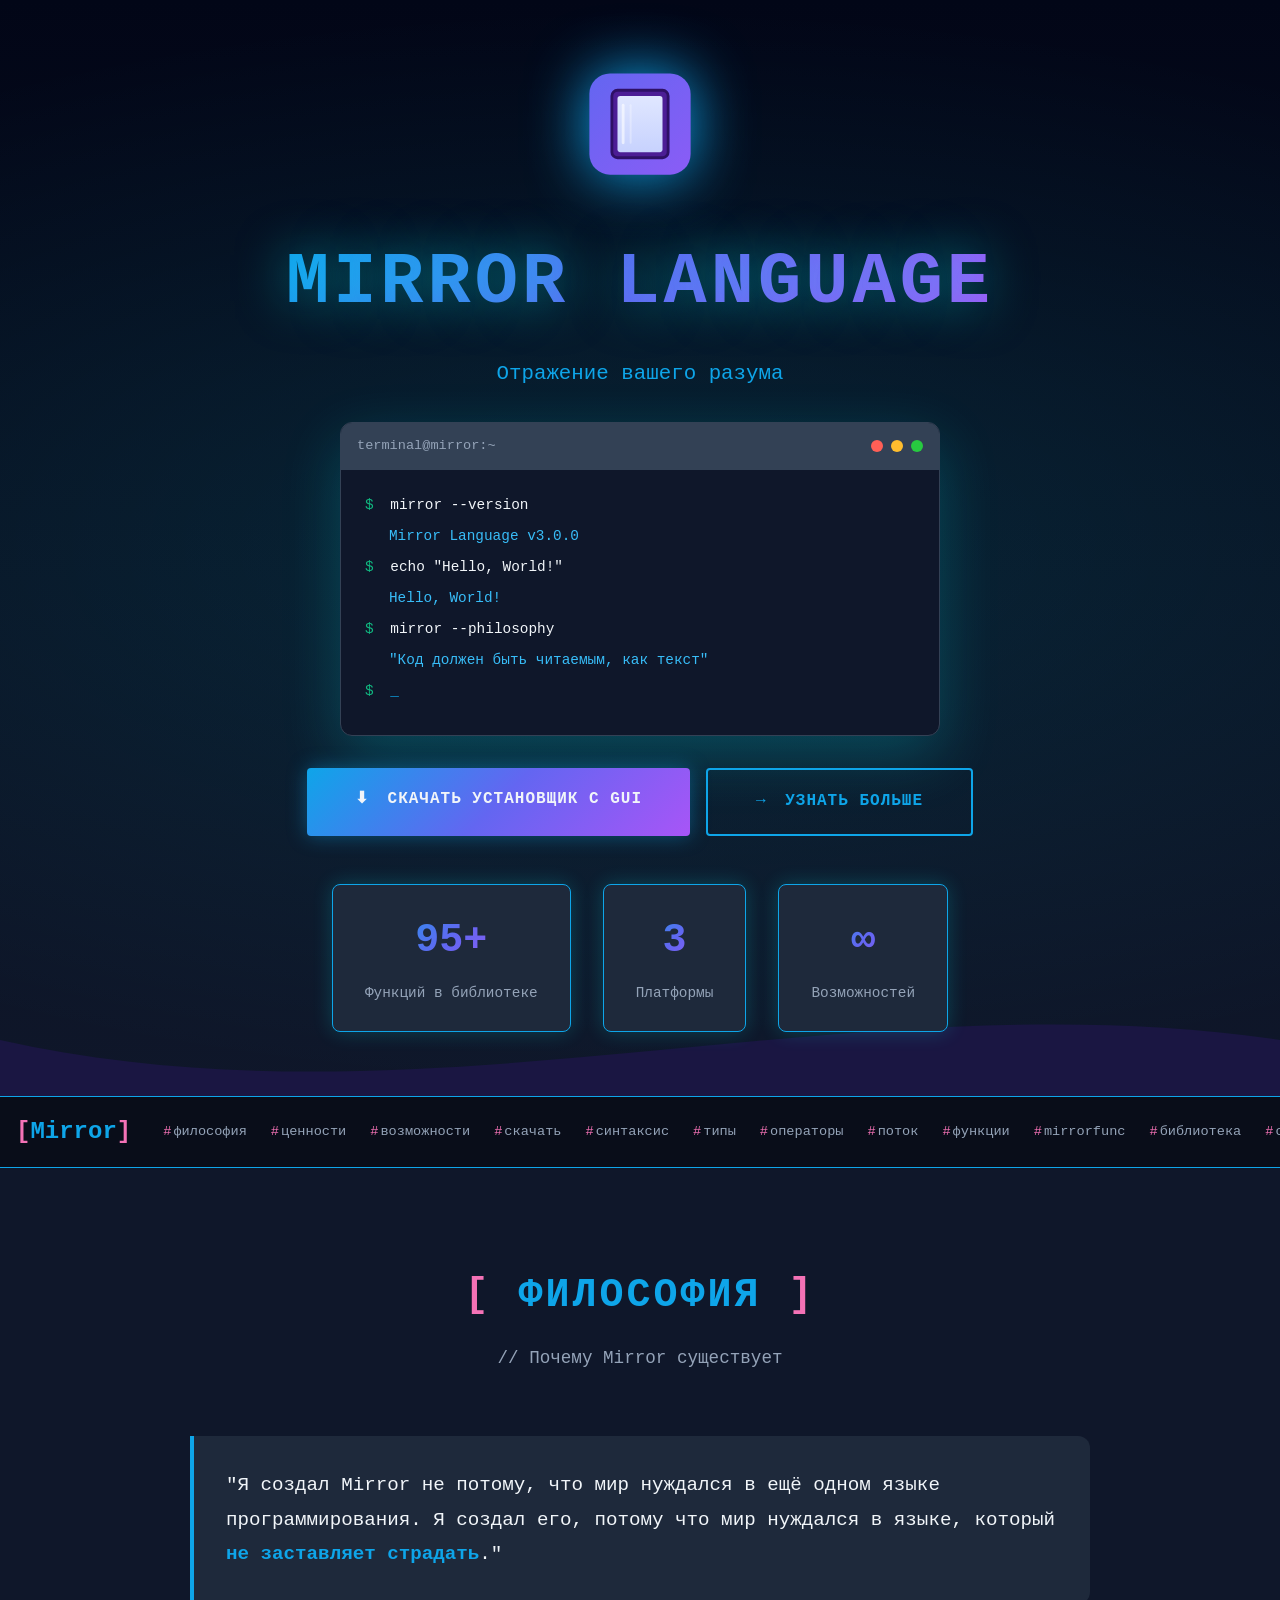
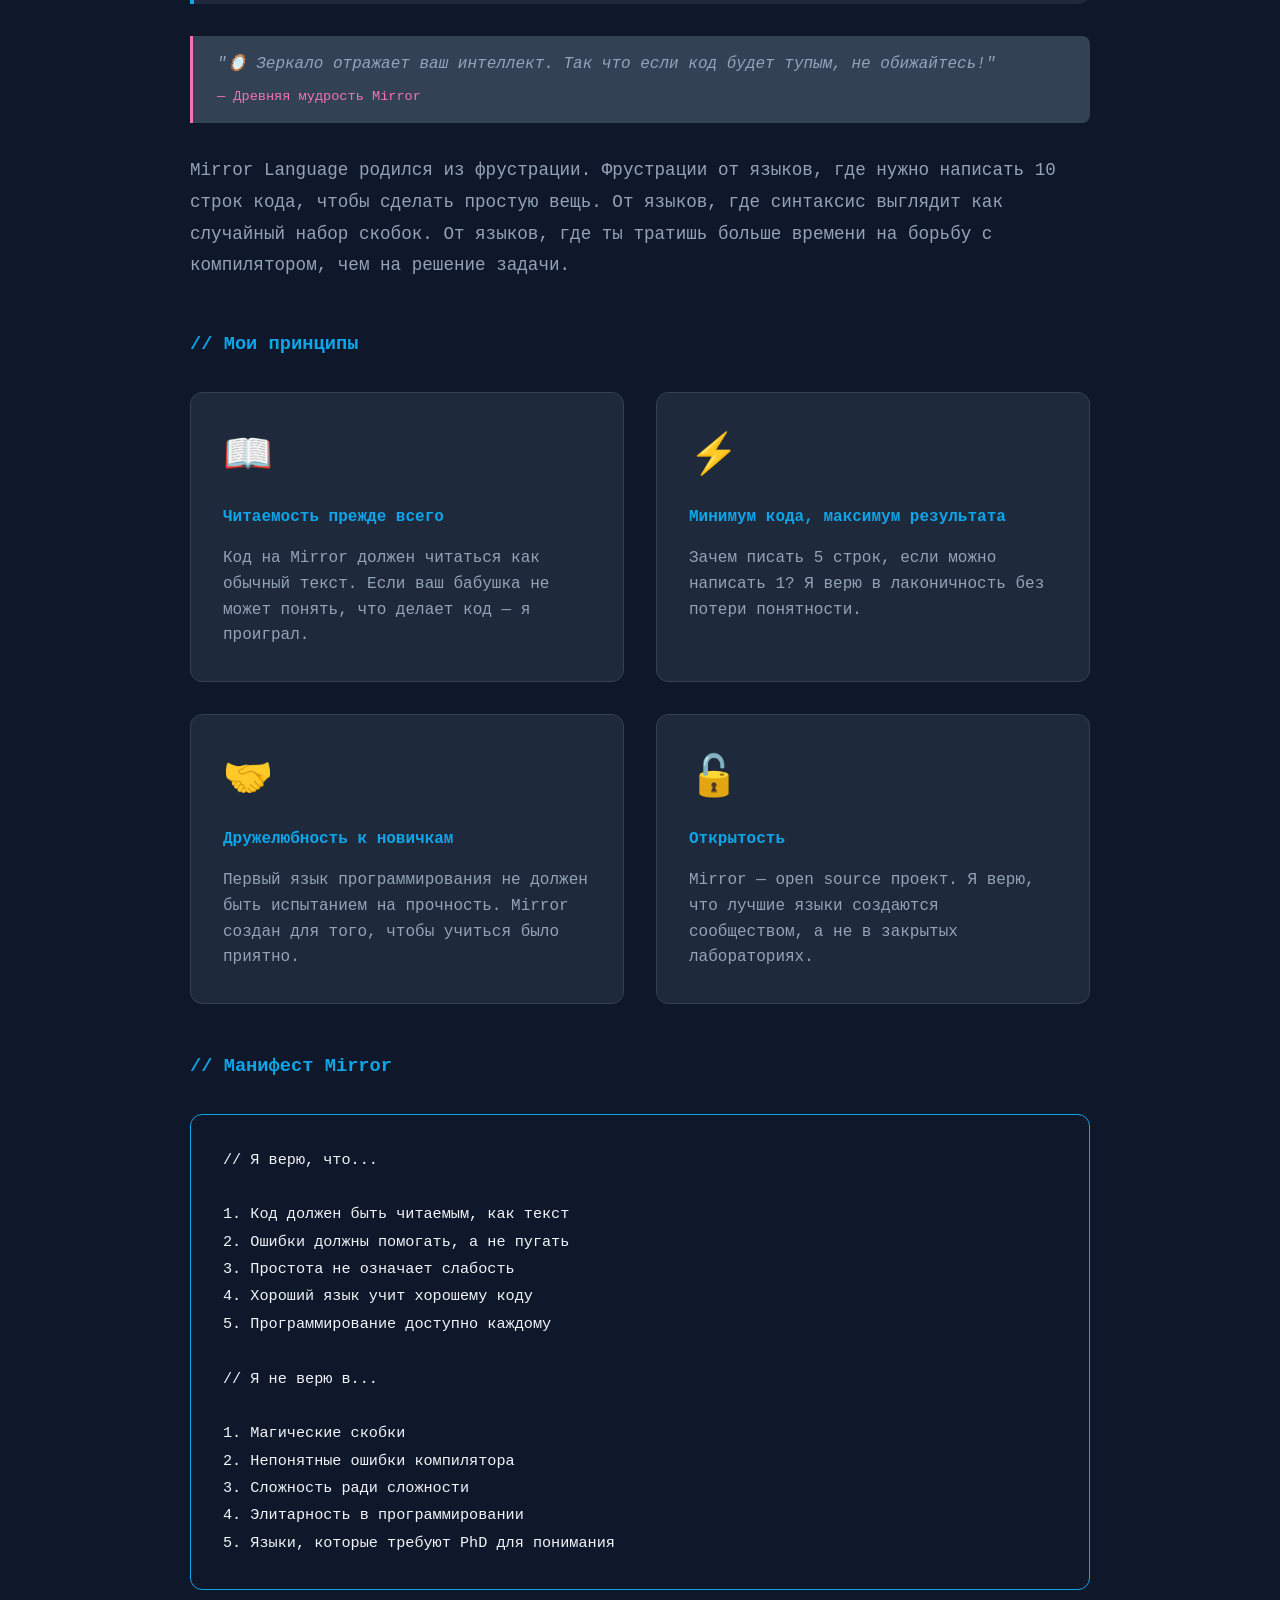
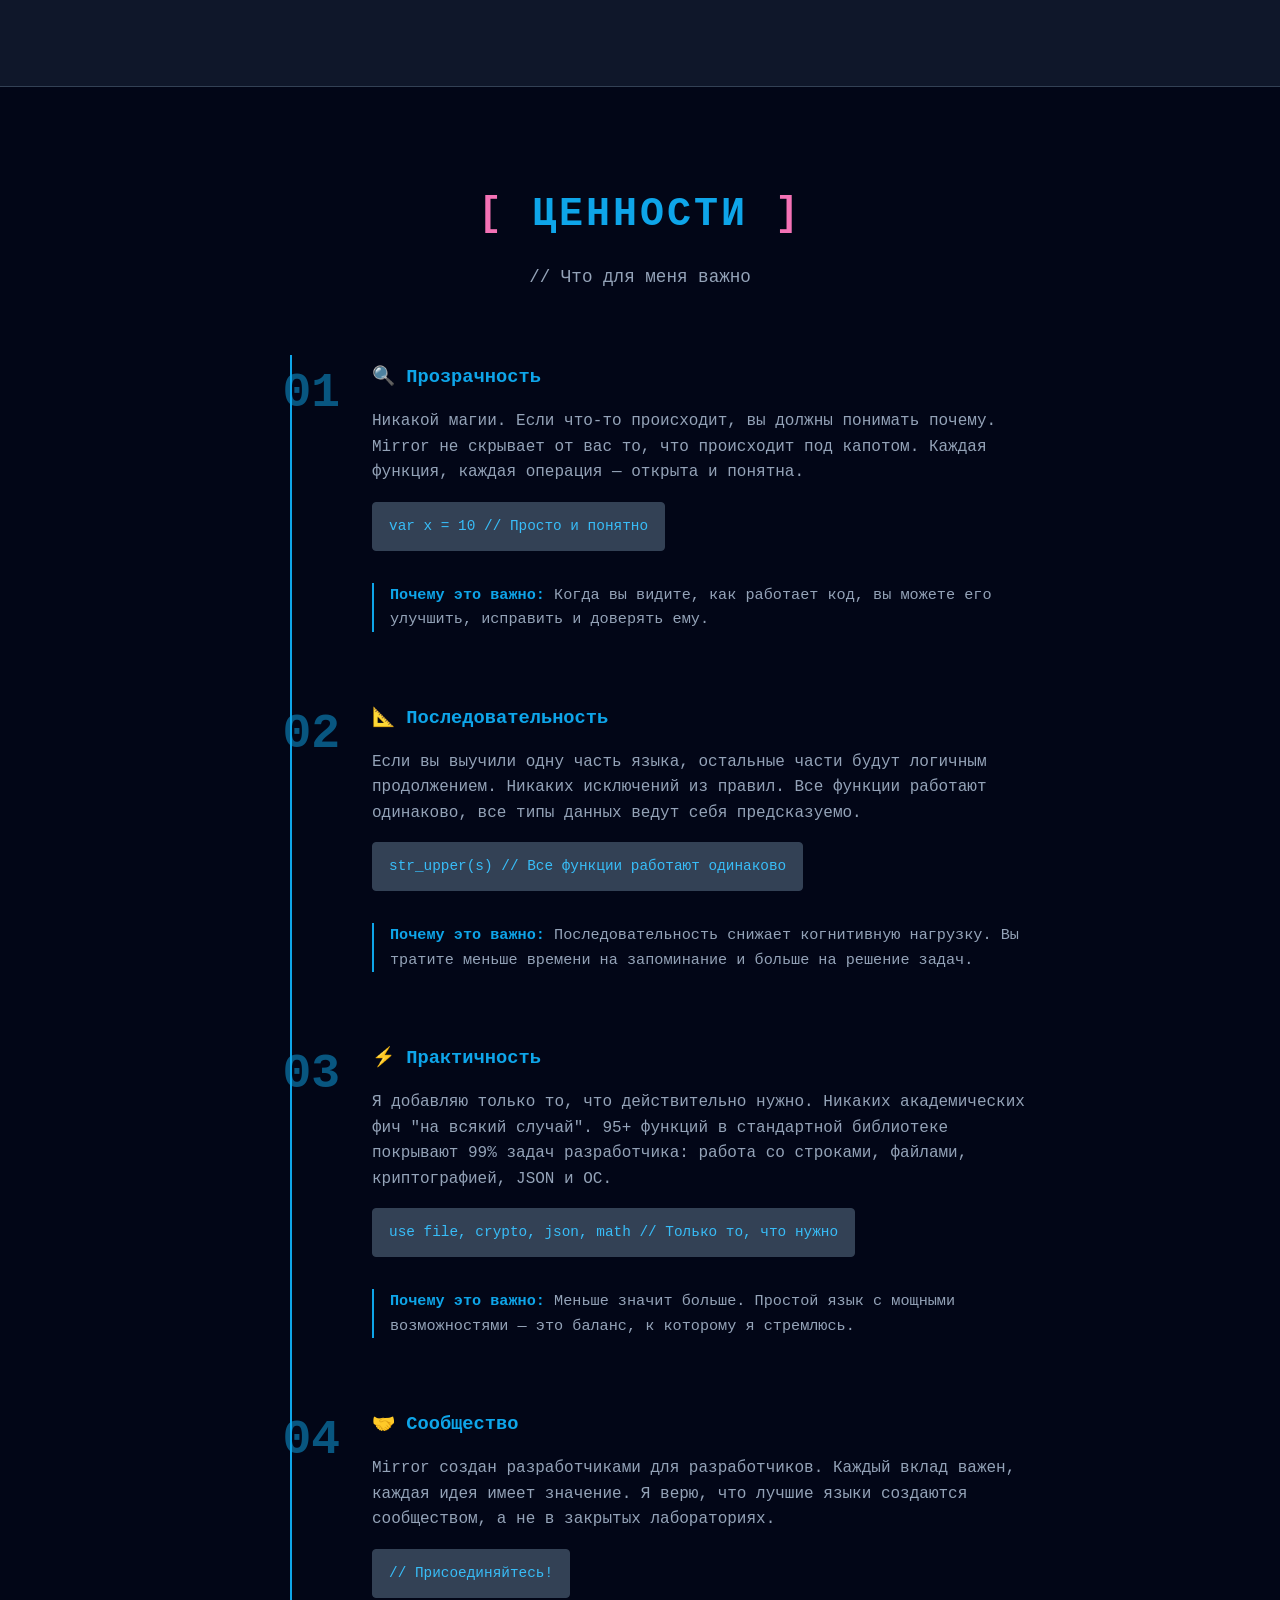
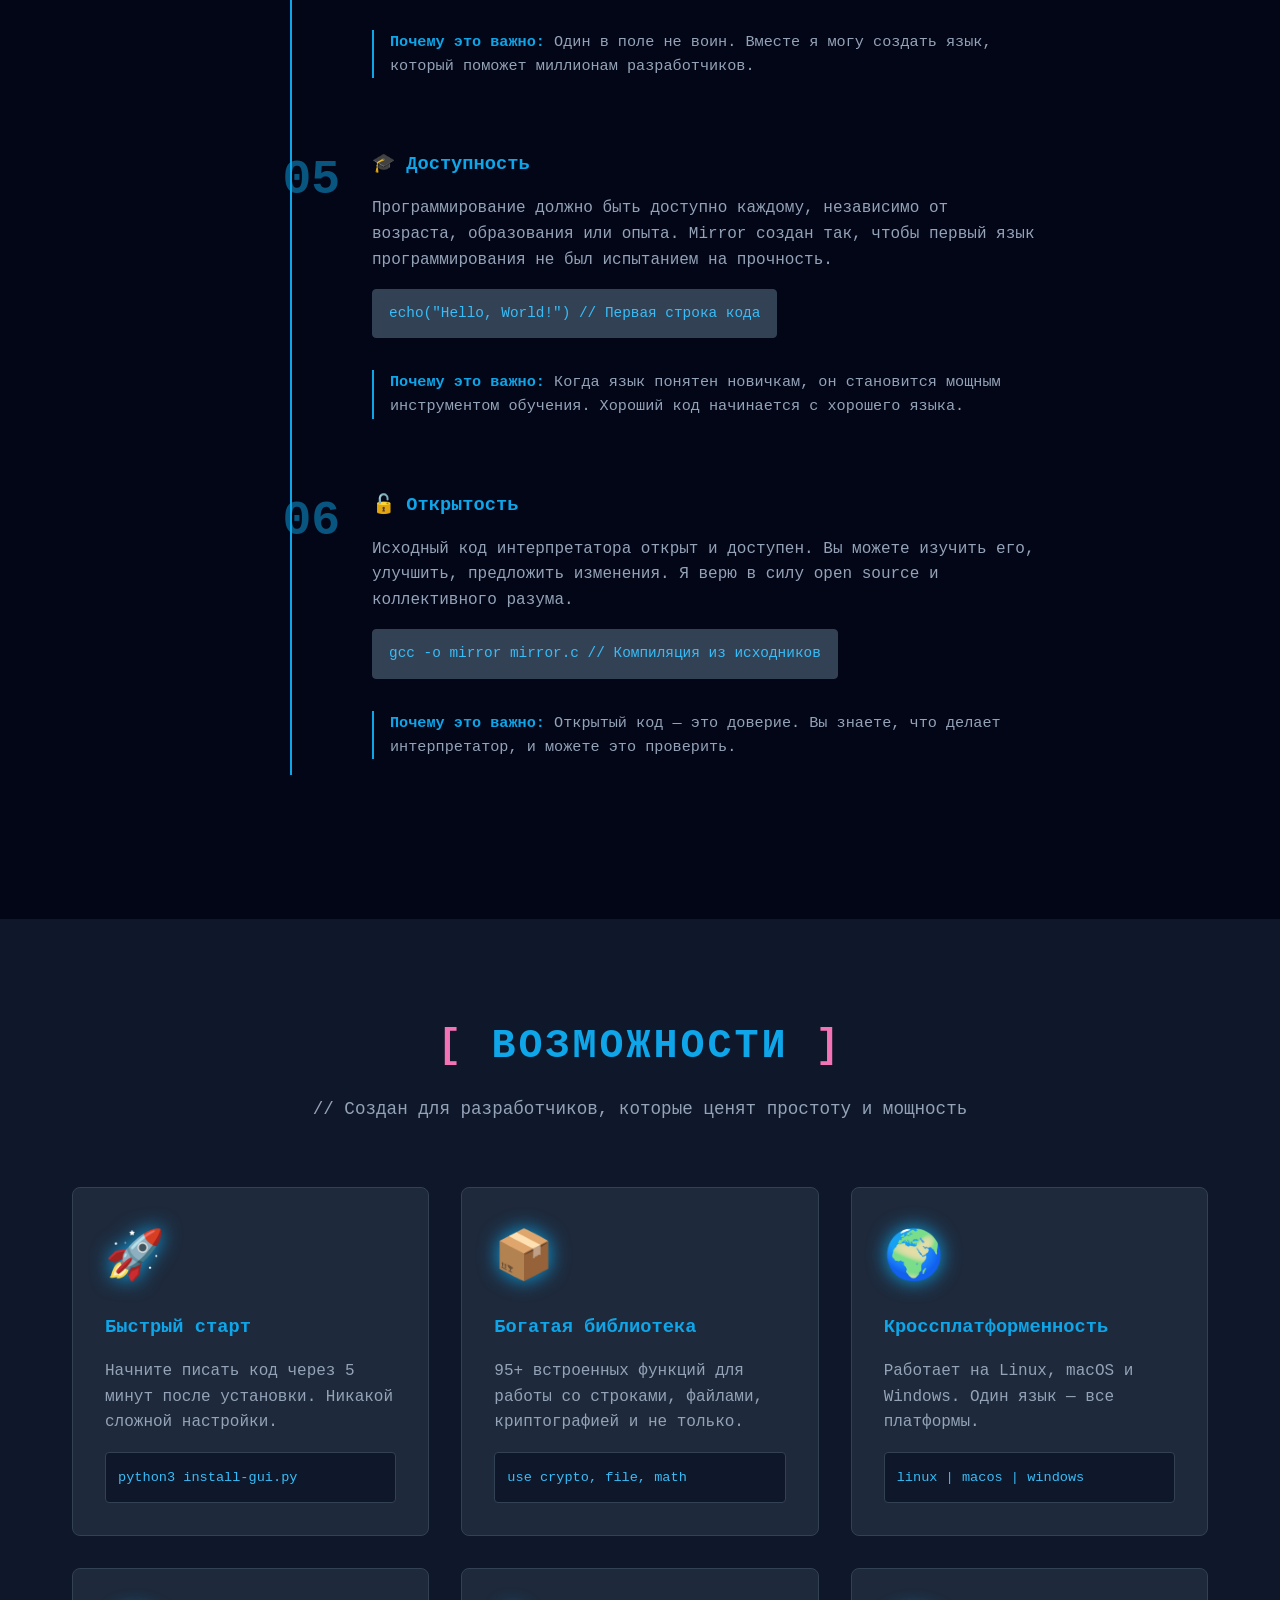
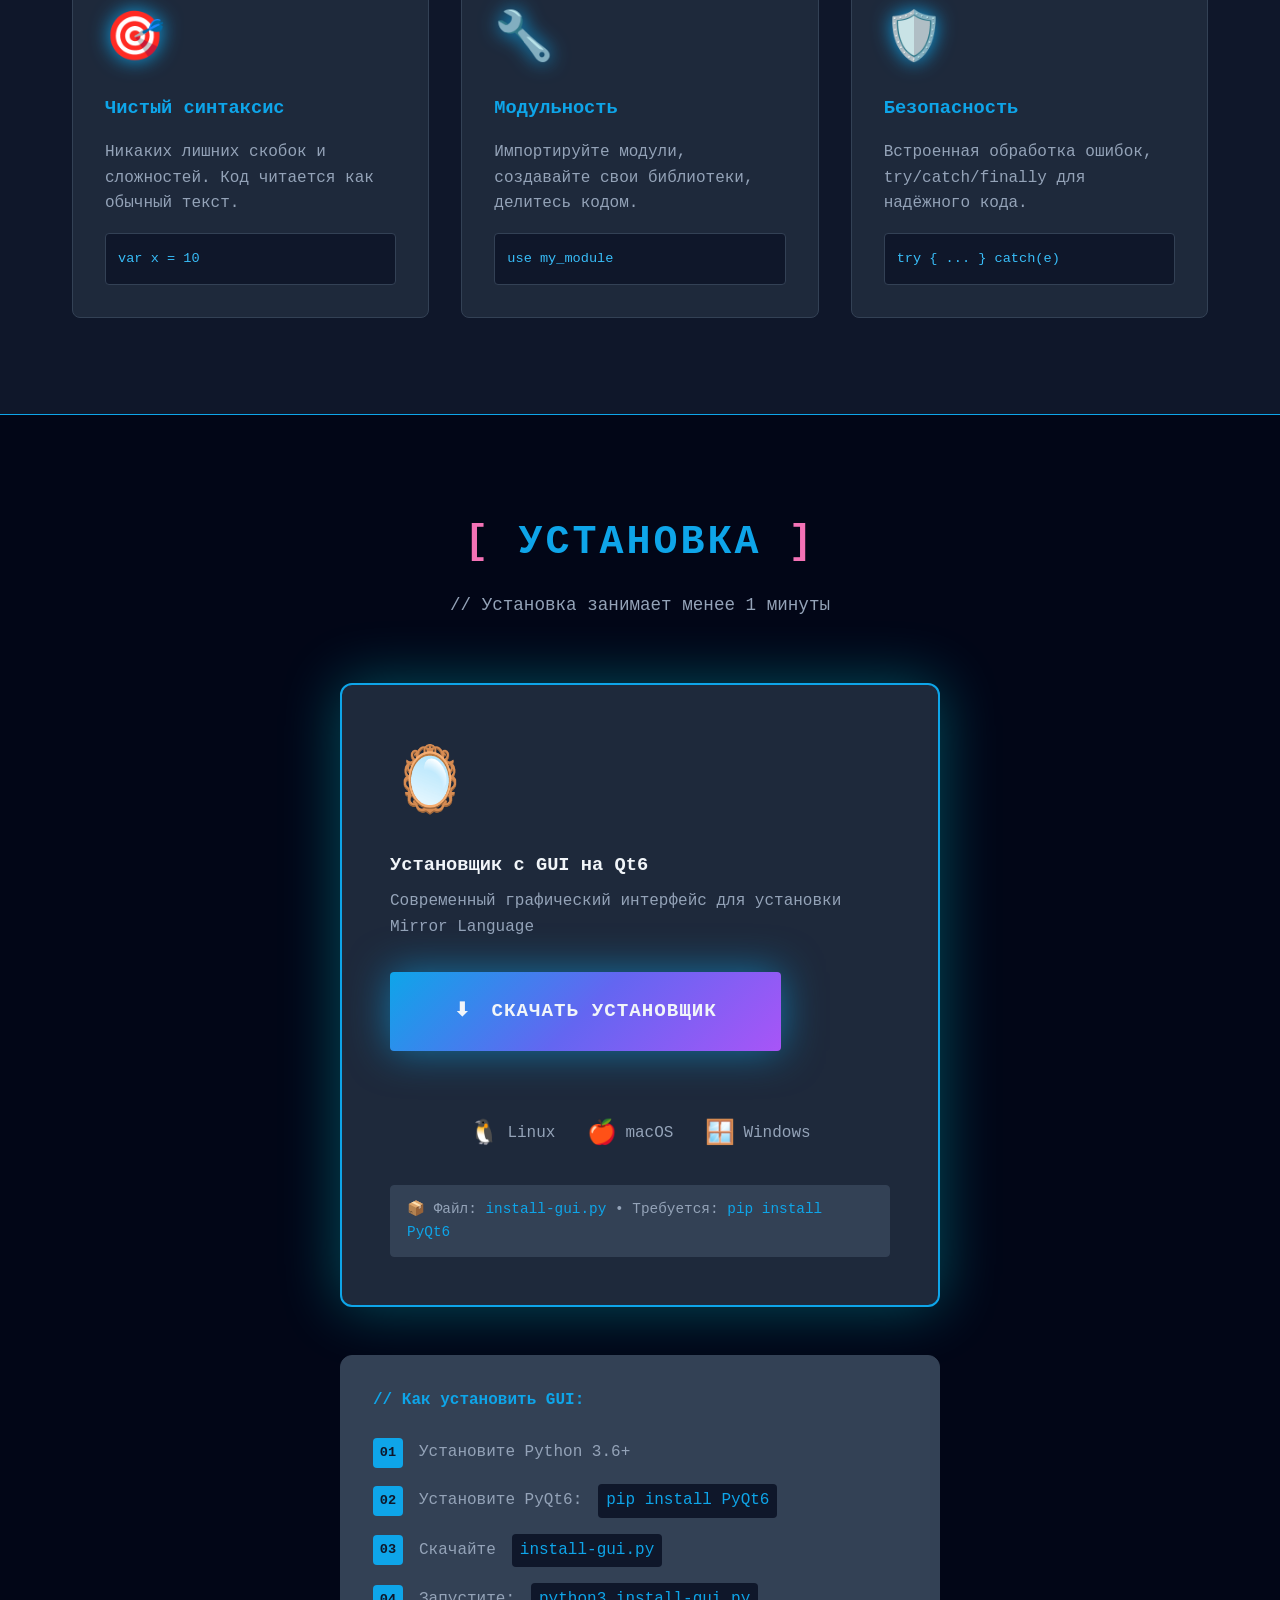
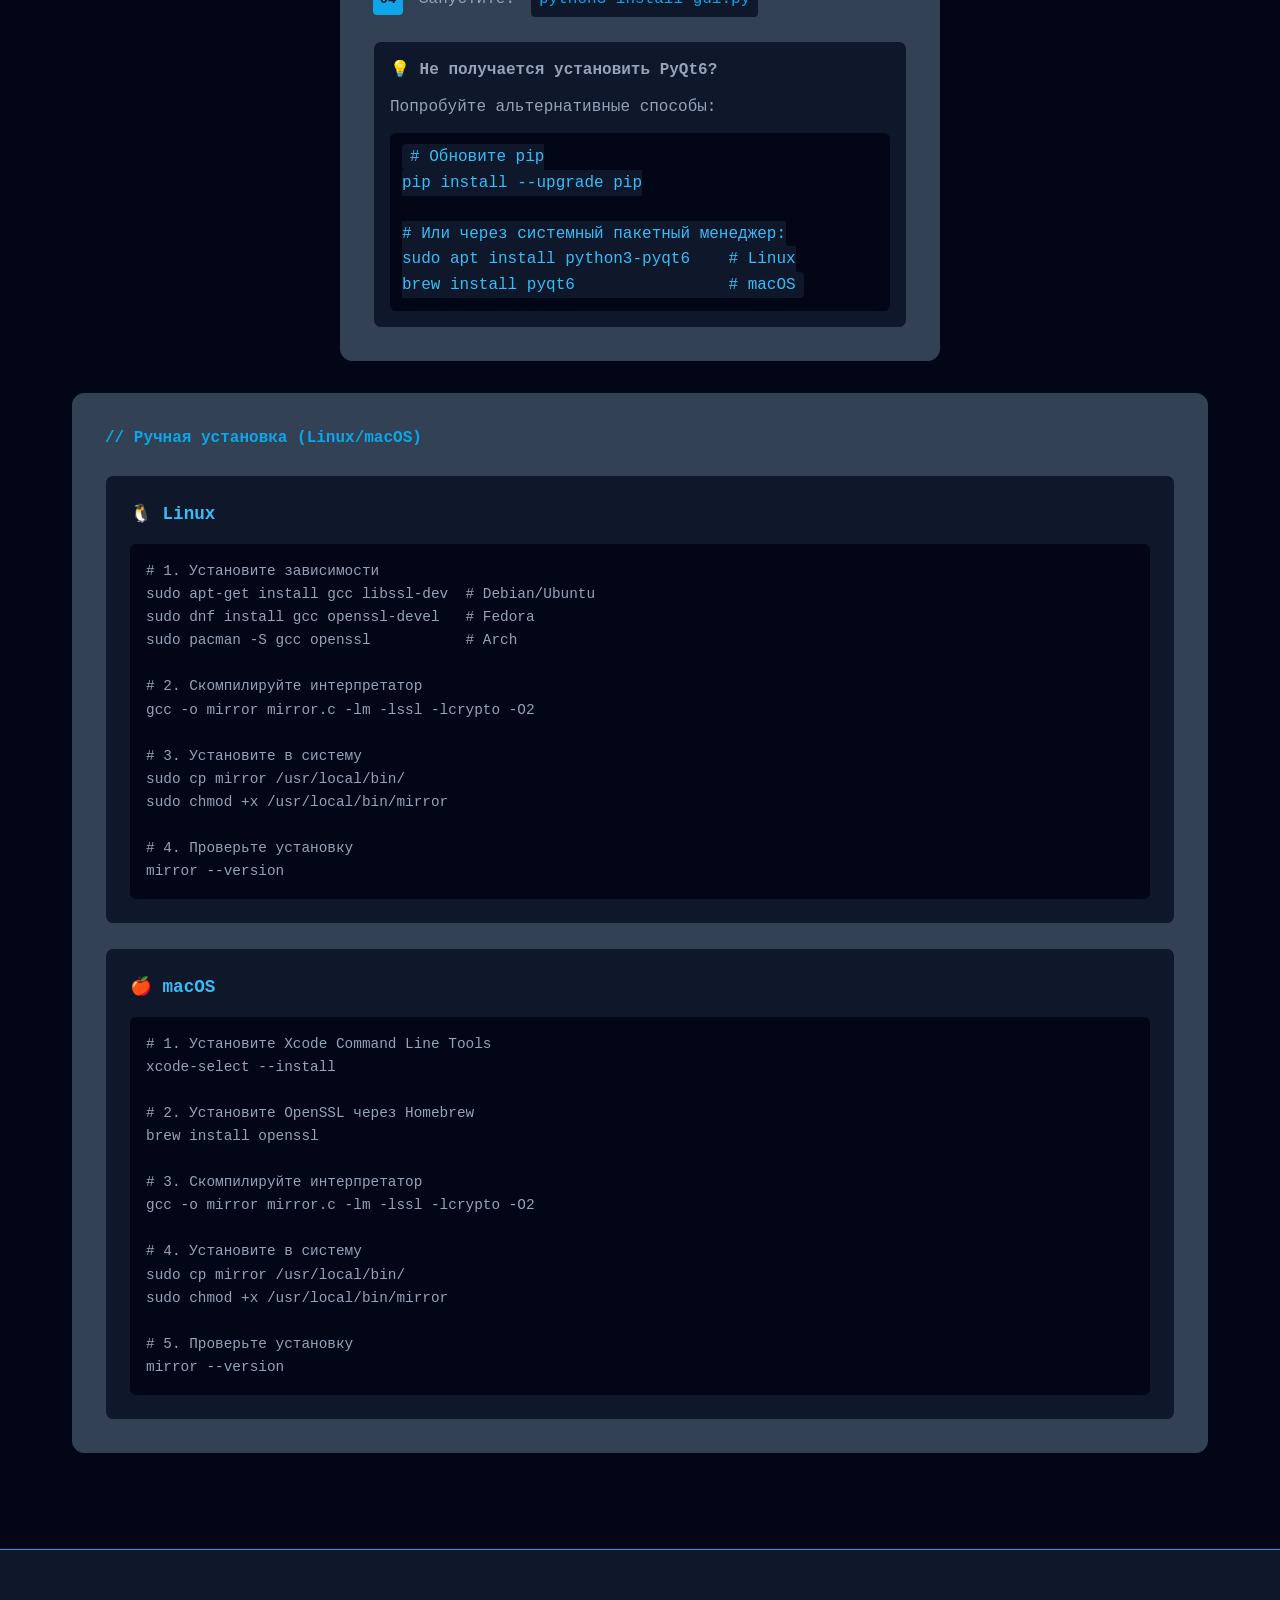
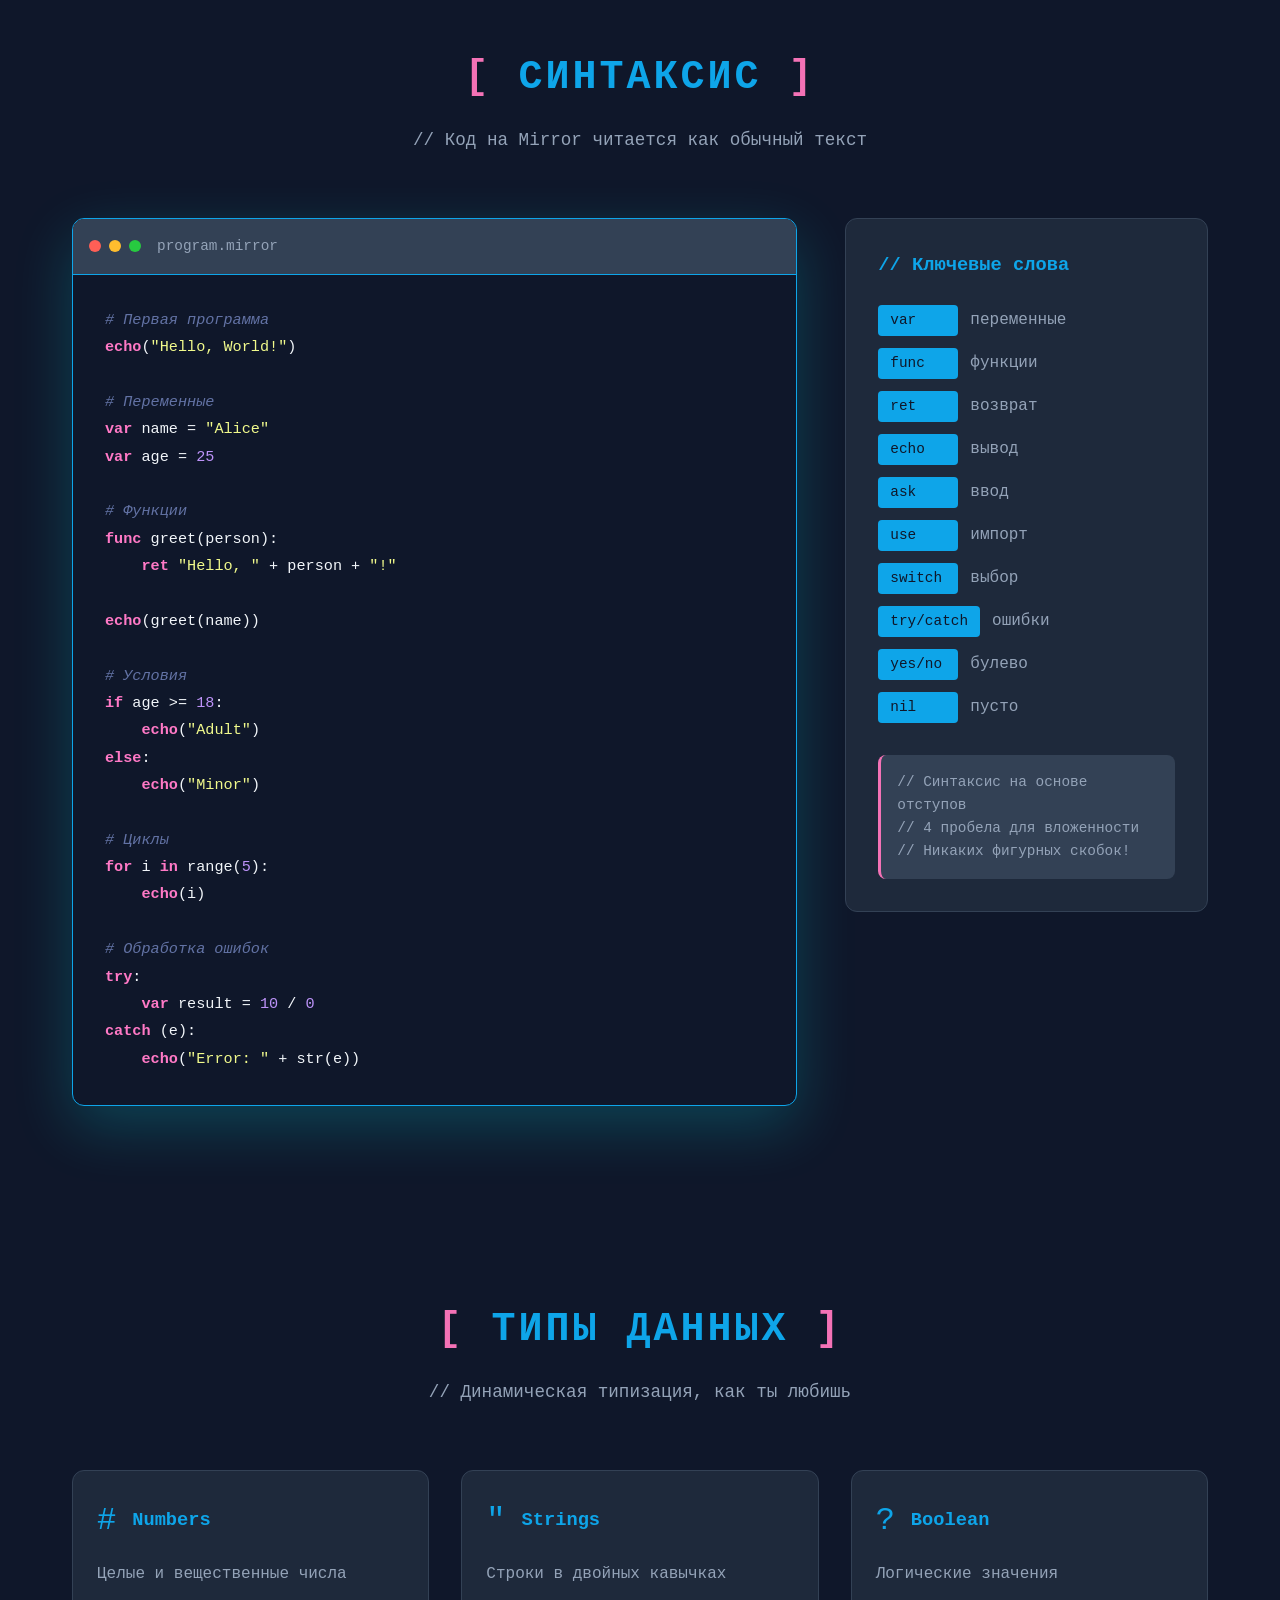
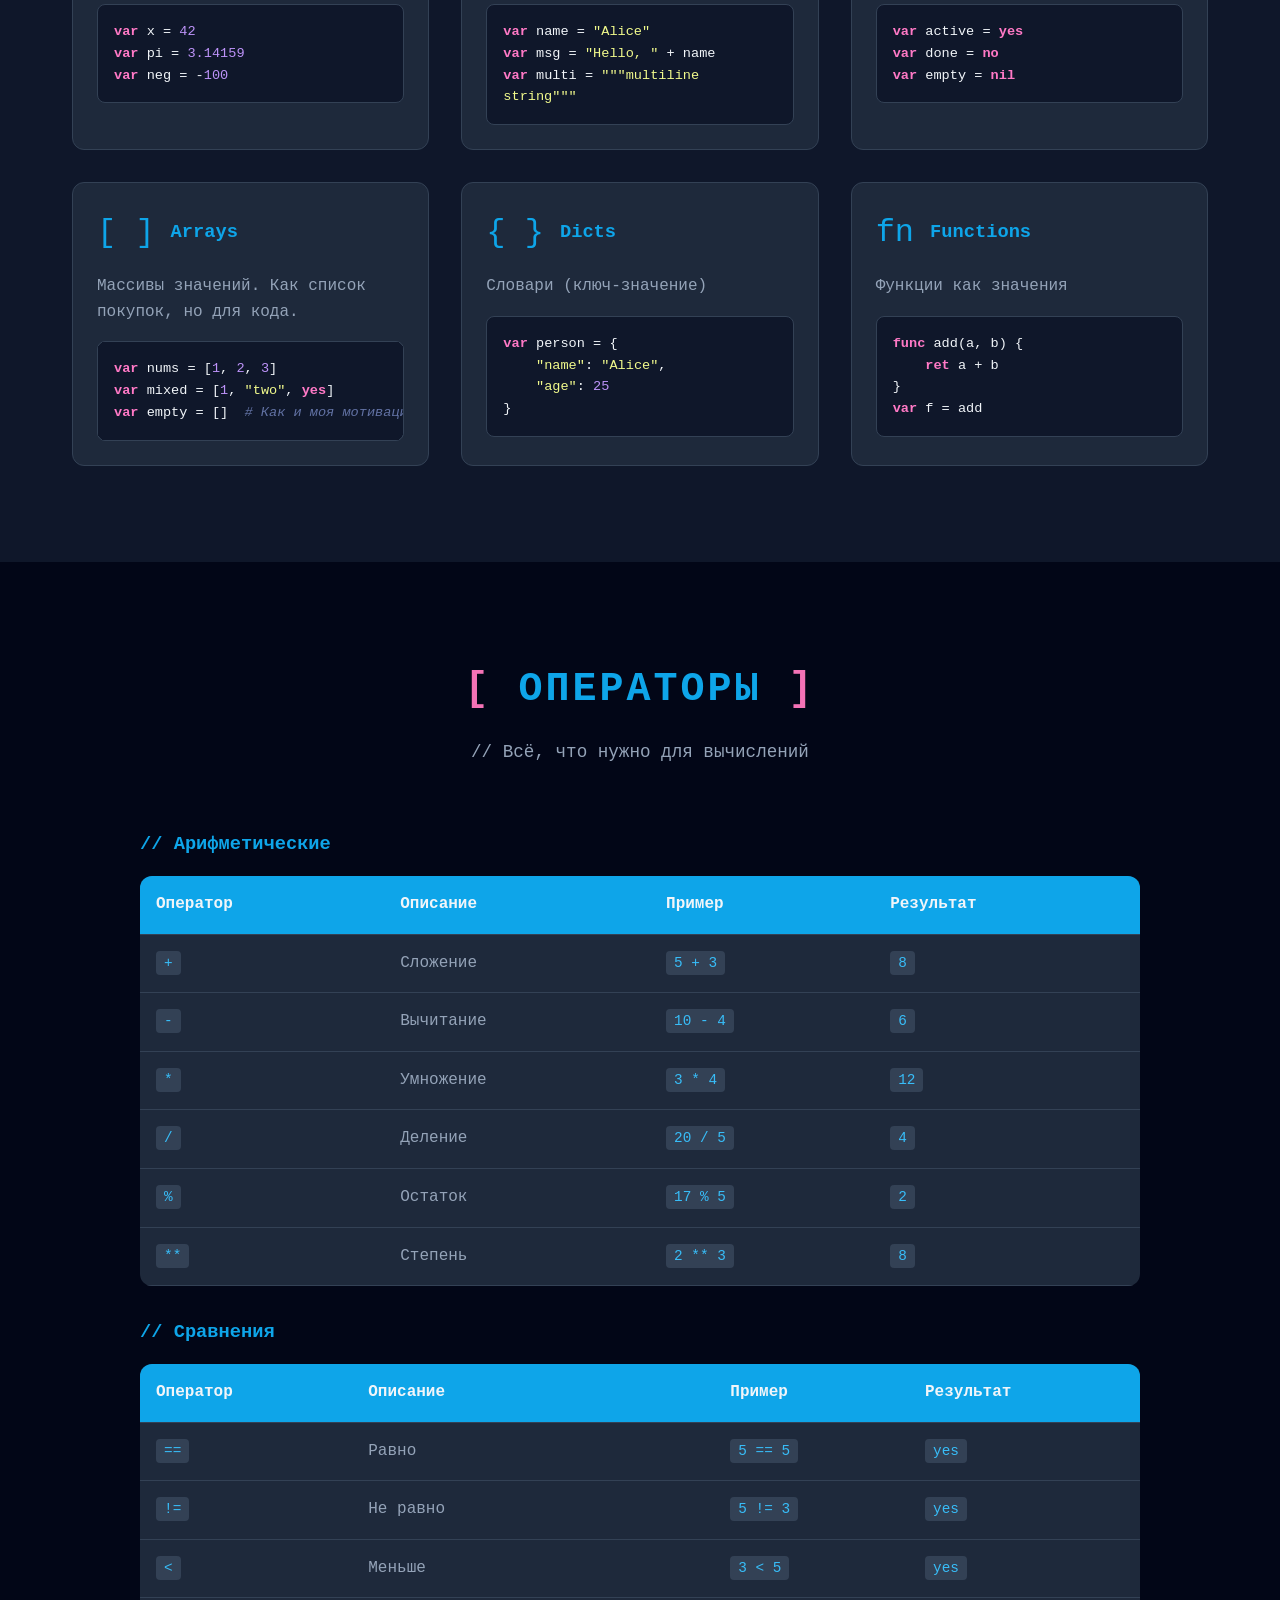
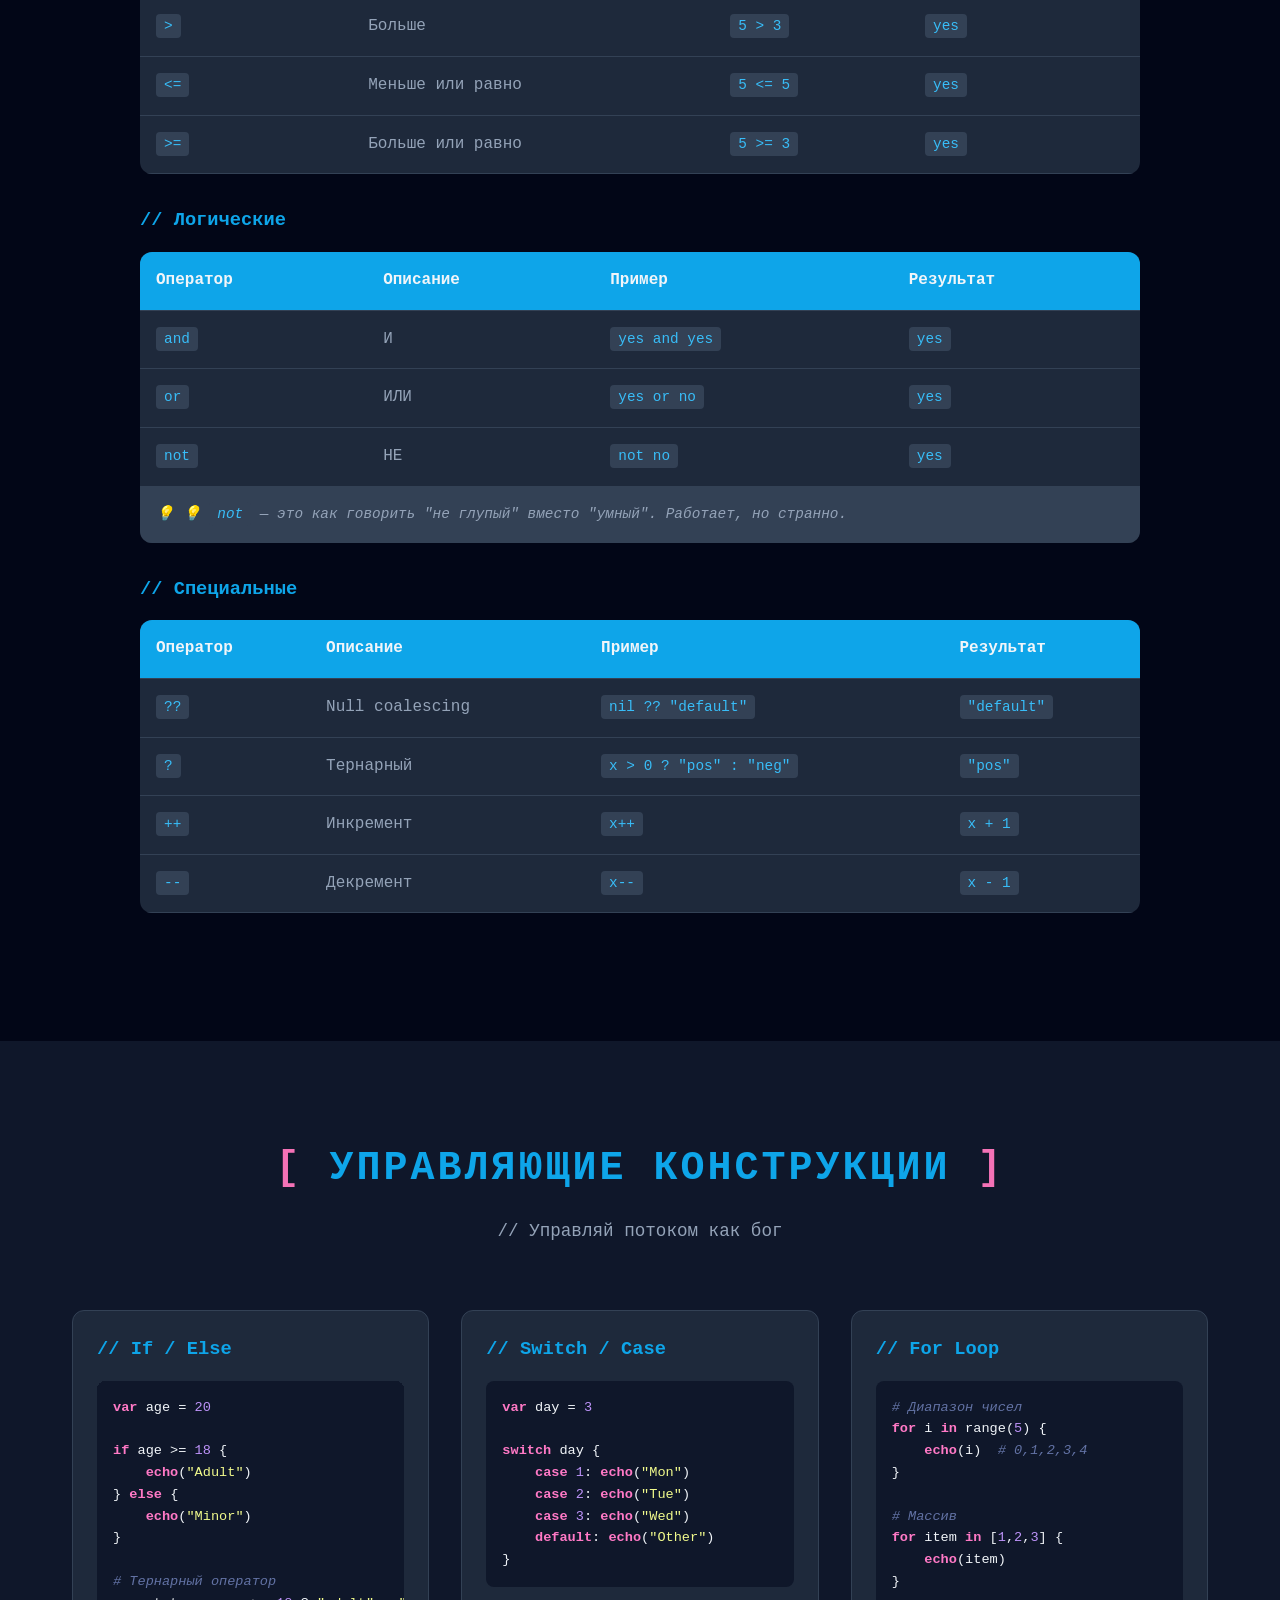
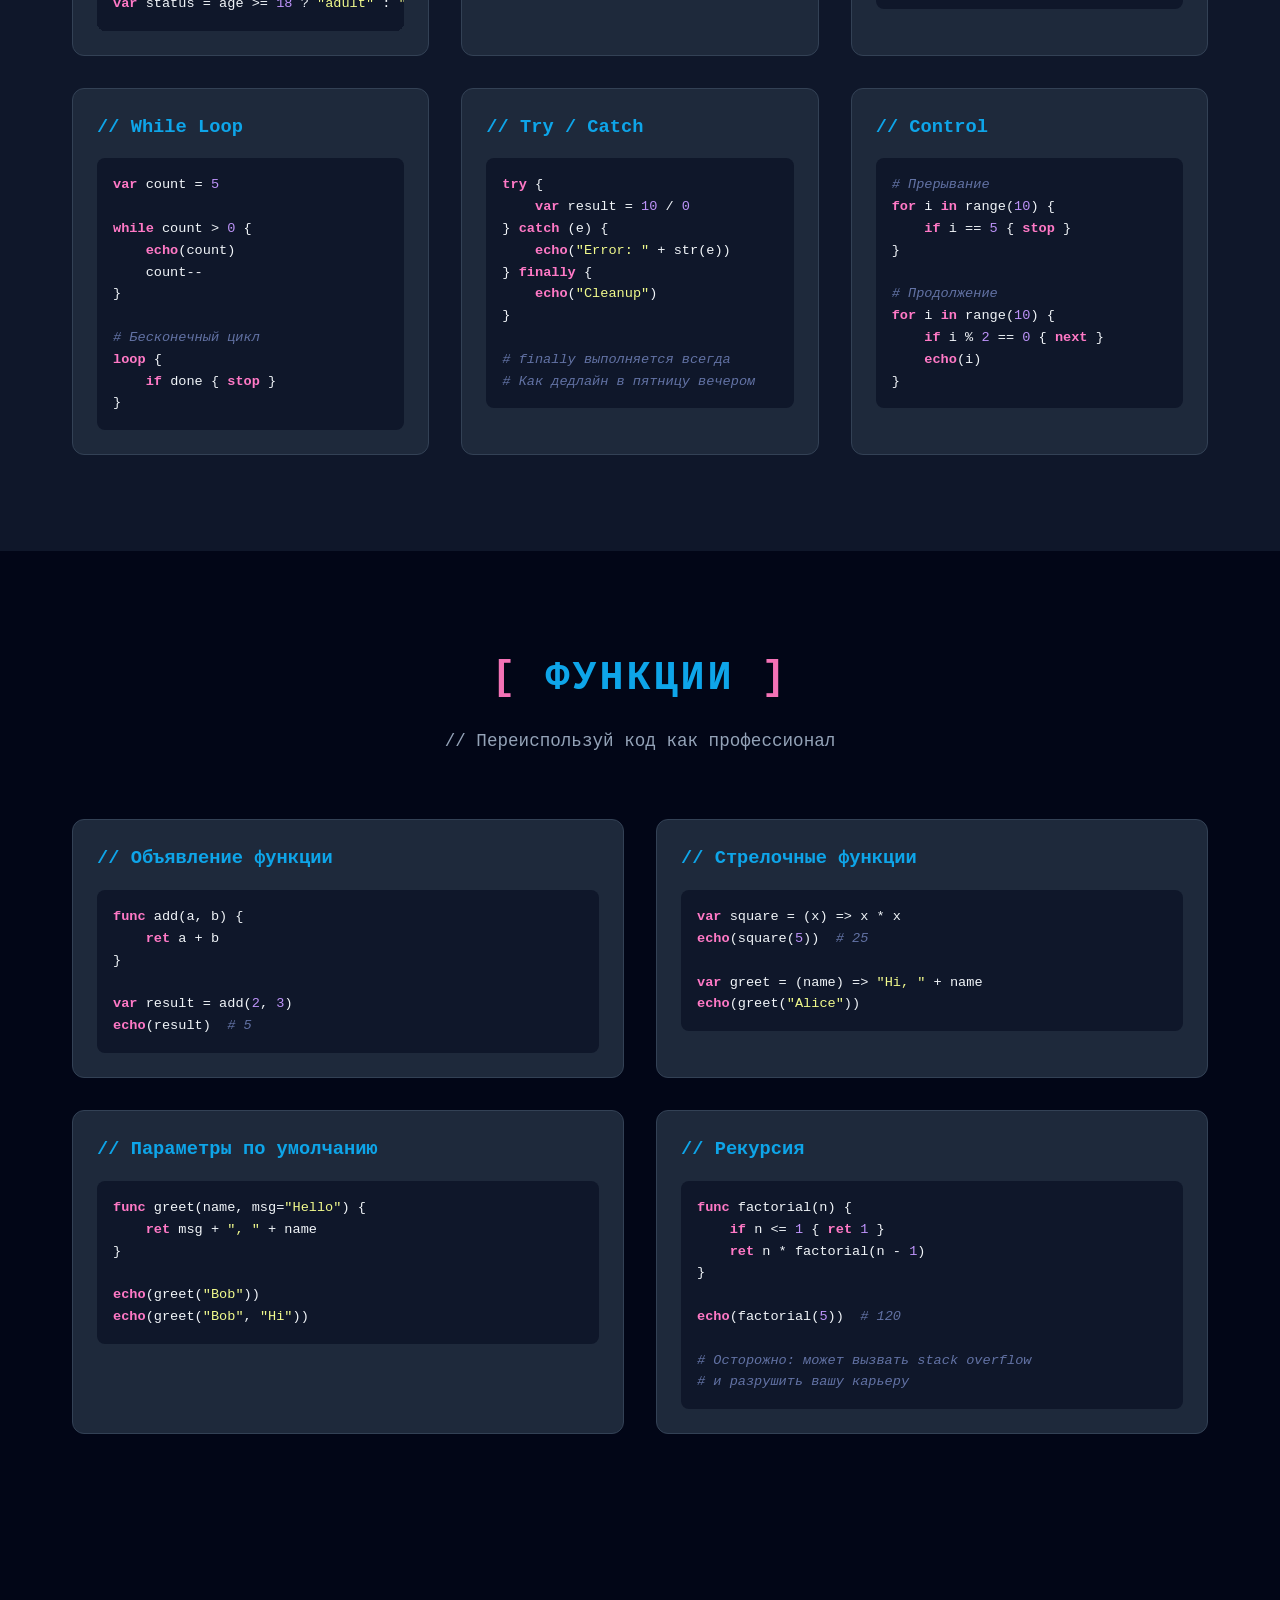
==== commit 2a8e1d1b: "Тест нового концепта Если заметили неисправность, пишите на почту, указанную в профиле!  Тест ново" ====
--- a/index.html
+++ b/index.html
@@ -95,6 +95,7 @@
                 <li><a href="#operators"><span class="nav-hash">#</span>операторы</a></li>
                 <li><a href="#controlflow"><span class="nav-hash">#</span>поток</a></li>
                 <li><a href="#functions"><span class="nav-hash">#</span>функции</a></li>
+                <li><a href="#mirrorfunc"><span class="nav-hash">#</span>mirrorfunc</a></li>
                 <li><a href="#stdlib"><span class="nav-hash">#</span>библиотека</a></li>
                 <li><a href="#community"><span class="nav-hash">#</span>сообщество</a></li>
             </ul>
@@ -873,7 +874,107 @@
                 </div>
             </div>
         </section>
-        
+
+        <!-- Mirror Functions Section -->
+        <section id="mirrorfunc" class="section mirrorfunc">
+            <div class="container">
+                <h2 class="section-title"><span class="title-bracket">[</span> Зеркальные функции <span class="title-bracket">]</span></h2>
+                <p class="section-subtitle">// Уникальная особенность Mirror — выполнение в обратном порядке</p>
+
+                <div class="mirrorfunc-intro">
+                    <div class="mirror-badge">🪞</div>
+                    <p class="lead">
+                        Mirror — первый язык программирования с поддержкой <strong>зеркальных функций</strong>.
+                        Они выполняют код в <span class="highlight">обратном хронологическом порядке</span> — 
+                        от последнего оператора к первому.
+                    </p>
+                </div>
+
+                <div class="mirrorfunc-showcase">
+                    <div class="mirror-comparison">
+                        <div class="comparison-side">
+                            <h4>// Обычная функция</h4>
+                            <pre><code><span class="keyword">func</span> normal():
+    <span class="keyword">echo</span>(<span class="string">"first"</span>)
+    <span class="keyword">echo</span>(<span class="string">"second"</span>)
+    <span class="keyword">echo</span>(<span class="string">"third"</span>)
+
+normal()
+<span class="comment"># Вывод:</span>
+<span class="comment"># first</span>
+<span class="comment"># second</span>
+<span class="comment"># third</span></code></pre>
+                        </div>
+                        <div class="comparison-side">
+                            <h4>// Зеркальная функция</h4>
+                            <pre><code><span class="keyword">mirrorfunc</span> mirror():
+    <span class="keyword">echo</span>(<span class="string">"first"</span>)
+    <span class="keyword">echo</span>(<span class="string">"second"</span>)
+    <span class="keyword">echo</span>(<span class="string">"third"</span>)
+
+mirror()
+<span class="comment"># Вывод:</span>
+<span class="comment"># third</span>
+<span class="comment"># second</span>
+<span class="comment"># first</span></code></pre>
+                        </div>
+                    </div>
+                </div>
+
+                <div class="mirrorfunc-features">
+                    <h3>// Когда использовать mirrorfunc?</h3>
+                    <div class="features-cards">
+                        <div class="feature-card">
+                            <h4>🔄 Обратные операции</h4>
+                            <p>Автоматическое выполнение действий в обратном порядке — идеально для отмены операций, rollback транзакций, очистки ресурсов.</p>
+                        </div>
+                        <div class="feature-card">
+                            <h4>🎯 Декларативный код</h4>
+                            <p>Описывайте логику в естественном порядке, а выполнение произойдёт зеркально — полезно для стековых операций.</p>
+                        </div>
+                        <div class="feature-card">
+                            <h4>🧪 Тестирование</h4>
+                            <p>Тестируйте инварианты: создайте состояние и проверьте обратное разрушение — отличный способ отладки.</p>
+                        </div>
+                        <div class="feature-card">
+                            <h4>🎨 Креативное программирование</h4>
+                            <p>Создавайте необычные алгоритмы и визуальные эффекты с помощью обратного выполнения.</p>
+                        </div>
+                    </div>
+                </div>
+
+                <div class="mirrorfunc-example">
+                    <h3>// Практический пример: управление ресурсами</h3>
+                    <pre><code><span class="comment"># Зеркальная функция для очистки ресурсов</span>
+<span class="keyword">mirrorfunc</span> cleanup():
+    <span class="keyword">echo</span>(<span class="string">"Closing file..."</span>)
+    <span class="keyword">echo</span>(<span class="string">"Releasing memory..."</span>)
+    <span class="keyword">echo</span>(<span class="string">"Disconnecting from DB..."</span>)
+    <span class="keyword">echo</span>(<span class="string">"Cleanup complete!"</span>)
+
+cleanup()
+<span class="comment"># Вывод:</span>
+<span class="comment"># Cleanup complete!</span>
+<span class="comment"># Disconnecting from DB...</span>
+<span class="comment"># Releasing memory...</span>
+<span class="comment"># Closing file...</span></code></pre>
+                </div>
+
+                <div class="mirrorfunc-syntax">
+                    <h3>// Синтаксис</h3>
+                    <pre><code><span class="keyword">mirrorfunc</span> function_name(param1, param2):
+    <span class="comment"># Тело функции</span>
+    <span class="comment"># Выполняется снизу вверх</span>
+    <span class="keyword">ret</span> value  <span class="comment"># Возврат тоже работает</span></code></pre>
+                    
+                    <div class="note">
+                        <strong>💡 Важно:</strong> Зеркальные функции используют ключевое слово <code>mirrorfunc</code> (слитно).
+                        Отступы работают так же, как в обычных функциях — 4 пробела на уровень вложенности.
+                    </div>
+                </div>
+            </div>
+        </section>
+
         <!-- More Documentation Sections -->
         <section id="stdlib" class="section stdlib">
             <div class="container">
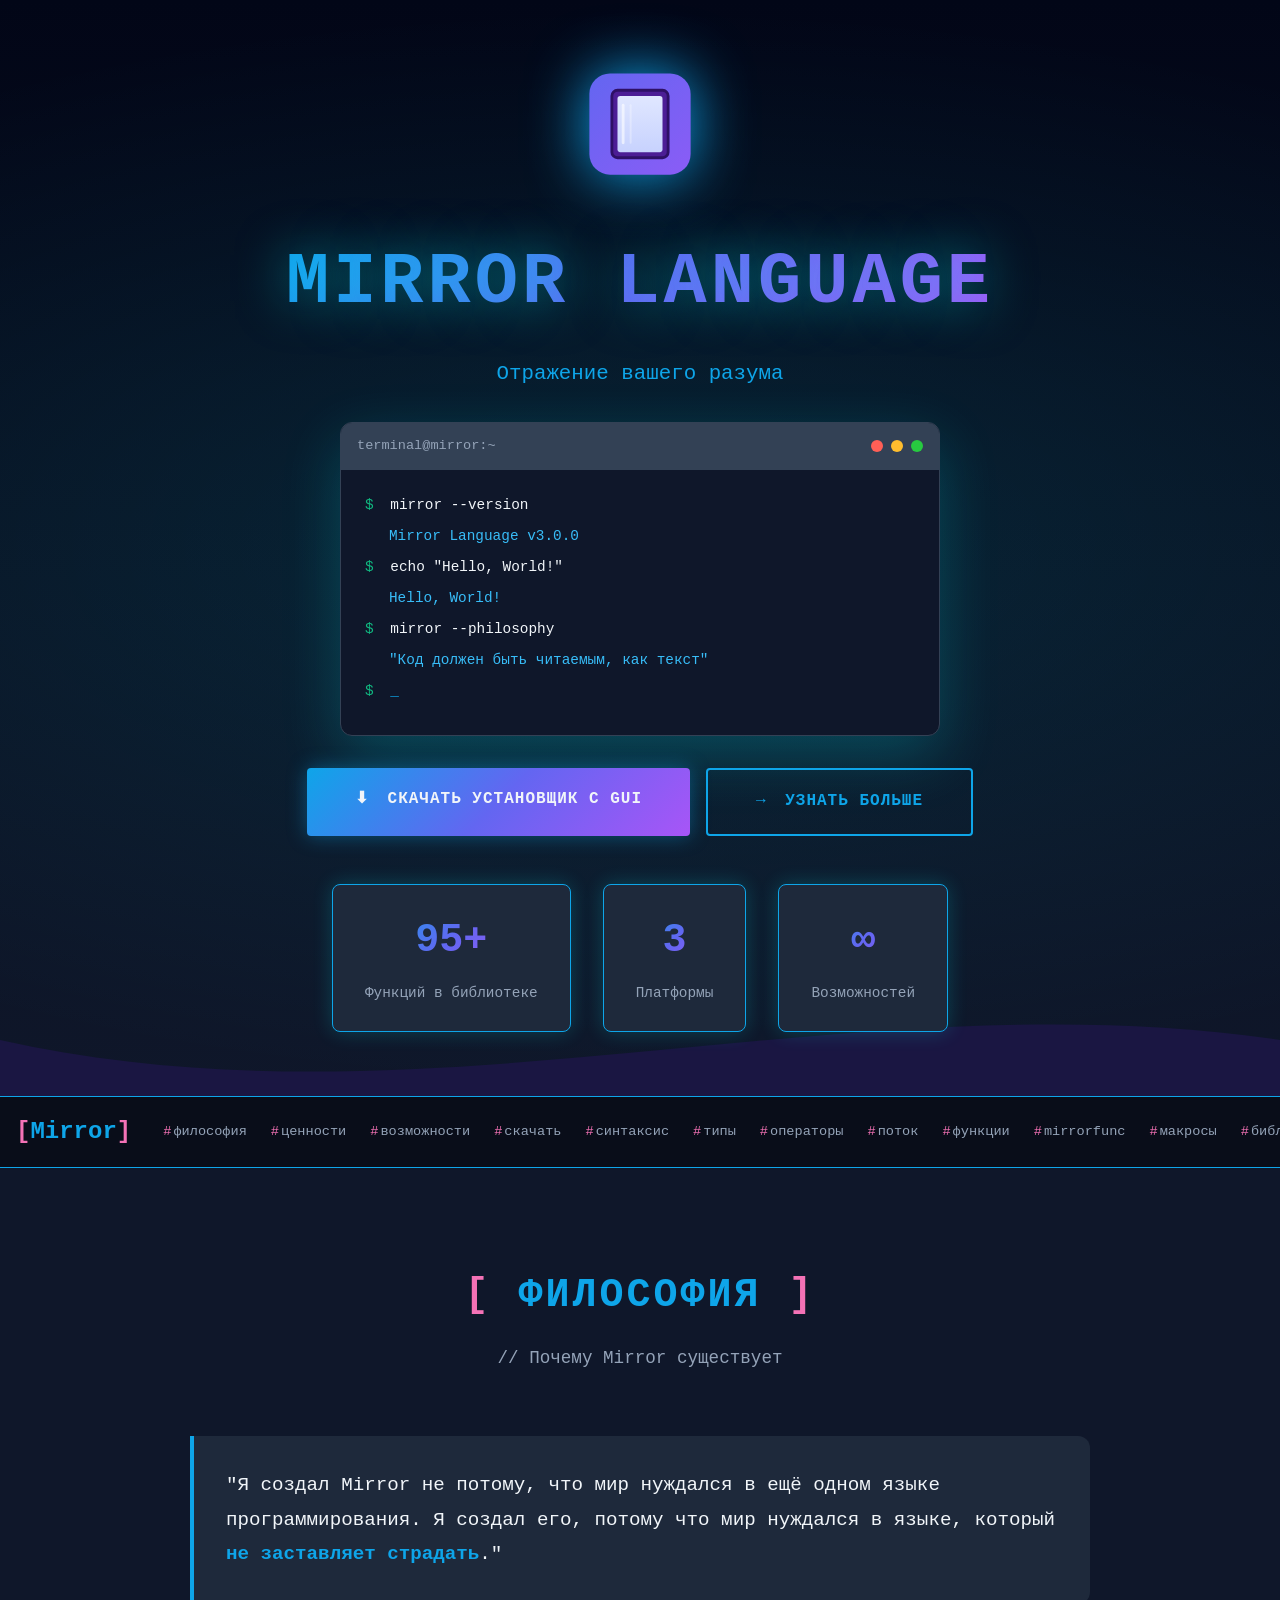
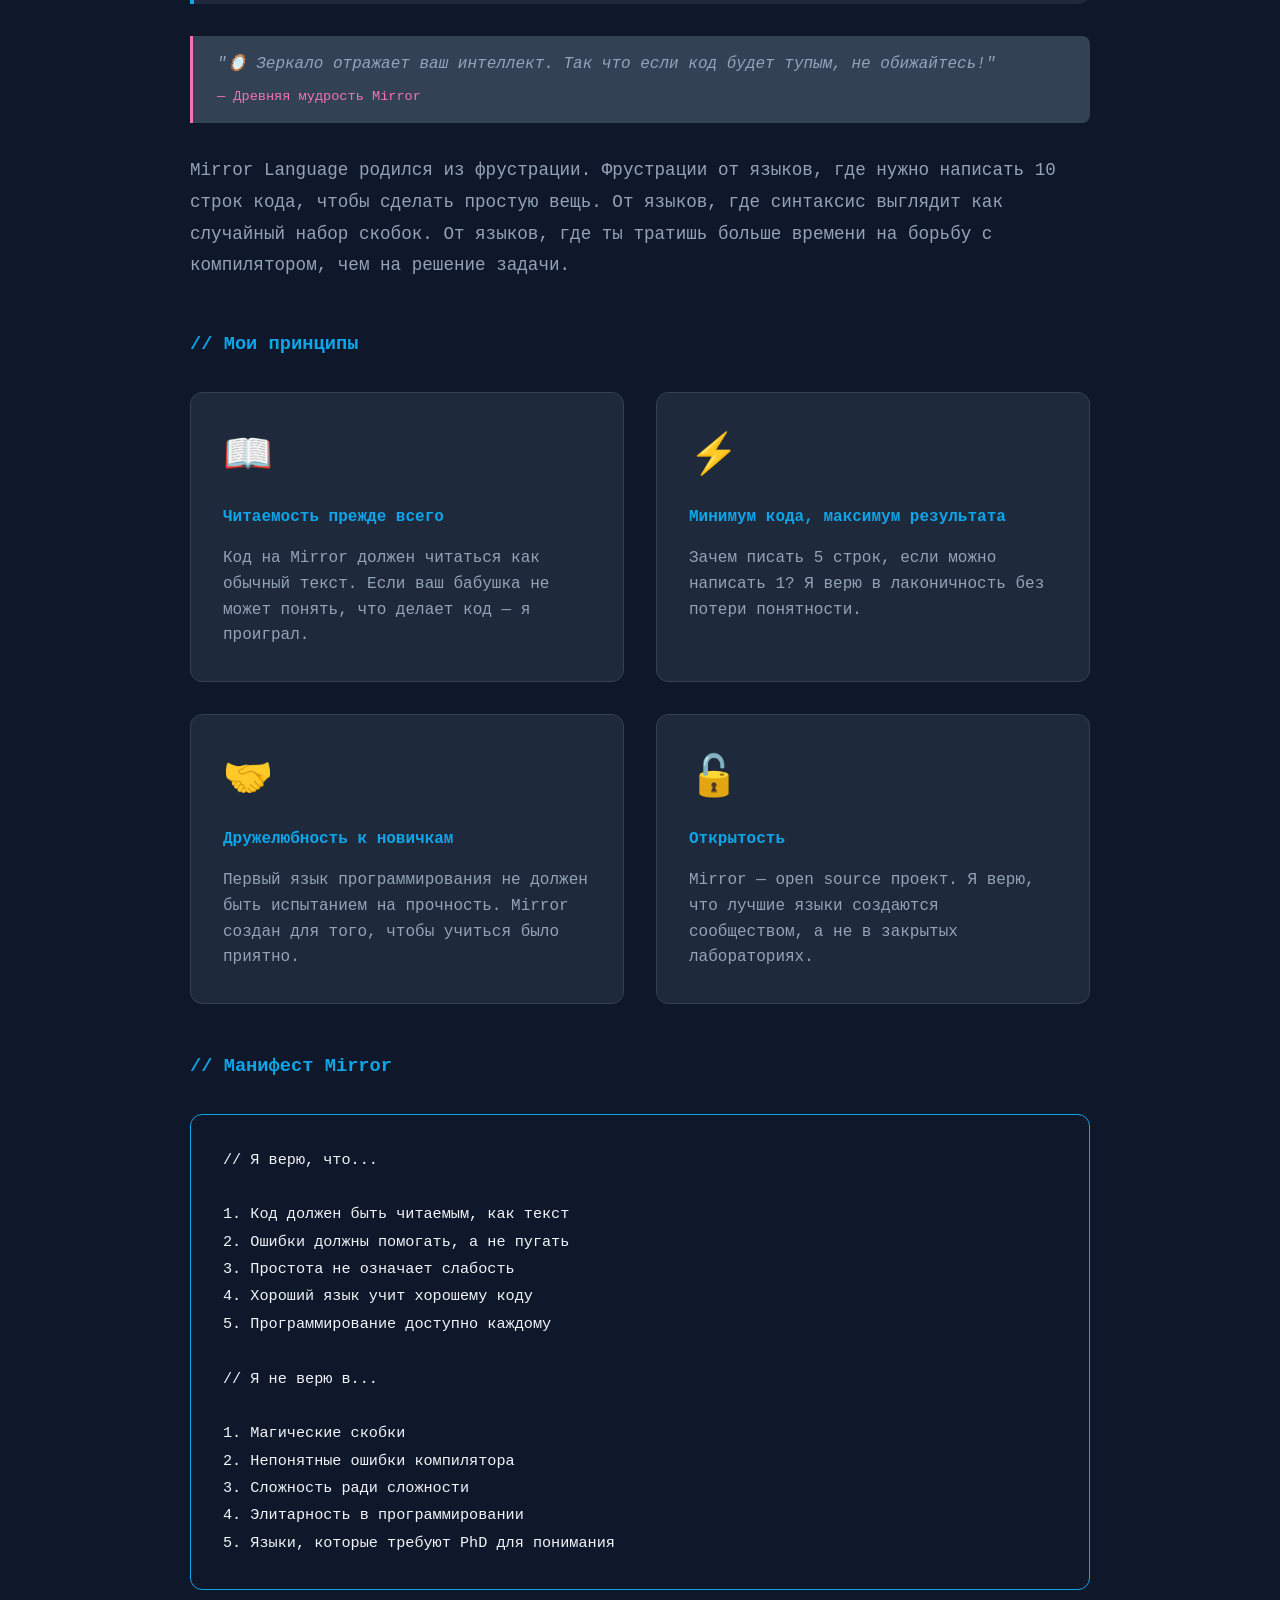
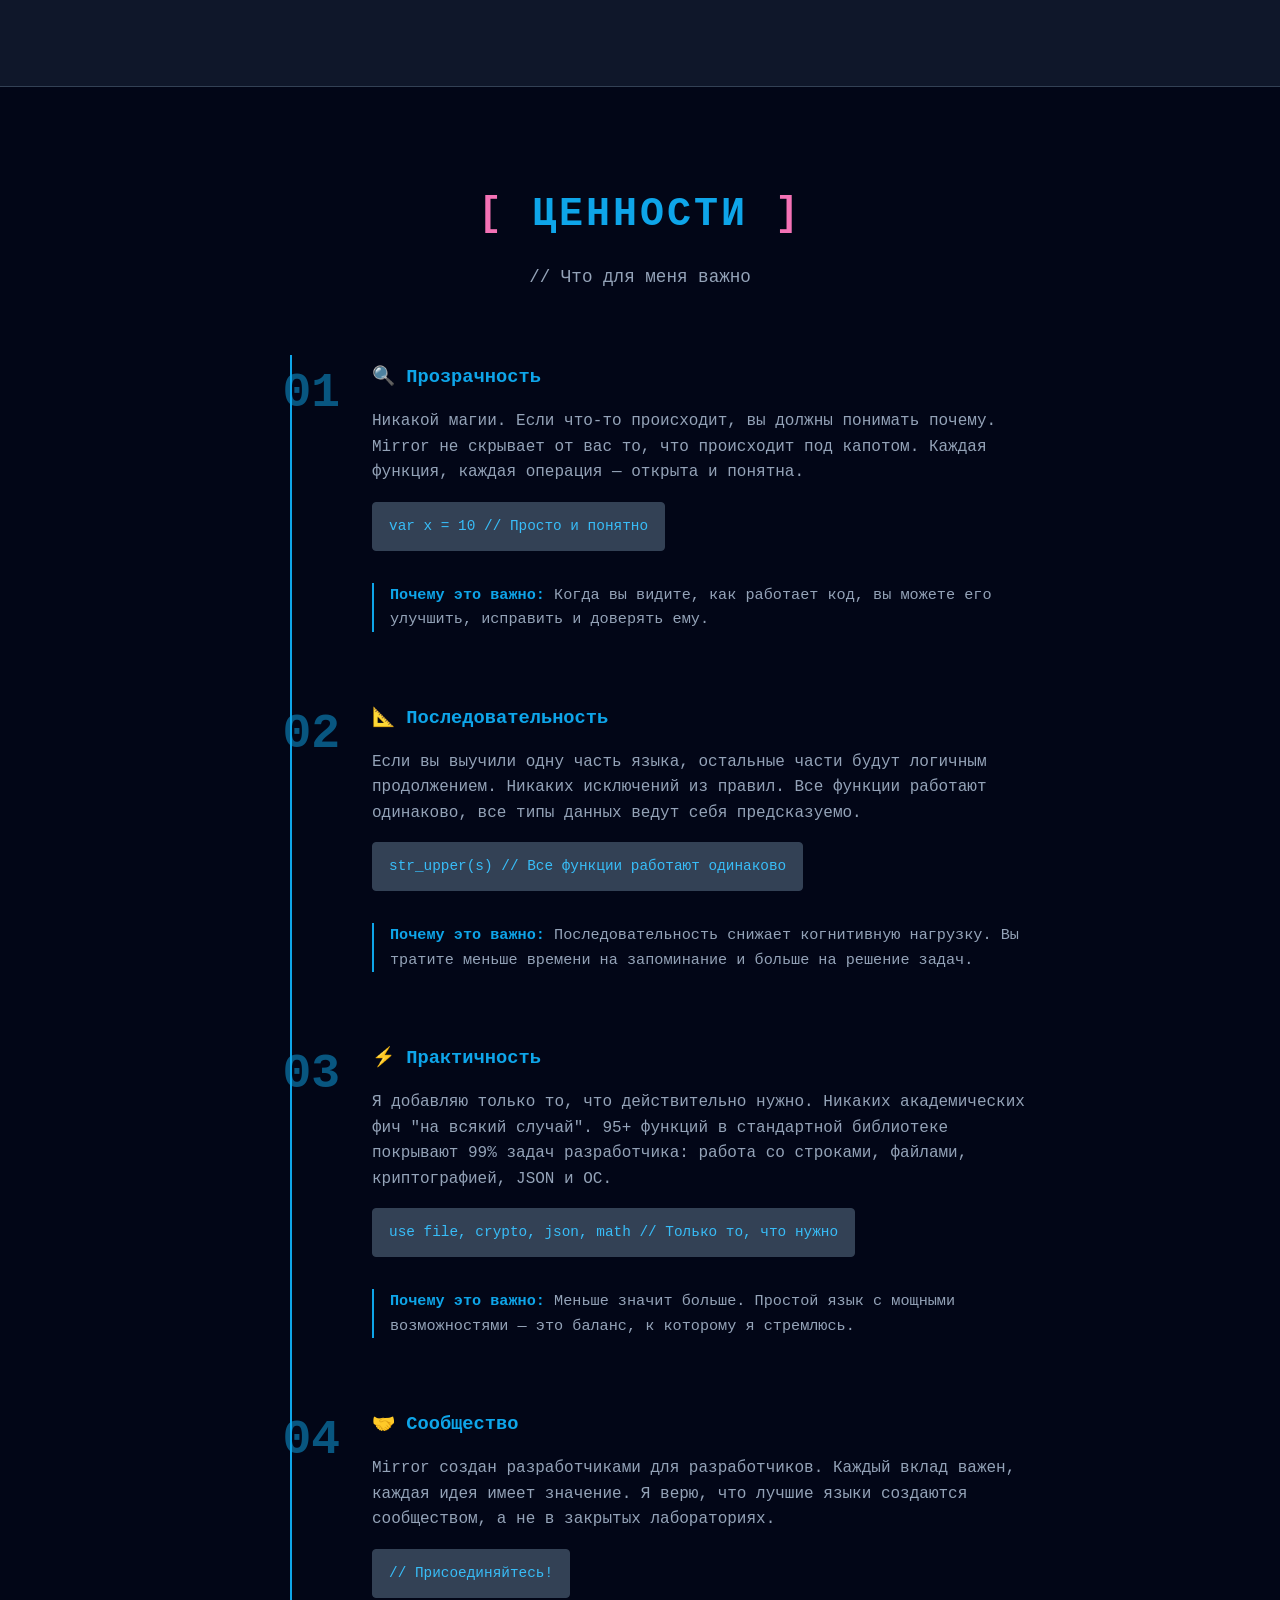
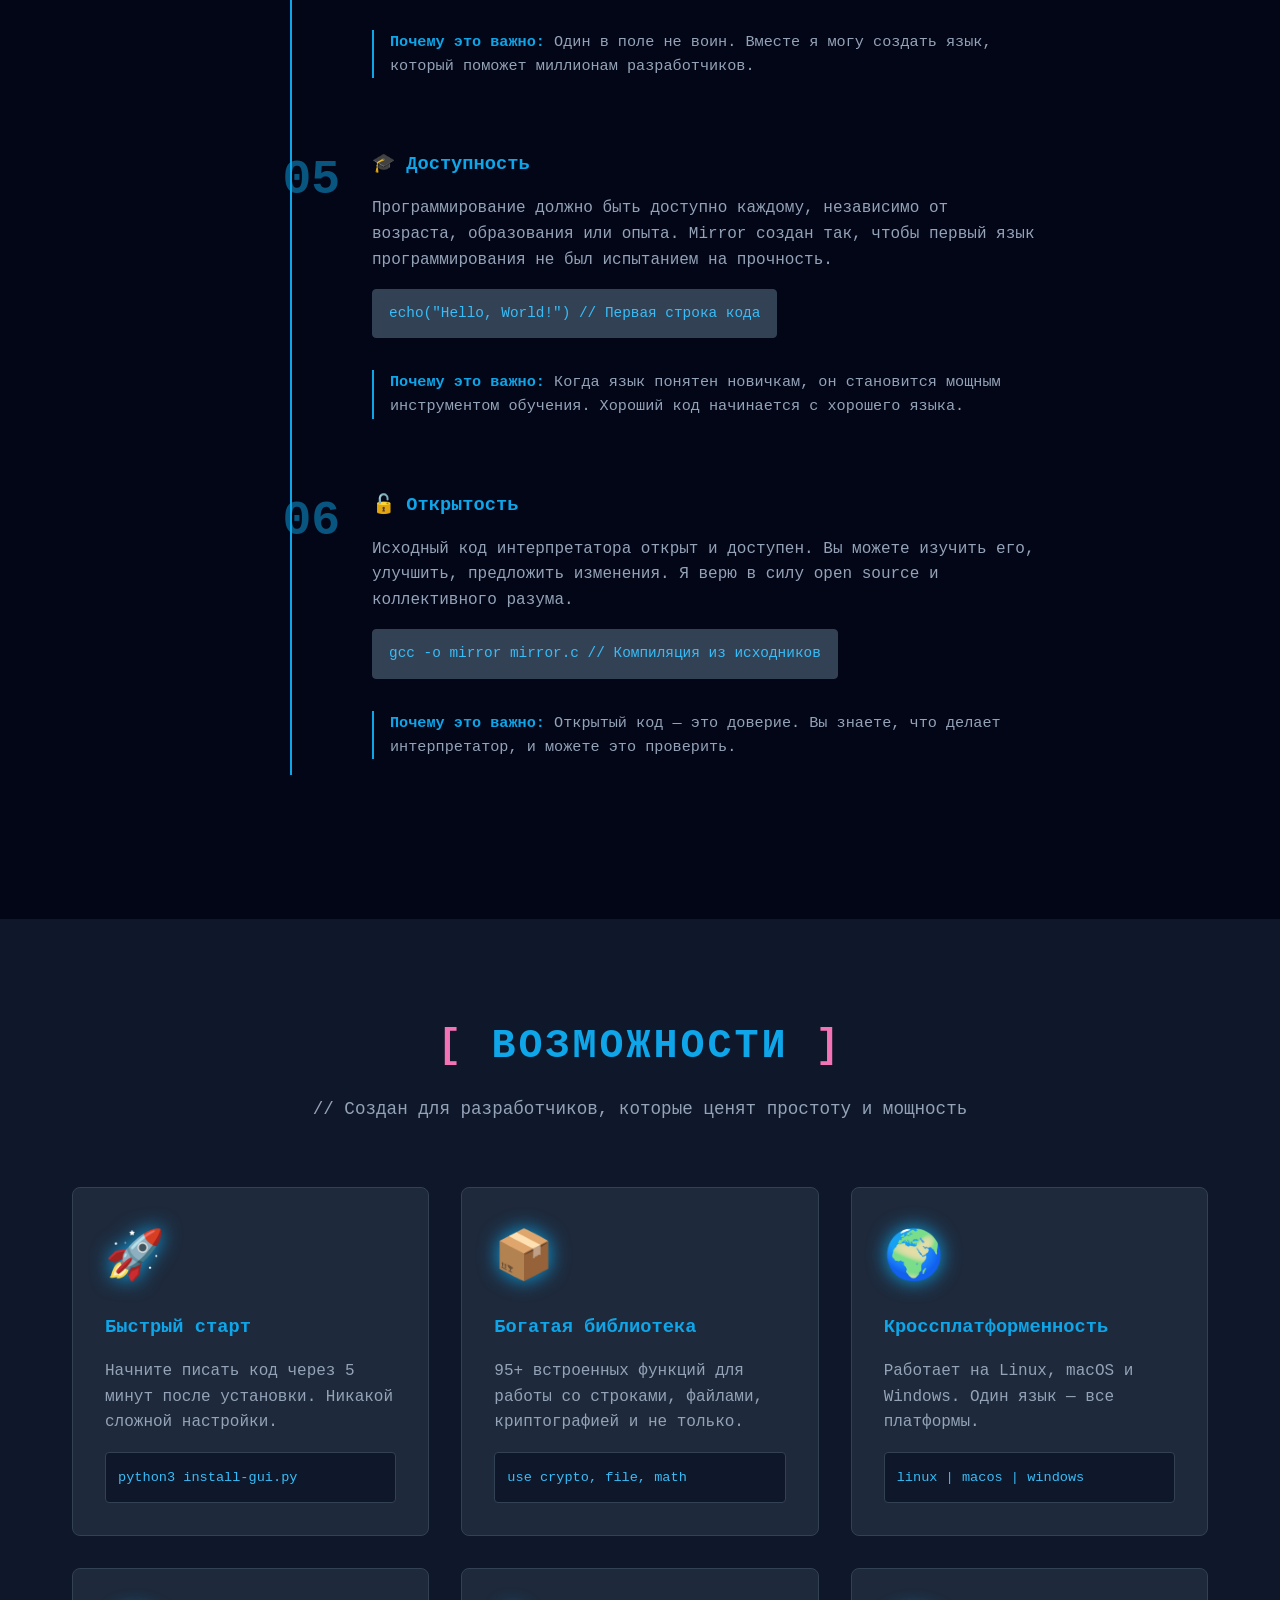
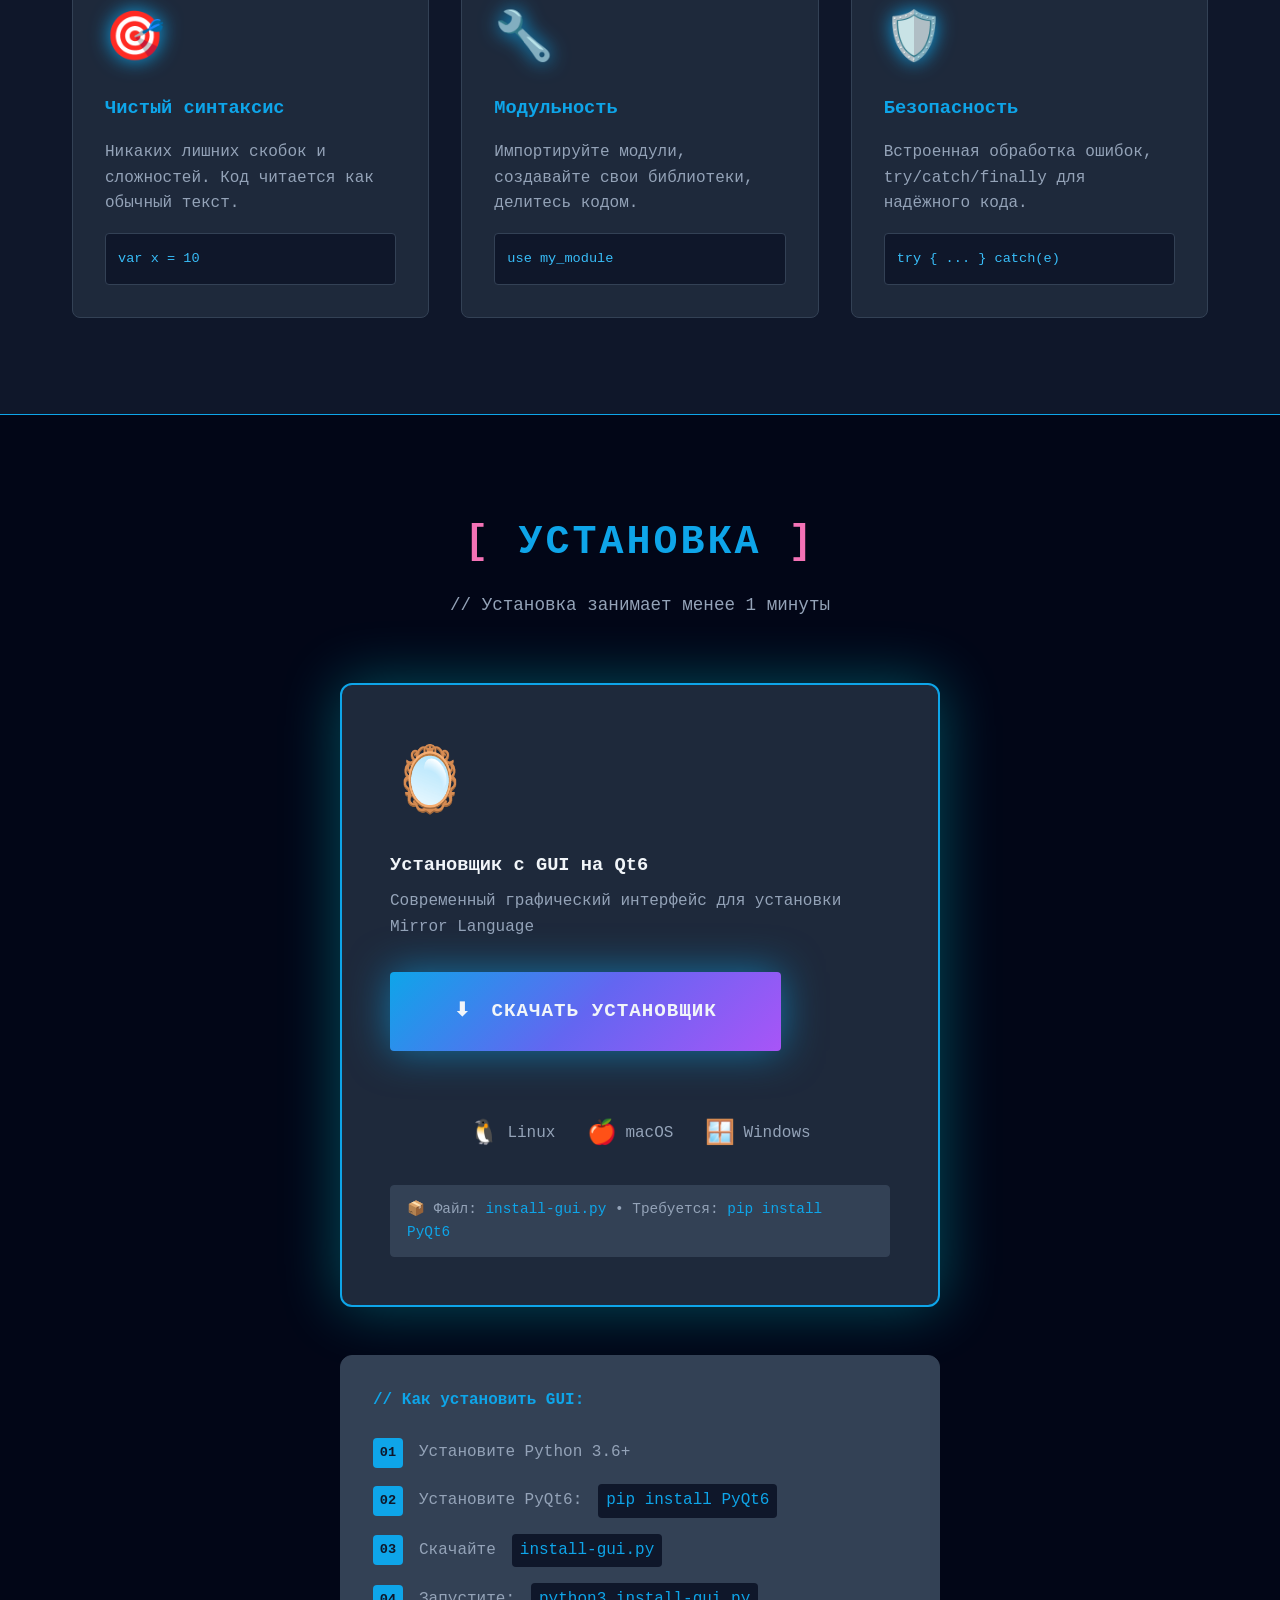
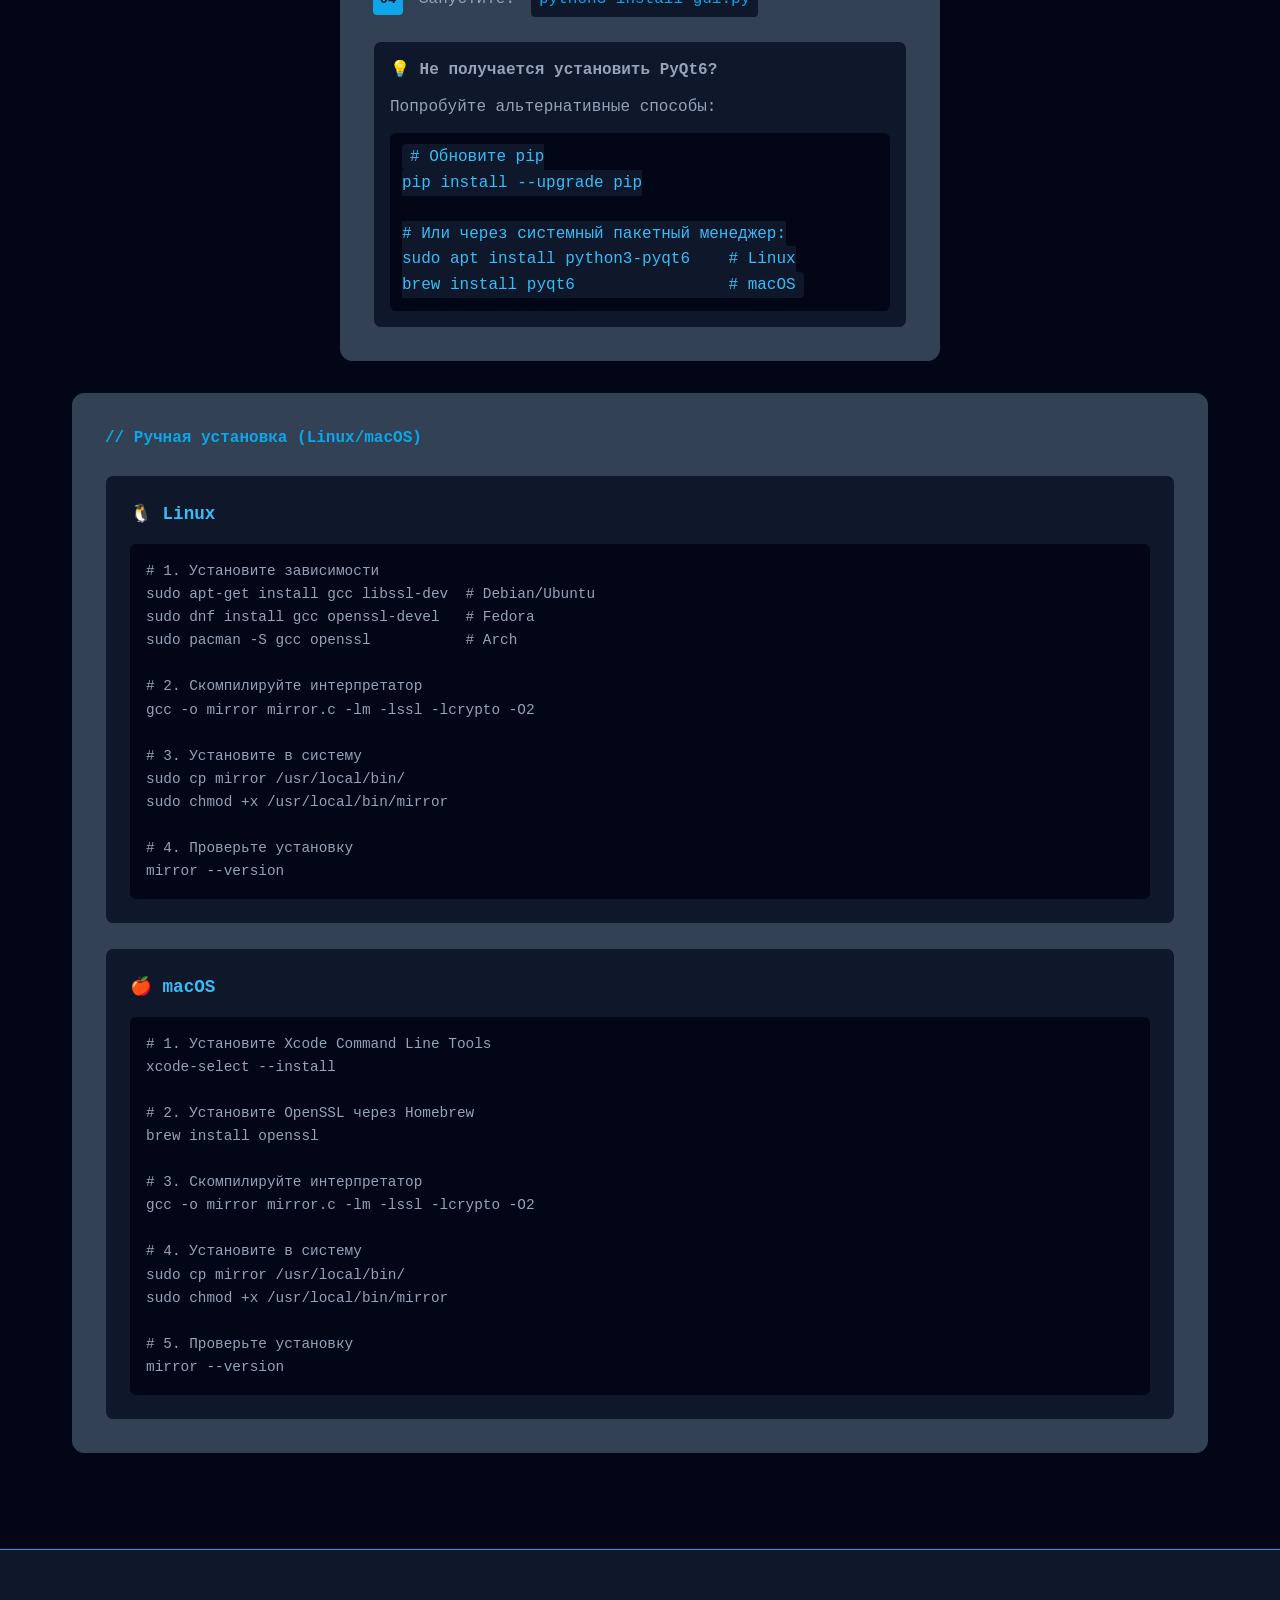
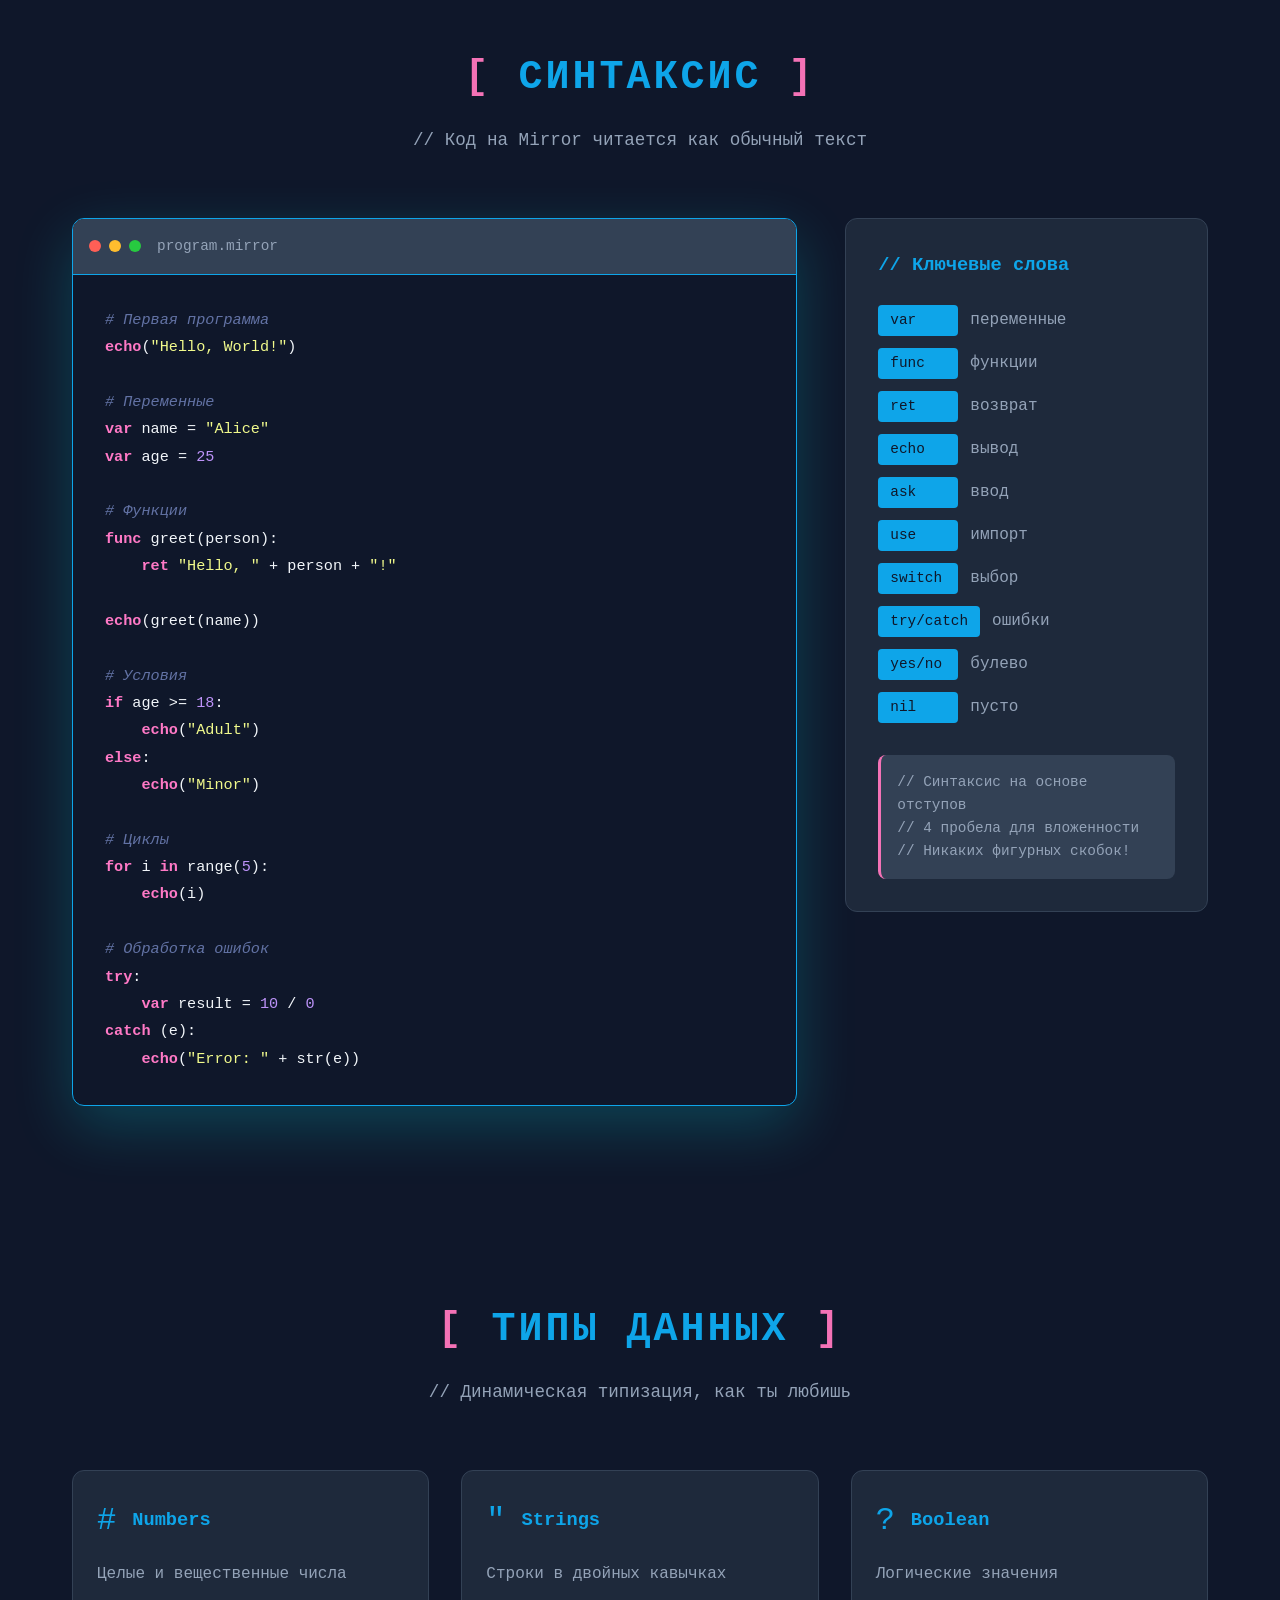
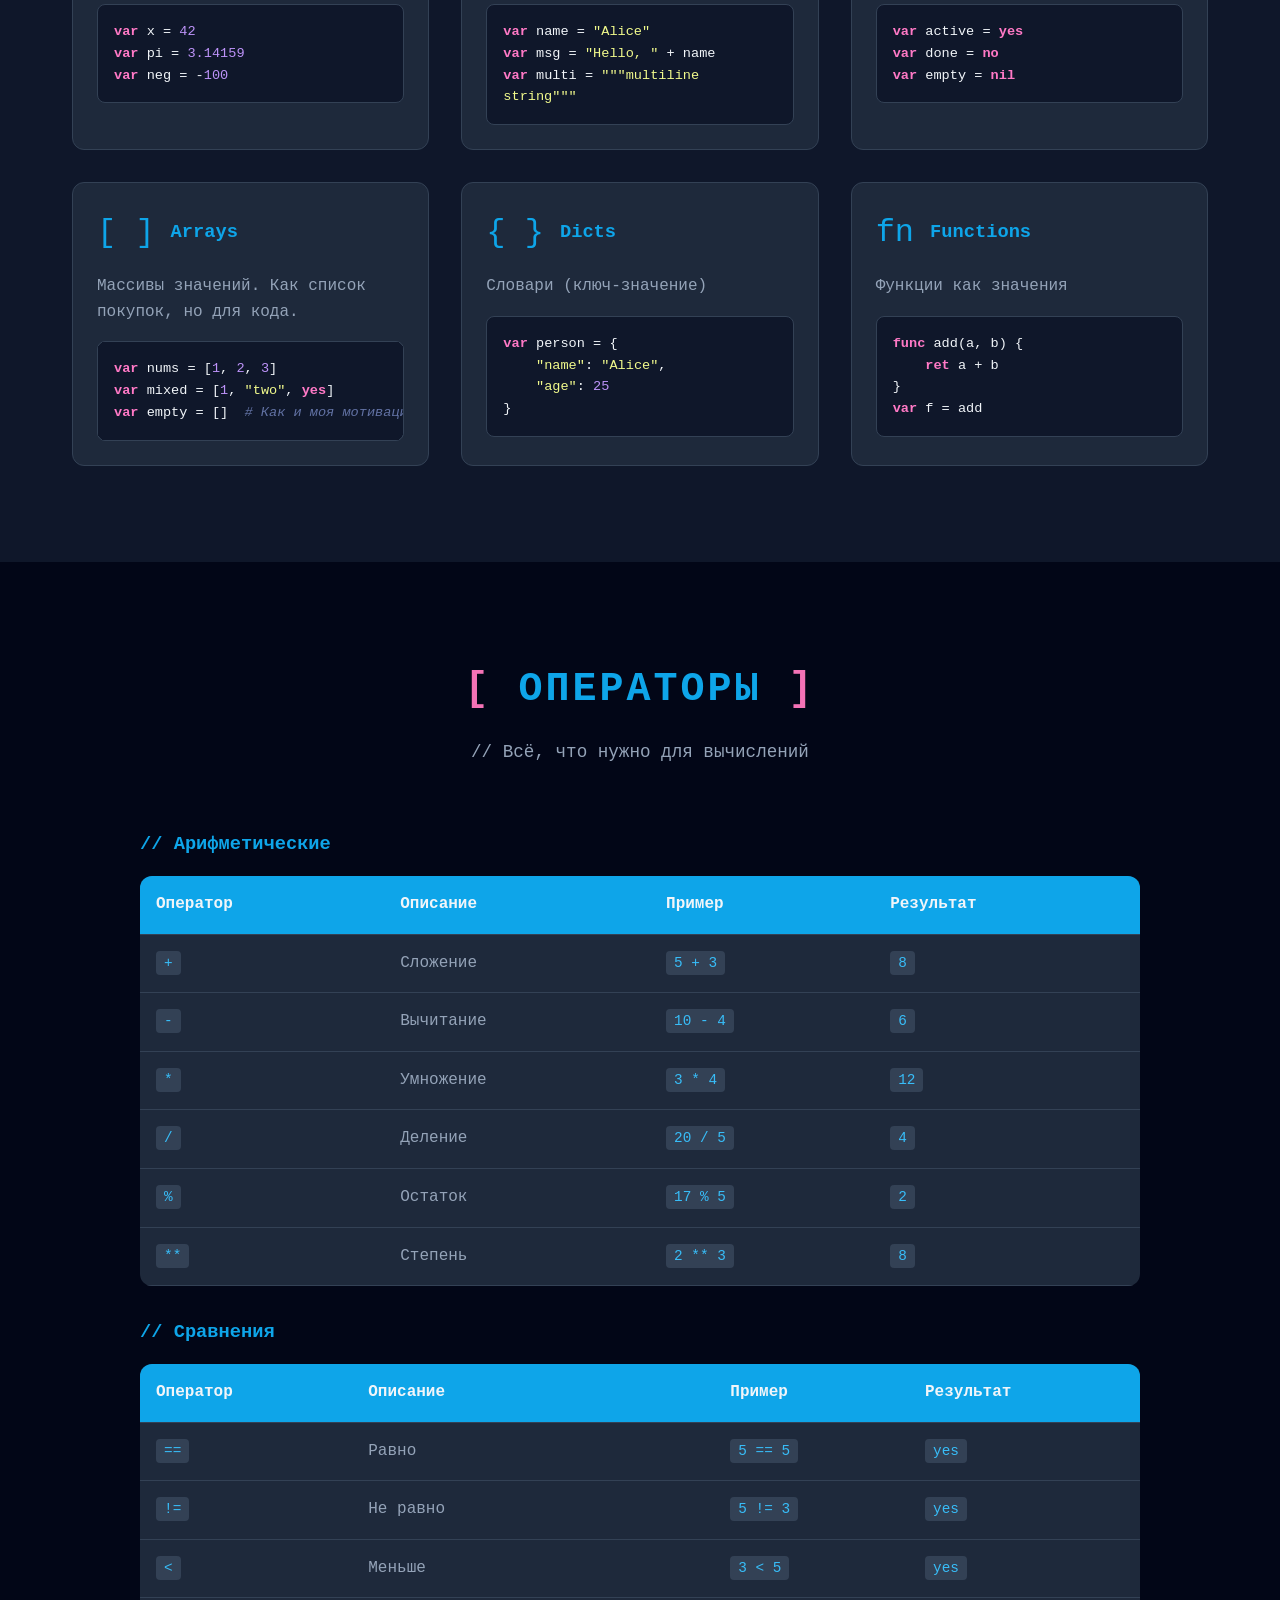
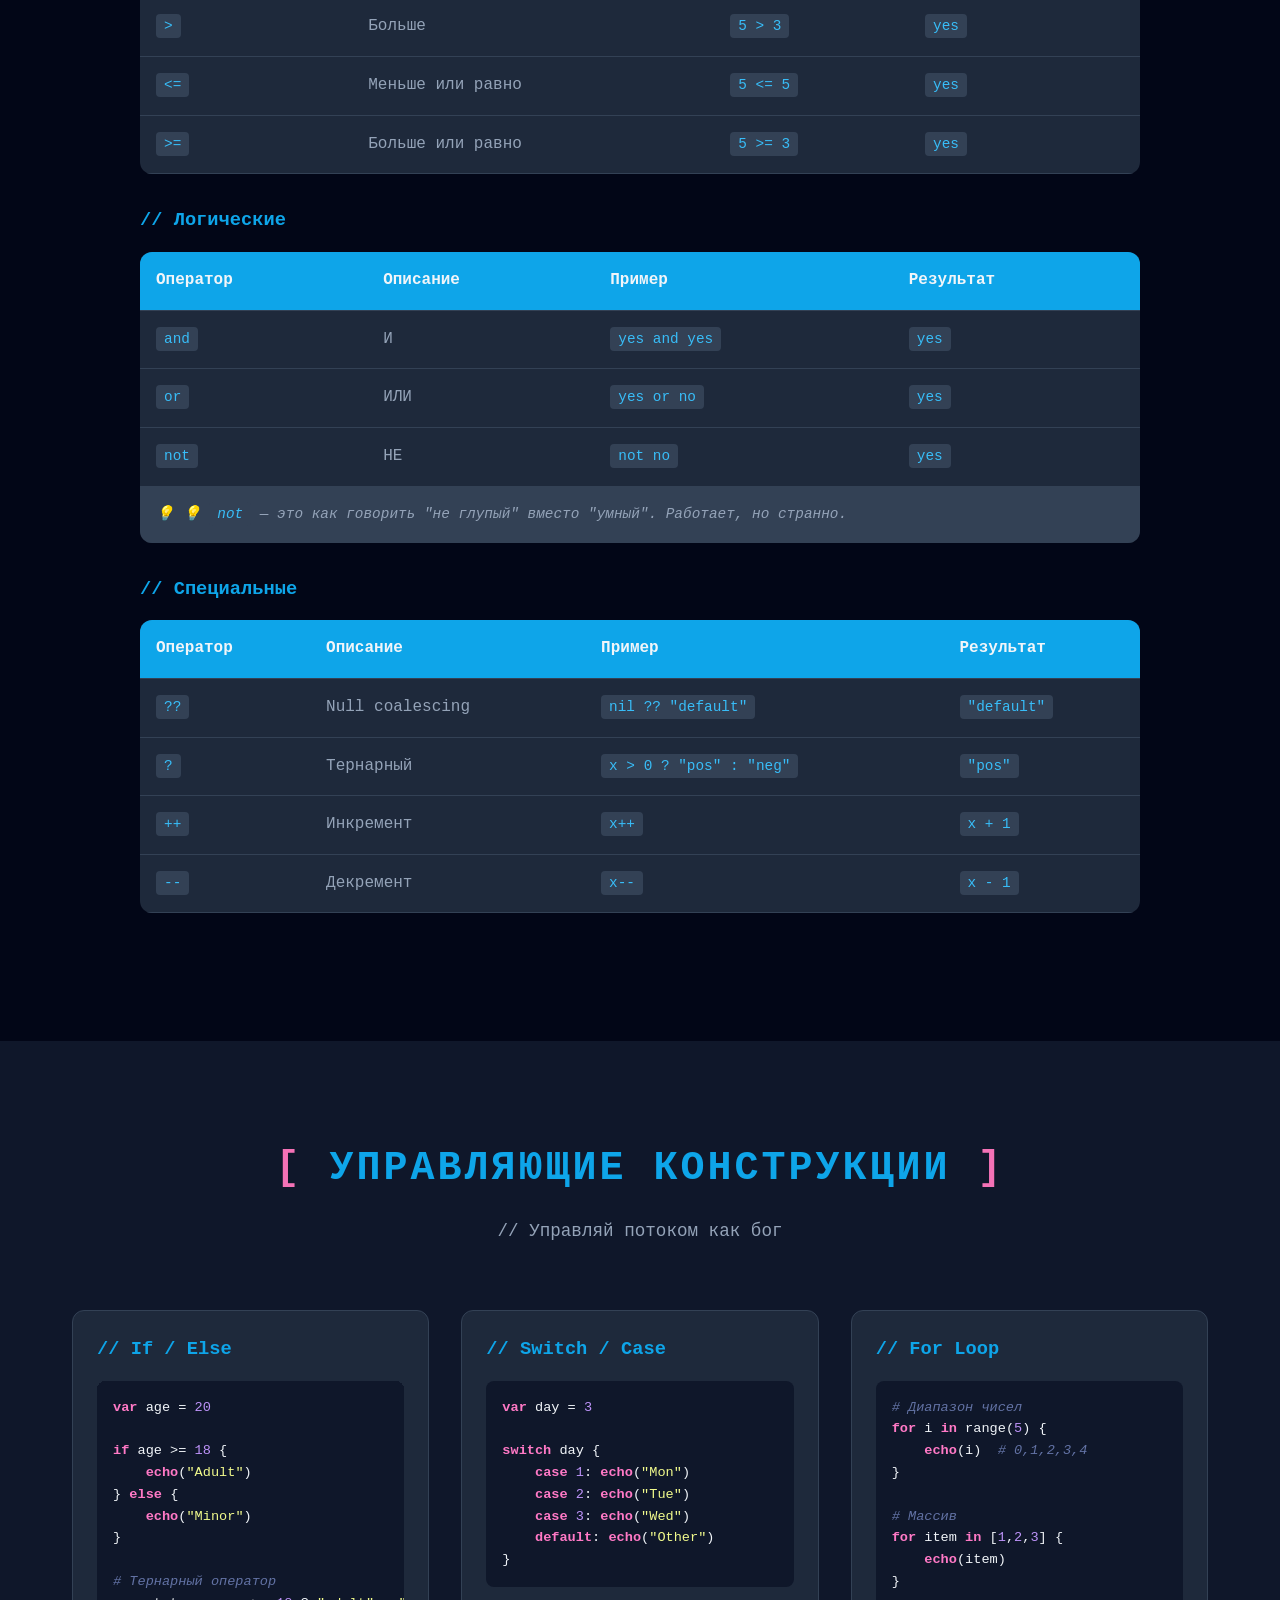
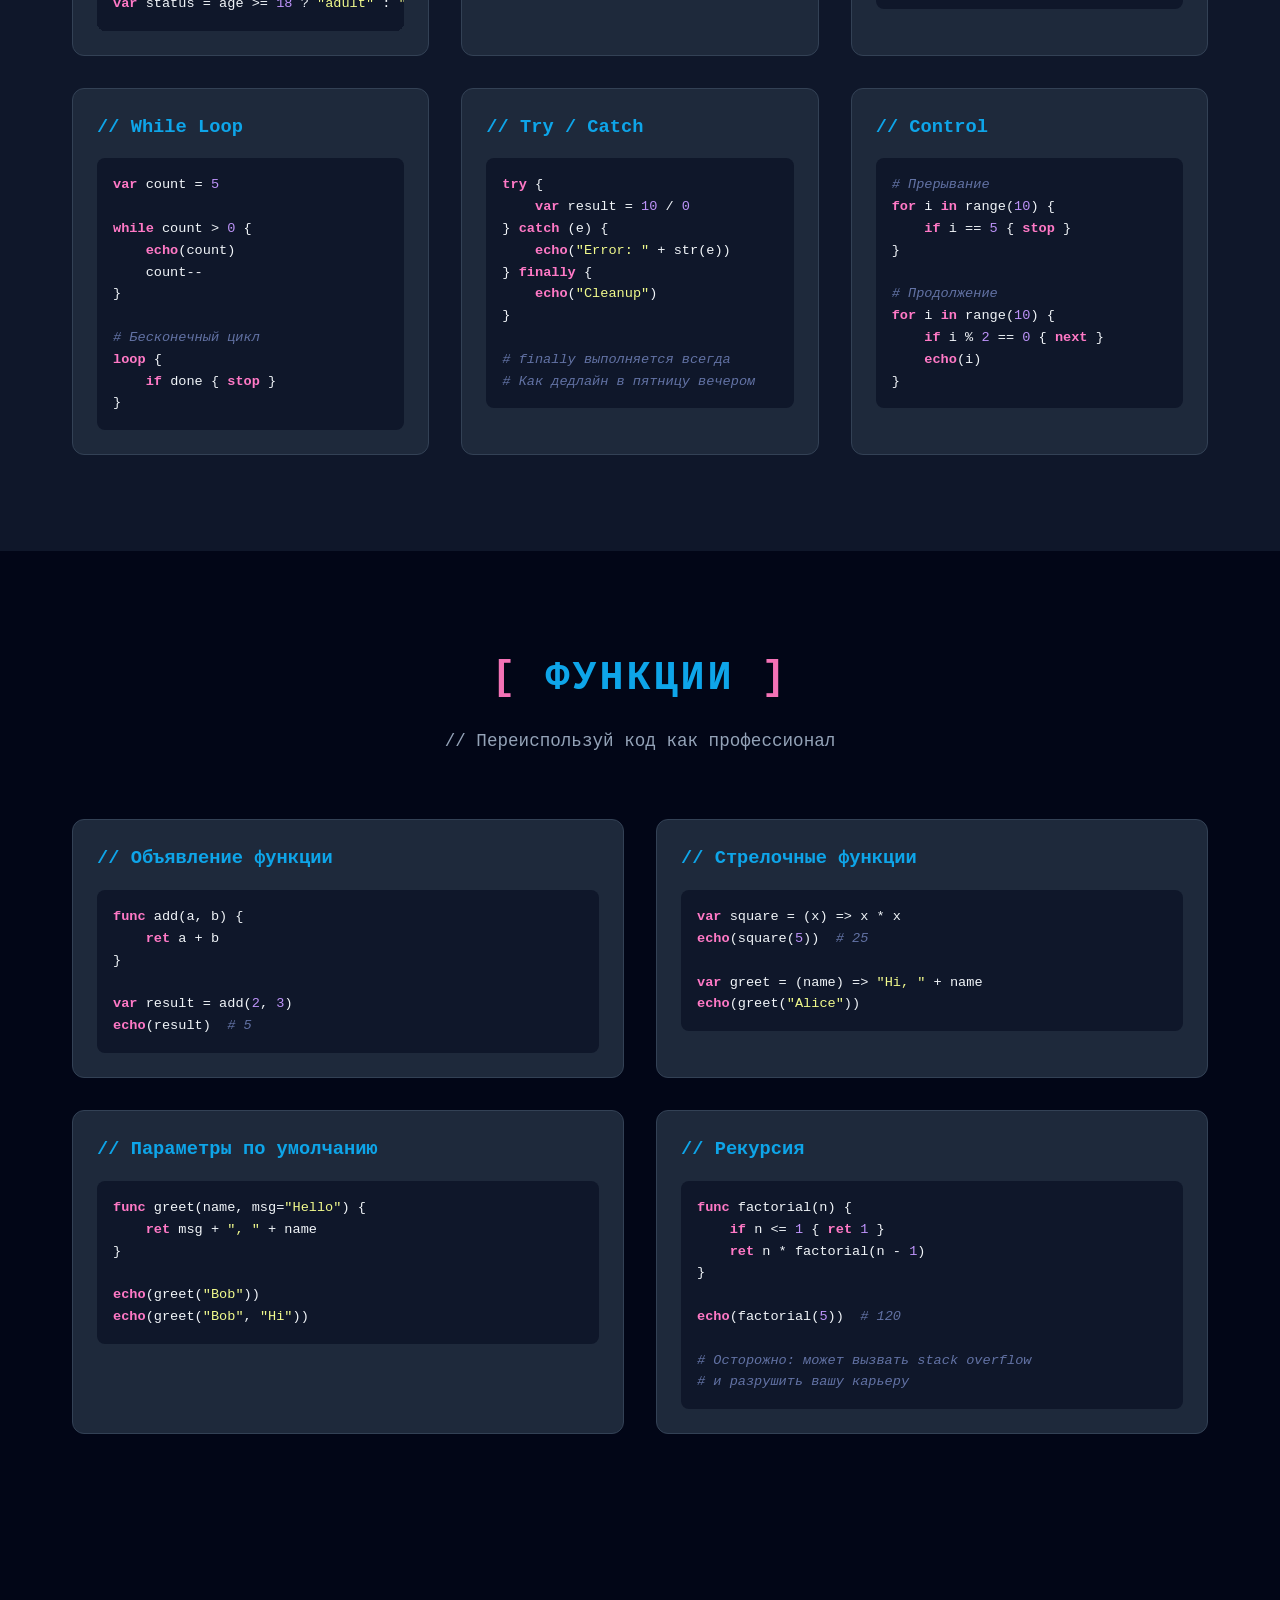
==== commit 02f56d2c: "Тест макросов Тестируем макросы" ====
--- a/index.html
+++ b/index.html
@@ -96,6 +96,7 @@
                 <li><a href="#controlflow"><span class="nav-hash">#</span>поток</a></li>
                 <li><a href="#functions"><span class="nav-hash">#</span>функции</a></li>
                 <li><a href="#mirrorfunc"><span class="nav-hash">#</span>mirrorfunc</a></li>
+                <li><a href="#macros"><span class="nav-hash">#</span>макросы</a></li>
                 <li><a href="#stdlib"><span class="nav-hash">#</span>библиотека</a></li>
                 <li><a href="#community"><span class="nav-hash">#</span>сообщество</a></li>
             </ul>
@@ -975,6 +976,124 @@
             </div>
         </section>
 
+        <!-- Macros Section -->
+        <section id="macros" class="section macros">
+            <div class="container">
+                <h2 class="section-title"><span class="title-bracket">[</span> Макросы <span class="title-bracket">]</span></h2>
+                <p class="section-subtitle">// Метапрограммирование для генерации кода</p>
+
+                <div class="macros-intro">
+                    <div class="macro-badge">🔧</div>
+                    <p class="lead">
+                        <strong>Макросы</strong> — это мощный инструмент для создания кода, который генерирует другой код.
+                        В отличие от функций, макросы выполняют свою логику <span class="highlight">до выполнения программы</span>.
+                    </p>
+                </div>
+
+                <div class="macro-comparison">
+                    <div class="comparison-grid">
+                        <div class="comparison-card">
+                            <h4>// Функция</h4>
+                            <pre><code><span class="keyword">func</span> add(a, b):
+    <span class="keyword">ret</span> a + b
+
+<span class="keyword">var</span> result = add(<span class="number">2</span>, <span class="number">3</span>)
+<span class="comment"># Выполняется во время работы</span></code></pre>
+                        </div>
+                        <div class="comparison-card">
+                            <h4>// Макрос</h4>
+                            <pre><code><span class="keyword">macro</span> debug(name):
+    <span class="keyword">echo</span>(<span class="string">"DEBUG: "</span> + name)
+    <span class="keyword">ret</span> name
+
+debug!(x)
+<span class="comment"># Разворачивается до запуска</span></code></pre>
+                        </div>
+                    </div>
+                </div>
+
+                <div class="macro-features">
+                    <h3>// Когда использовать макросы?</h3>
+                    <div class="features-cards">
+                        <div class="feature-card">
+                            <h4>🐛 Отладка</h4>
+                            <p>Автоматическое логирование с именами переменных без повторения кода.</p>
+                        </div>
+                        <div class="feature-card">
+                            <h4>📝 DSL</h4>
+                            <p>Создание предметно-ориентированных языков для конкретных задач.</p>
+                        </div>
+                        <div class="feature-card">
+                            <h4>🔄 Генерация кода</h4>
+                            <p>Автоматическое создание шаблонного кода из параметров.</p>
+                        </div>
+                        <div class="feature-card">
+                            <h4>⚡ Оптимизация</h4>
+                            <p>Вычисления на этапе компиляции для ускорения выполнения.</p>
+                        </div>
+                    </div>
+                </div>
+
+                <div class="macro-examples">
+                    <h3>// Примеры использования</h3>
+                    
+                    <div class="macro-example">
+                        <h4>🐛 Макрос отладки</h4>
+                        <pre><code><span class="keyword">macro</span> debug(var_name):
+    <span class="keyword">echo</span>(<span class="string">"DEBUG: "</span> + var_name + <span class="string">" = "</span>)
+    <span class="keyword">ret</span> var_name
+
+<span class="keyword">var</span> x = <span class="number">42</span>
+debug!(x)
+<span class="comment"># Вывод:</span>
+<span class="comment"># DEBUG: x = </span>
+<span class="comment"># 42</span></code></pre>
+                    </div>
+
+                    <div class="macro-example">
+                        <h4>🔀 Макрос unless (обратный if)</h4>
+                        <pre><code><span class="keyword">macro</span> unless(condition, code):
+    <span class="keyword">if</span> <span class="keyword">not</span> condition:
+        <span class="keyword">ret</span> code
+    <span class="keyword">ret</span> nil
+
+<span class="keyword">var</span> age = <span class="number">15</span>
+unless!(age >= <span class="number">18</span>, <span class="keyword">echo</span>(<span class="string">"Minor"</span>))
+<span class="comment"># Вывод: Minor</span></code></pre>
+                    </div>
+
+                    <div class="macro-example">
+                        <h4>🔁 Макрос repeat</h4>
+                        <pre><code><span class="keyword">macro</span> repeat(n, code):
+    <span class="keyword">for</span> i <span class="keyword">in</span> range(n):
+        code
+    <span class="keyword">ret</span> nil
+
+repeat!(<span class="number">3</span>, <span class="keyword">echo</span>(<span class="string">"Hello!"</span>))
+<span class="comment"># Вывод: Hello! (3 раза)</span></code></pre>
+                    </div>
+                </div>
+
+                <div class="macro-syntax">
+                    <h3>// Синтаксис</h3>
+                    <pre><code><span class="keyword">macro</span> function_name(param1, param2):
+    <span class="comment"># Тело макроса</span>
+    <span class="comment"># Использует параметры как переменные</span>
+    <span class="keyword">ret</span> result  <span class="comment"># Возврат значения</span></code></pre>
+                    
+                    <div class="note">
+                        <strong>💡 Важно:</strong> Макросы вызываются с восклицательным знаком: <code>name!()</code>.
+                        Это отличает их от обычных функций и подчёркивает, что код разворачивается до выполнения.
+                    </div>
+
+                    <div class="warning">
+                        <strong>⚠️ Внимание:</strong> Аргументы макроса вычисляются <em>до</em> передачи в макрос.
+                        Для ленивого вычисления используйте другие паттерны.
+                    </div>
+                </div>
+            </div>
+        </section>
+
         <!-- More Documentation Sections -->
         <section id="stdlib" class="section stdlib">
             <div class="container">
